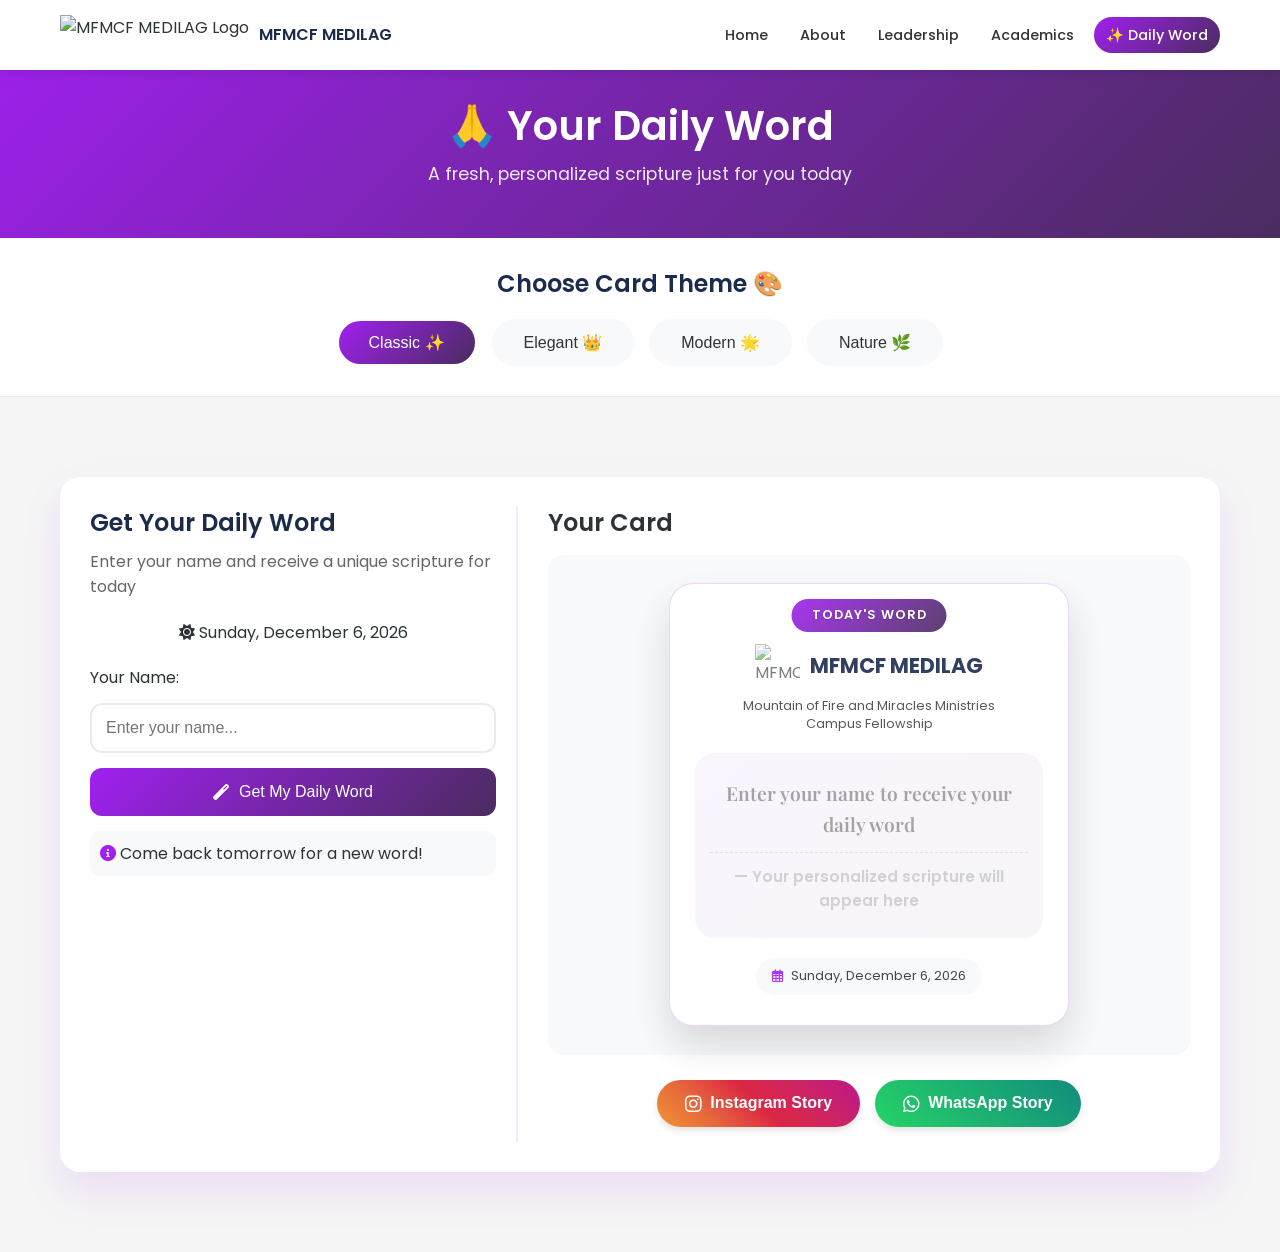
==== scriptural-cards.html @ 8e1d49b2 "Update scriptural-cards.html" ====
<!DOCTYPE html>
<html lang="en">
<head>
    <meta charset="UTF-8">
    <meta name="viewport" content="width=device-width, initial-scale=1.0, maximum-scale=1.0, user-scalable=yes">
    <title>Daily Personal Scripture - MFMCF MEDILAG</title>
    <link rel="stylesheet" href="css/style.css">
    <link rel="stylesheet" href="https://cdnjs.cloudflare.com/ajax/libs/font-awesome/6.0.0/css/all.min.css">
    <link href="https://fonts.googleapis.com/css2?family=Poppins:wght@300;400;500;600;700&display=swap" rel="stylesheet">
    <link href="https://fonts.googleapis.com/css2?family=Playfair+Display:wght@400;700;900&display=swap" rel="stylesheet">
    <link href="https://fonts.googleapis.com/css2?family=Montserrat:wght@300;400;600;700&display=swap" rel="stylesheet">
    <link href="https://fonts.googleapis.com/css2?family=Cormorant+Garamond:wght@400;600;700&display=swap" rel="stylesheet">
    <script src="https://cdnjs.cloudflare.com/ajax/libs/html2canvas/1.4.1/html2canvas.min.js"></script>
    <style>
        * { margin: 0; padding: 0; box-sizing: border-box; }

        body { font-family: 'Poppins', sans-serif; background: #f5f5f5; }

        .container { max-width: 1200px; margin: 0 auto; padding: 0 20px; }

        /* Navigation */
        .navbar {
            background: white;
            box-shadow: 0 2px 10px rgba(0,0,0,0.1);
            position: fixed;
            width: 100%;
            top: 0;
            z-index: 1000;
        }
        .navbar .container {
            display: flex;
            justify-content: space-between;
            align-items: center;
            height: 70px;
        }
        .logo { display: flex; align-items: center; gap: 10px; }
        .logo img { height: 40px; width: auto; display: block; }
        .logo span { font-size: 1rem; font-weight: 600; color: #1a2b4c; }
        .nav-menu { display: flex; list-style: none; gap: 0.5rem; }
        .nav-menu li a {
            color: #333;
            text-decoration: none;
            font-weight: 500;
            padding: 8px 12px;
            border-radius: 20px;
            transition: all 0.3s ease;
            font-size: 0.9rem;
        }
        .nav-menu li a:hover, .nav-menu li a.active {
            background: linear-gradient(135deg, #A020F0, #4a2c5f);
            color: white;
        }
        .hamburger { display: none; flex-direction: column; cursor: pointer; }
        .hamburger span { width: 25px; height: 3px; background: #1a2b4c; margin: 2px 0; transition: 0.3s; }

        @media (max-width: 768px) {
            .hamburger { display: flex; }
            .nav-menu {
                position: fixed;
                left: -100%;
                top: 70px;
                flex-direction: column;
                background: white;
                width: 100%;
                height: calc(100vh - 70px);
                text-align: center;
                padding: 30px 20px;
                transition: 0.3s;
                gap: 15px;
                overflow-y: auto;
            }
            .nav-menu.active { left: 0; }
            .nav-menu li a { display: block; padding: 15px; }
        }

        /* Hero */
        .cards-hero {
            background: linear-gradient(135deg, #A020F0, #4a2c5f);
            padding: 100px 0 50px;
            text-align: center;
            color: white;
        }
        .cards-hero h1 { font-size: 2.5rem; margin-bottom: 0.5rem; }
        .cards-hero p { font-size: 1.1rem; opacity: 0.9; }

        /* Theme Selector */
        .theme-selector {
            background: white;
            padding: 30px 0;
            border-bottom: 1px solid rgba(160, 32, 240, 0.1);
        }
        .theme-selector h3 { color: #1a2b4c; margin-bottom: 20px; text-align: center; font-size: 1.5rem; }
        .theme-buttons { display: flex; justify-content: center; gap: 15px; flex-wrap: wrap; }
        .theme-btn {
            padding: 12px 30px;
            border: 2px solid transparent;
            border-radius: 50px;
            cursor: pointer;
            font-size: 1rem;
            font-weight: 500;
            transition: all 0.3s ease;
            background: #f8f9fa;
            color: #333;
        }
        .theme-btn:hover { transform: translateY(-2px); box-shadow: 0 5px 15px rgba(160, 32, 240, 0.2); }
        .theme-btn.active { color: white; border-color: #fff; }
        .theme-btn.classic.active { background: linear-gradient(135deg, #A020F0, #4a2c5f); }
        .theme-btn.elegant.active { background: linear-gradient(135deg, #daa520, #b8860b); }
        .theme-btn.modern.active { background: linear-gradient(135deg, #2c3e50, #3498db); }
        .theme-btn.nature.active { background: linear-gradient(135deg, #2e7d32, #81c784); }

        /* Generator */
        .generator-container {
            display: grid;
            grid-template-columns: 1fr 1.5fr;
            gap: 30px;
            background: white;
            border-radius: 20px;
            padding: 30px;
            box-shadow: 0 20px 40px rgba(160, 32, 240, 0.1);
            margin: 40px 0;
        }
        .input-section {
            padding-right: 20px;
            border-right: 2px solid rgba(160, 32, 240, 0.1);
        }
        .input-section h2 { color: #1a2b4c; margin-bottom: 10px; }
        .input-section p { color: #666; margin-bottom: 20px; }
        .input-group input {
            width: 100%;
            padding: 14px;
            border: 2px solid #e9ecef;
            border-radius: 12px;
            margin: 12px 0 15px;
            font-size: 1rem;
        }
        .btn-generate {
            width: 100%;
            padding: 15px;
            background: linear-gradient(135deg, #A020F0, #4a2c5f);
            color: white;
            border: none;
            border-radius: 12px;
            cursor: pointer;
            display: flex;
            align-items: center;
            justify-content: center;
            gap: 10px;
            font-size: 1rem;
            transition: all 0.3s ease;
        }
        .btn-generate:hover { transform: translateY(-2px); box-shadow: 0 10px 20px rgba(160, 32, 240, 0.3); }

        /* Card Preview */
        .card-preview-container {
            background: #f8f9fa;
            padding: 20px;
            border-radius: 15px;
            min-height: 500px;
            display: flex;
            align-items: center;
            justify-content: center;
        }

        /* ===== CARD THEMES ===== */
        .scripture-card-personal {
            background: white;
            border-radius: 24px;
            padding: 40px 25px 30px;
            box-shadow: 0 20px 40px rgba(0,0,0,0.15);
            font-family: 'Poppins', sans-serif;
            position: relative;
            width: 100%;
            max-width: 400px;
            margin: 0 auto;
            transition: all 0.3s ease;
        }

        /* THEME 1: CLASSIC */
        .theme-classic { background: white; border: 1px solid rgba(160, 32, 240, 0.2); }
        .theme-classic .daily-badge { background: linear-gradient(135deg, #A020F0, #4a2c5f); color: white; text-shadow: 0 1px 2px rgba(0,0,0,0.2); }
        .theme-classic .fellowship-name { color: #1a2b4c; }
        .theme-classic .message-box { background: linear-gradient(135deg, rgba(160, 32, 240, 0.05), rgba(74, 44, 95, 0.05)); }

        /* THEME 2: ELEGANT */
        .theme-elegant { background: linear-gradient(135deg, #fff9e6, #fff); border: 2px solid #daa520; position: relative; }
        .theme-elegant::before {
            content: '';
            position: absolute;
            top: 10px; left: 10px; right: 10px; bottom: 10px;
            border: 1px solid #daa520;
            border-radius: 16px;
            pointer-events: none;
        }
        .theme-elegant .daily-badge { background: linear-gradient(135deg, #daa520, #b8860b); color: white; font-family: 'Cormorant Garamond', serif; font-size: 1rem; letter-spacing: 2px; }
        .theme-elegant .fellowship-name { font-family: 'Cormorant Garamond', serif; font-size: 1.6rem; color: #b8860b; }
        .theme-elegant .message-box { background: rgba(218, 165, 32, 0.05); border: 1px solid rgba(218, 165, 32, 0.2); }
        .theme-elegant .scripture-text { font-family: 'Cormorant Garamond', serif; font-style: italic; }

        /* THEME 3: MODERN */
        .theme-modern { background: linear-gradient(135deg, #2c3e50, #3498db); border: none; color: white; }
        .theme-modern .daily-badge { background: rgba(255,255,255,0.2); backdrop-filter: blur(5px); color: white; border: 1px solid rgba(255,255,255,0.3); }
        .theme-modern .fellowship-name { color: white; font-weight: 300; letter-spacing: 2px; }
        .theme-modern .subtitle { color: rgba(255,255,255,0.9); }
        .theme-modern .message-box { background: rgba(255,255,255,0.1); backdrop-filter: blur(5px); border: 1px solid rgba(255,255,255,0.2); }
        .theme-modern .scripture-text { color: white; font-weight: 300; }
        .theme-modern .scripture-verse { color: rgba(255,255,255,0.8); border-top-color: rgba(255,255,255,0.3); }
        .theme-modern .date-stamp { background: rgba(255,255,255,0.2); color: white; }
        .theme-modern .date-stamp i { color: white; }

        /* THEME 4: NATURE */
        .theme-nature { background: linear-gradient(135deg, #2e7d32, #81c784); border: none; position: relative; overflow: hidden; color: white; }
        .theme-nature::before {
            content: '🌿🌱🍃';
            position: absolute;
            top: 0; left: 0; right: 0; bottom: 0;
            font-size: 40px;
            opacity: 0.1;
            display: flex;
            align-items: center;
            justify-content: center;
            transform: rotate(-10deg);
            pointer-events: none;
        }
        .theme-nature .daily-badge { background: rgba(255,255,255,0.2); backdrop-filter: blur(5px); color: white; border: 1px solid rgba(255,255,255,0.3); }
        .theme-nature .fellowship-name { color: white; }
        .theme-nature .subtitle { color: rgba(255,255,255,0.9); }
        .theme-nature .message-box { background: rgba(255,255,255,0.15); backdrop-filter: blur(5px); }
        .theme-nature .scripture-text { color: white; }
        .theme-nature .scripture-verse { color: rgba(255,255,255,0.9); border-top-color: rgba(255,255,255,0.3); }
        .theme-nature .date-stamp { background: rgba(255,255,255,0.2); color: white; }
        .theme-nature .date-stamp i { color: white; }

        /* Common Card Elements */
        .daily-badge {
            position: absolute;
            top: 15px;
            left: 50%;
            transform: translateX(-50%);
            padding: 6px 20px;
            border-radius: 30px;
            font-size: 0.8rem;
            font-weight: 600;
            letter-spacing: 1px;
            white-space: nowrap;
            z-index: 10;
            color: white;
        }
        .card-header { text-align: center; margin-top: 20px; margin-bottom: 20px; }
        .logo-title { display: flex; align-items: center; justify-content: center; gap: 10px; margin-bottom: 8px; flex-wrap: wrap; }
        .card-logo { width: 45px; height: 45px; object-fit: contain; display: block; }
        .fellowship-name { font-size: 1.3rem; font-weight: 700; margin: 0; line-height: 1.2; }
        .subtitle { font-size: 0.8rem; line-height: 1.4; opacity: 0.9; padding: 0 10px; }
        .message-box { border-radius: 20px; padding: 25px 15px; margin: 20px 0; text-align: center; }
        .scripture-text {
            font-size: 1.2rem;
            line-height: 1.6;
            font-weight: 600;
            margin-bottom: 12px;
            font-family: 'Playfair Display', serif;
            word-break: break-word;
        }
        .scripture-verse { font-size: 0.95rem; font-weight: 600; border-top: 1px dashed rgba(0,0,0,0.1); padding-top: 12px; margin-top: 5px; }
        .date-stamp {
            display: flex;
            align-items: center;
            justify-content: center;
            gap: 8px;
            font-size: 0.8rem;
            background: #f8f9fa;
            padding: 8px 16px;
            border-radius: 40px;
            width: fit-content;
            margin: 0 auto;
        }
        .date-stamp i { color: #A020F0; }

        /* Buttons */
        .download-options { display: flex; gap: 15px; margin-top: 25px; justify-content: center; flex-wrap: wrap; }
        .btn-download, .btn-share {
            padding: 14px 28px;
            border: none;
            border-radius: 50px;
            cursor: pointer;
            display: inline-flex;
            align-items: center;
            justify-content: center;
            gap: 10px;
            font-size: 1rem;
            font-weight: 600;
            transition: all 0.3s ease;
            flex: 0 1 auto;
            min-width: 160px;
            box-shadow: 0 4px 6px rgba(0,0,0,0.1);
        }
        .btn-download { background: linear-gradient(135deg, #A020F0, #4a2c5f); color: white; }
        .btn-download:hover { transform: translateY(-3px); box-shadow: 0 8px 15px rgba(160, 32, 240, 0.3); }
        .btn-share { background: white; color: #4a2c5f; border: 2px solid #4a2c5f; }
        .btn-share:hover { background: #4a2c5f; color: white; transform: translateY(-3px); box-shadow: 0 8px 15px rgba(74, 44, 95, 0.2); }

        .story-options { display: flex; gap: 15px; margin: 25px 0 15px; justify-content: center; flex-wrap: wrap; }
        .btn-story {
            padding: 14px 28px;
            border: none;
            border-radius: 50px;
            cursor: pointer;
            display: inline-flex;
            align-items: center;
            justify-content: center;
            gap: 8px;
            font-size: 1rem;
            font-weight: 600;
            transition: all 0.3s ease;
            min-width: 180px;
            color: white;
            box-shadow: 0 4px 6px rgba(0,0,0,0.1);
        }
        .btn-story i { font-size: 1.2rem; }
        .btn-story.instagram { background: linear-gradient(45deg, #f09433, #e6683c, #dc2743, #cc2366, #bc1888); }
        .btn-story.instagram:hover { transform: translateY(-3px); box-shadow: 0 8px 15px rgba(225, 48, 108, 0.4); }
        .btn-story.whatsapp { background: linear-gradient(45deg, #25D366, #128C7E); }
        .btn-story.whatsapp:hover { transform: translateY(-3px); box-shadow: 0 8px 15px rgba(37, 211, 102, 0.4); }

        /* Popup */
        .popup-overlay {
            position: fixed;
            top: 0; left: 0; right: 0; bottom: 0;
            background: rgba(0,0,0,0.5);
            display: none;
            align-items: center;
            justify-content: center;
            z-index: 2000;
            backdrop-filter: blur(5px);
        }
        .popup-container {
            background: white;
            border-radius: 24px;
            padding: 30px;
            max-width: 350px;
            width: 90%;
            text-align: center;
            animation: popIn 0.3s ease;
        }
        @keyframes popIn {
            0% { transform: scale(0.9); opacity: 0; }
            100% { transform: scale(1); opacity: 1; }
        }
        .popup-icon {
            width: 70px; height: 70px;
            background: linear-gradient(135deg, #A020F0, #4a2c5f);
            border-radius: 50%;
            display: flex;
            align-items: center;
            justify-content: center;
            margin: 0 auto 20px;
        }
        .popup-icon i { font-size: 2rem; color: white; }
        .popup-close {
            background: linear-gradient(135deg, #A020F0, #4a2c5f);
            color: white;
            border: none;
            padding: 12px 35px;
            border-radius: 50px;
            font-size: 1rem;
            cursor: pointer;
            margin-top: 15px;
        }

        /* Responsive */
        @media (max-width: 992px) {
            .generator-container { grid-template-columns: 1fr; }
            .input-section { border-right: none; border-bottom: 2px solid rgba(160, 32, 240, 0.1); padding-right: 0; padding-bottom: 20px; }
        }
        @media (max-width: 768px) {
            .cards-hero h1 { font-size: 2rem; }
            .theme-btn { padding: 8px 20px; font-size: 0.9rem; }
        }
        @media (max-width: 480px) {
            .scripture-card-personal { max-width: 320px; padding: 35px 20px 25px; }
            .card-logo { width: 40px; height: 40px; }
            .fellowship-name { font-size: 1.1rem; }
            .scripture-text { font-size: 1.1rem; }
            .story-options, .download-options { flex-direction: column; gap: 10px; }
            .btn-story, .btn-download, .btn-share { width: 100%; min-width: auto; }
        }
        @media (max-width: 360px) {
            .scripture-card-personal { max-width: 280px; padding: 30px 15px 20px; }
            .scripture-text { font-size: 1rem; }
        }
    </style>
</head>
<body>

    <!-- Popup -->
    <div class="popup-overlay" id="comingSoonPopup">
        <div class="popup-container">
            <div class="popup-icon"><i class="fas fa-hourglass-half"></i></div>
            <h3>Coming Soon!</h3>
            <p>We're working hard to bring you this feature. Stay tuned!</p>
            <button class="popup-close" onclick="closePopup()">Got It</button>
        </div>
    </div>

    <!-- Navigation -->
    <nav class="navbar">
        <div class="container">
            <div class="logo">
                <img src="./20241125_233804.png" alt="MFMCF MEDILAG Logo">
                <span>MFMCF MEDILAG</span>
            </div>
            <ul class="nav-menu">
                <li><a href="#" onclick="showComingSoon(event)">Home</a></li>
                <li><a href="#" onclick="showComingSoon(event)">About</a></li>
                <li><a href="#" onclick="showComingSoon(event)">Leadership</a></li>
                <li><a href="#" onclick="showComingSoon(event)">Academics</a></li>
                <li><a href="scriptural-cards.html" class="active">✨ Daily Word</a></li>
            </ul>
            <div class="hamburger"><span></span><span></span><span></span></div>
        </div>
    </nav>

    <!-- Hero -->
    <section class="cards-hero">
        <div class="container">
            <h1>🙏 Your Daily Word</h1>
            <p>A fresh, personalized scripture just for you today</p>
        </div>
    </section>

    <!-- Theme Selector -->
    <section class="theme-selector">
        <div class="container">
            <h3>Choose Card Theme 🎨</h3>
            <div class="theme-buttons">
                <button class="theme-btn classic active" onclick="setTheme('classic')">Classic ✨</button>
                <button class="theme-btn elegant" onclick="setTheme('elegant')">Elegant 👑</button>
                <button class="theme-btn modern" onclick="setTheme('modern')">Modern 🌟</button>
                <button class="theme-btn nature" onclick="setTheme('nature')">Nature 🌿</button>
            </div>
        </div>
    </section>

    <!-- Generator -->
    <section style="padding: 40px 0;">
        <div class="container">
            <div class="generator-container">
                <!-- Input -->
                <div class="input-section">
                    <h2>Get Your Daily Word</h2>
                    <p>Enter your name and receive a unique scripture for today</p>
                    <div class="daily-message" style="text-align:center; margin-bottom:20px;">
                        <i class="fas fa-sun"></i> <span id="todayDate"></span>
                    </div>
                    <div class="input-group">
                        <label>Your Name:</label>
                        <input type="text" id="userName" placeholder="Enter your name...">
                        <button id="generateCardBtn" class="btn-generate">
                            <i class="fas fa-wand-magic"></i> Get My Daily Word
                        </button>
                    </div>
                    <div class="info-box" style="background:#f8f9fa; padding:10px; border-radius:10px; margin-top:15px;">
                        <i class="fas fa-info-circle" style="color:#A020F0;"></i>
                        Come back tomorrow for a new word!
                    </div>
                </div>

                <!-- Card Preview -->
                <div>
                    <h2>Your Card</h2>
                    <div class="card-preview-container">
                        <div id="generatedCard" class="generated-card"></div>
                    </div>

                    <!-- Story Buttons -->
                    <div class="story-options">
                        <button id="storyInstagramBtn" class="btn-story instagram">
                            <i class="fab fa-instagram"></i> Instagram Story
                        </button>
                        <button id="storyWhatsAppBtn" class="btn-story whatsapp">
                            <i class="fab fa-whatsapp"></i> WhatsApp Story
                        </button>
                    </div>

                    <!-- Download Options -->
                    <div class="download-options" id="downloadOptions" style="display: none;">
                        <button id="downloadCardBtn" class="btn-download"><i class="fas fa-download"></i> Save Image</button>
                        <button id="shareCardBtn" class="btn-share"><i class="fas fa-share-alt"></i> Share</button>
                    </div>
                </div>
            </div>
        </div>
    </section>

    <script>
        // =============================================
        // SCRIPTURE BANK
        // =============================================
        const scriptureBank = [
            // Help & Strength
            { text: "you are helped by God", verse: "Psalm 121:2" },
            { text: "the Lord is your helper", verse: "Hebrews 13:6" },
            { text: "God is your refuge and strength", verse: "Psalm 46:1" },
            { text: "you can do all things through Christ", verse: "Philippians 4:13" },
            { text: "the Lord gives you wisdom", verse: "Proverbs 2:6" },
            { text: "you are fearfully and wonderfully made", verse: "Psalm 139:14" },
            { text: "the Lord is with you wherever you go", verse: "Joshua 1:9" },
            { text: "My grace is sufficient for you", verse: "2 Corinthians 12:9" },
            { text: "you will mount up with wings like eagles", verse: "Isaiah 40:31" },
            { text: "the Lord will fight for you", verse: "Exodus 14:14" },

            // God Goes Before You
            { text: "God goes before you into every exam and every challenge", verse: "Deuteronomy 31:8" },
            { text: "the Lord prepares a table for you even before your examiners", verse: "Psalm 23:5" },
            { text: "God makes every crooked academic path straight for you", verse: "Isaiah 45:2" },
            { text: "the Lord clears the way and nothing shall block your success", verse: "Isaiah 40:4" },
            { text: "God has already gone ahead and secured your result", verse: "John 14:2" },
            { text: "before you sat this exam, God had already ordained your victory", verse: "Jeremiah 1:5" },
            { text: "the Lord's presence goes with you and gives you rest", verse: "Exodus 33:14" },
            { text: "God fights for you in every paper you sit", verse: "Exodus 14:14" },
            { text: "the Lord has cleared every obstacle on your academic path", verse: "Isaiah 57:14" },
            { text: "God's angels encamp around you even in the exam hall", verse: "Psalm 34:7" },

            // Supernatural Intelligence
            { text: "God deposits supernatural understanding in your spirit", verse: "Daniel 2:23" },
            { text: "you receive wisdom directly from the throne of God", verse: "James 1:5" },
            { text: "God makes you ten times wiser than those around you", verse: "Daniel 1:20" },
            { text: "the Spirit of God gives you insight no textbook can teach", verse: "1 Corinthians 2:10" },
            { text: "God causes knowledge to flow through your mind like a river", verse: "John 7:38" },
            { text: "your understanding is supernaturally sharpened by God", verse: "Proverbs 2:6" },
            { text: "God gives you answers that surprise even yourself", verse: "Ephesians 3:20" },
            { text: "the Spirit of revelation rests upon your mind as you write", verse: "Ephesians 1:17" },
            { text: "God opens hidden chambers of knowledge within your mind", verse: "Proverbs 24:4" },
            { text: "you carry an anointing for academic excellence", verse: "1 John 2:27" },

            // The Night Before the Exam
            { text: "God grants His beloved sweet sleep before the battle", verse: "Psalm 127:2" },
            { text: "you lay down tonight without fear, for God keeps you", verse: "Psalm 4:8" },
            { text: "as you sleep, God ministers peace to your weary mind", verse: "Psalm 94:19" },
            { text: "God speaks to you in the night and prepares you for tomorrow", verse: "Job 33:15" },
            { text: "your sleep tonight is part of God's strategy for your success", verse: "Proverbs 3:24" },
            { text: "God restores your strength through rest for the day ahead", verse: "Isaiah 40:31" },
            { text: "cast tomorrow's paper on God tonight and sleep in His peace", verse: "1 Peter 5:7" },
            { text: "the Lord watches over you through the night before your exam", verse: "Psalm 121:4" },
            { text: "God's peace replaces every nervous thought tonight", verse: "Philippians 4:7" },
            { text: "you wake tomorrow refreshed, sharp, and ready, by God's grace", verse: "Lamentations 3:23" },

            // The Morning of the Exam
            { text: "this is the day the Lord has made for your breakthrough", verse: "Psalm 118:24" },
            { text: "God's mercies are new this morning and cover this exam", verse: "Lamentations 3:23" },
            { text: "rise with confidence, for the Lord has already gone before you", verse: "Deuteronomy 31:8" },
            { text: "joy comes this morning as God turns your anxiety to praise", verse: "Psalm 30:5" },
            { text: "your steps today are ordered by the Lord from morning to evening", verse: "Psalm 37:23" },
            { text: "the Lord anoints your mind afresh on the morning of your exam", verse: "Psalm 23:5" },
            { text: "God's strength is made perfect in you right now, this morning", verse: "2 Corinthians 12:9" },
            { text: "you eat at God's table of peace before you face this paper", verse: "Psalm 23:5" },
            { text: "the same God who woke you up will carry you through this day", verse: "Psalm 3:5" },
            { text: "God crowns this morning with His goodness and favour", verse: "Psalm 65:11" },

            // When You Feel Unprepared
            { text: "God's strength is made perfect in your weakness and gaps", verse: "2 Corinthians 12:9" },
            { text: "where your preparation ends, God's sufficiency begins", verse: "2 Corinthians 3:5" },
            { text: "God fills every gap in your knowledge with His grace", verse: "Psalm 23:1" },
            { text: "you are not disqualified, for God redeems what you lack", verse: "Joel 2:25" },
            { text: "God makes even your little preparation more than enough", verse: "John 6:11" },
            { text: "the same God who multiplied loaves multiplies your knowledge", verse: "Matthew 14:19" },
            { text: "do not despise your small preparation, God will enlarge it", verse: "Zechariah 4:10" },
            { text: "God covers your vulnerabilities with His unlimited wisdom", verse: "Proverbs 2:7" },
            { text: "you are not defined by how much you studied but by who God is", verse: "Philippians 4:13" },
            { text: "God steps in where you could not and makes up the difference", verse: "Psalm 18:32" },

            // Focus & Concentration
            { text: "God anchors your thoughts and keeps your mind from wandering", verse: "Isaiah 26:3" },
            { text: "you fix your eyes on the paper and the Spirit guides your pen", verse: "Hebrews 12:2" },
            { text: "every distraction is silenced by the peace of God in your mind", verse: "Philippians 4:7" },
            { text: "God sharpens your concentration like iron sharpening iron", verse: "Proverbs 27:17" },
            { text: "your mind is stayed on God and therefore kept in perfect peace", verse: "Isaiah 26:3" },
            { text: "God gives you single-minded focus for every question before you", verse: "James 1:8" },
            { text: "no noise, no fear, no distraction can steal your focus today", verse: "2 Timothy 1:7" },
            { text: "the Lord quiets every anxious voice so you can think clearly", verse: "Zephaniah 3:17" },
            { text: "God keeps your eyes on what matters and your mind sharp", verse: "Proverbs 4:25" },
            { text: "you set your mind on things above and God sets your mind at ease", verse: "Colossians 3:2" },

            // Waiting for Results
            { text: "wait on the Lord concerning your result and be of good courage", verse: "Psalm 27:14" },
            { text: "God is working behind the scenes on your behalf right now", verse: "Romans 8:28" },
            { text: "your result is in the hands of the One who makes no mistakes", verse: "Psalm 31:15" },
            { text: "God causes your result to be a testimony of His faithfulness", verse: "Psalm 40:3" },
            { text: "no marker, no examiner, no system can override God's plan for you", verse: "Proverbs 21:1" },
            { text: "God turns the hearts of examiners in your favour", verse: "Proverbs 21:1" },
            { text: "you trust God in the waiting, for He is never late", verse: "Habakkuk 2:3" },
            { text: "your expected end is good, and God ensures it", verse: "Jeremiah 29:11" },
            { text: "God surprises you with a result better than you imagined", verse: "Ephesians 3:20" },
            { text: "this result will declare the goodness of God in your life", verse: "Psalm 27:13" },

            // Gratitude & Worship
            { text: "give God thanks before the result, during the wait, and after", verse: "1 Thessalonians 5:18" },
            { text: "your praise in the middle of exam season is your greatest weapon", verse: "2 Chronicles 20:22" },
            { text: "as you worship, God inhabits your praises and your papers", verse: "Psalm 22:3" },
            { text: "thanksgiving unlocks the favour of God over your academics", verse: "Psalm 100:4" },
            { text: "praise God before you see the result, for faith honours Him", verse: "Hebrews 11:6" },
            { text: "your gratitude today makes room for God's miracle tomorrow", verse: "Psalm 50:23" },
            { text: "sing to the Lord even in exam season, for He is still good", verse: "Psalm 9:2" },
            { text: "a grateful student is a student whose heart God opens wider", verse: "Colossians 3:15" },
            { text: "thank God for the knowledge He has already placed inside you", verse: "1 Corinthians 1:4" },
            { text: "your worship is the atmosphere in which your breakthrough is born", verse: "Acts 16:25" },

            // Trusting God's Plan for Your Career
            { text: "God's plan for your career is greater than any grade", verse: "Jeremiah 29:11" },
            { text: "your qualification and your calling are both in God's hands", verse: "Romans 11:29" },
            { text: "God planted you in this course for a purpose beyond marks", verse: "Esther 4:14" },
            { text: "the skills God builds in you outlast every exam result", verse: "Proverbs 22:29" },
            { text: "God is not just building your certificate but your character", verse: "Romans 5:4" },
            { text: "your future employer has already been prepared by God for you", verse: "Psalm 23:5" },
            { text: "God makes you stand out in your field for His glory", verse: "Daniel 6:3" },
            { text: "the Lord of hosts is the author of your professional destiny", verse: "Isaiah 46:10" },
            { text: "what God has purposed for your career no exam can cancel", verse: "Isaiah 46:11" },
            { text: "God will make your name great in your field, for His glory", verse: "Genesis 12:2" },

            // Fellowship & Study Groups
            { text: "where two or three study in God's name, He is among them", verse: "Matthew 18:20" },
            { text: "iron sharpens iron, so let godly friends sharpen your mind", verse: "Proverbs 27:17" },
            { text: "bear one another's academic burdens and fulfil God's law", verse: "Galatians 6:2" },
            { text: "do not forsake the gathering of believers in exam season", verse: "Hebrews 10:25" },
            { text: "God places the right study partners in your path on purpose", verse: "Ecclesiastes 4:9" },
            { text: "two are better than one, for they have a good reward", verse: "Ecclesiastes 4:9" },
            { text: "pray for one another in your fellowship and see God move", verse: "James 5:16" },
            { text: "your campus fellowship is a furnace of favour for your academics", verse: "Malachi 3:10" },

            // Prayers Over Your Pen & Paper
            { text: "God anoints your pen to write with precision and clarity", verse: "Psalm 45:1" },
            { text: "your hands are guided by the Spirit as you write your answers", verse: "Exodus 31:3" },
            { text: "the words you write are backed by the wisdom of heaven", verse: "Luke 21:15" },
            { text: "God gives you words and wisdom no examiner can fault", verse: "Luke 21:15" },
            { text: "your answer script carries the mark of divine excellence", verse: "Daniel 5:12" },
            { text: "God orders every word you write for maximum impact", verse: "Proverbs 25:11" },
            { text: "the same Spirit that raised Christ from the dead quickens your answers", verse: "Romans 8:11" },
            { text: "God causes your paper to find favour before the one who marks it", verse: "Esther 2:17" },
            { text: "your writing flows with clarity because God directs your thoughts", verse: "Psalm 45:1" },
            { text: "every answer you give is seasoned with God's grace", verse: "Colossians 4:6" },

            // Finishing Strong
            { text: "you finish strong because God who began this will complete it", verse: "Philippians 1:6" },
            { text: "the end of your academic journey shall be greater than its beginning", verse: "Job 8:7" },
            { text: "God gives you the grace to finish what you started", verse: "2 Corinthians 8:11" },
            { text: "you shall not crash at the final lap, for God renews your strength", verse: "Isaiah 40:31" },
            { text: "press toward the mark, for God pulls you past every finish line", verse: "Philippians 3:14" },
            { text: "you endure to the end and the reward of God awaits you", verse: "Matthew 24:13" },
            { text: "God crowns the end of your exams with His glory", verse: "Proverbs 4:18" },
            { text: "your last paper shall be your greatest testimony", verse: "Psalm 126:3" },
            { text: "God takes you from glory to glory in your academics", verse: "2 Corinthians 3:18" },
            { text: "when this season is over, you shall say God did it all", verse: "Psalm 126:3" },

            // Calm Before & During Exams
            { text: "you are not confused, for God is not the author of confusion", verse: "1 Corinthians 14:33" },
            { text: "the Spirit of God gives you a sound mind", verse: "2 Timothy 1:7" },
            { text: "do not be afraid, for God is with you in that exam hall", verse: "Isaiah 41:10" },
            { text: "God has not given you a spirit of fear before this paper", verse: "2 Timothy 1:7" },
            { text: "you shall not be put to shame, for God is your confidence", verse: "Psalm 25:3" },
            { text: "the peace of God quiets every anxious thought in your mind", verse: "Philippians 4:7" },
            { text: "you are still and you know that He is God", verse: "Psalm 46:10" },
            { text: "God stills the storm in your mind to a whisper", verse: "Psalm 107:29" },
            { text: "your heart is fixed and trusting in the Lord", verse: "Psalm 112:7" },
            { text: "this exam cannot shake you, for you stand on solid ground", verse: "Matthew 7:25" },

            // Recall & Retention
            { text: "the Holy Spirit brings all things to your remembrance", verse: "John 14:26" },
            { text: "God restores what you have learned and need to recall", verse: "Joel 2:25" },
            { text: "your memory is sharp, for God renews your mind", verse: "Romans 12:2" },
            { text: "what you have studied is sealed in your heart by the Spirit", verse: "John 6:27" },
            { text: "God causes your mind to retain knowledge at the right time", verse: "Proverbs 2:1" },
            { text: "nothing you have laboured to learn will be lost", verse: "1 Corinthians 15:58" },
            { text: "God gives you recall as you sit before your paper", verse: "Psalm 32:8" },
            { text: "your diligence in study is rewarded with clarity in the exam", verse: "Proverbs 21:5" },

            // Wisdom in the Exam Hall
            { text: "God gives you wisdom to answer wisely when it matters most", verse: "James 1:5" },
            { text: "the Spirit of wisdom and understanding rests upon you", verse: "Isaiah 11:2" },
            { text: "God teaches your hands to write and your mind to think", verse: "Psalm 144:1" },
            { text: "as you open your paper, God opens the eyes of your understanding", verse: "Ephesians 1:18" },
            { text: "you have insight beyond your years, as Daniel had", verse: "Daniel 1:20" },
            { text: "God makes even difficult questions plain before you", verse: "Isaiah 45:2" },
            { text: "the Spirit of God guides you into all truth during this exam", verse: "John 16:13" },
            { text: "God gives you thoughts and ideas that exceed your preparation", verse: "Ephesians 3:20" },

            // Hard Work & Preparation
            { text: "your labour in study is not in vain in the Lord", verse: "1 Corinthians 15:58" },
            { text: "commit your revision to the Lord and your plans will stand", verse: "Proverbs 16:3" },
            { text: "the diligent student shall stand before greatness", verse: "Proverbs 22:29" },
            { text: "God honours the work of your hands in the late-night hours", verse: "Deuteronomy 28:12" },
            { text: "what you sow in study, you shall reap in results", verse: "Galatians 6:7" },
            { text: "study as unto the Lord and He will crown your effort", verse: "Colossians 3:23" },
            { text: "God rewards every sacrifice you made to prepare for this", verse: "Hebrews 6:10" },
            { text: "the seed of diligence you planted will bear fruit", verse: "John 12:24" },

            // Overcoming Fear & Doubt
            { text: "fear of failure has no hold on you, for God is your confidence", verse: "Proverbs 3:26" },
            { text: "you are not overwhelmed, for God upholds you with His hand", verse: "Isaiah 41:10" },
            { text: "the enemy cannot steal your focus or your peace", verse: "John 10:10" },
            { text: "you cast down every thought of failure and inadequacy", verse: "2 Corinthians 10:5" },
            { text: "God has not brought you this far to abandon you", verse: "Philippians 1:6" },
            { text: "you silence every voice of doubt with the word of God", verse: "Romans 10:17" },
            { text: "you are not behind, for God redeems your time", verse: "Ephesians 5:16" },
            { text: "this exam is not too hard, for nothing is too hard for your God", verse: "Jeremiah 32:27" },

            // Identity & Confidence
            { text: "you are equipped for every good academic work", verse: "2 Timothy 3:17" },
            { text: "God created your mind with precision and purpose", verse: "Psalm 139:14" },
            { text: "you carry the wisdom of God into that examination hall", verse: "1 Corinthians 1:30" },
            { text: "you are a student crowned with God's favour", verse: "Psalm 5:12" },
            { text: "your future is not determined by one paper but by God's plan", verse: "Jeremiah 29:11" },
            { text: "God makes you excel and not merely pass", verse: "Daniel 6:3" },
            { text: "you shine like a star among your peers, for God's light is in you", verse: "Philippians 2:15" },

            // After the Exam
            { text: "after you have done all you can, trust God with the rest", verse: "Ephesians 6:13" },
            { text: "cast the result of this exam upon God and He will sustain you", verse: "Psalm 55:22" },
            { text: "God turns your efforts into distinction", verse: "Psalm 75:6-7" },
            { text: "your result is in God's hands, and His hands are good", verse: "Psalm 31:15" },
            { text: "God causes all things, even this exam, to work for your good", verse: "Romans 8:28" },
            { text: "you leave that hall with peace, for the matter is settled with God", verse: "Isaiah 26:3" },

            // Daily Devotion as a Student
            { text: "seek God early and find Him as your strength for the day", verse: "Psalm 63:1" },
            { text: "begin every study session with God and end it in His peace", verse: "Psalm 16:8" },
            { text: "God is your portion and your prize above every certificate", verse: "Psalm 73:26" },
            { text: "no degree satisfies like knowing Christ your Lord", verse: "Philippians 3:8" },
            { text: "let God's word be the foundation beneath all your knowledge", verse: "Matthew 7:24" },
            { text: "you succeed in school and in spirit, for God blesses both", verse: "3 John 1:2" },
            { text: "you are a living testimony of what God can do with a willing student", verse: "1 Timothy 4:15" },

            // Wisdom & Understanding
            { text: "if you lack wisdom, ask God who gives generously", verse: "James 1:5" },
            { text: "the fear of the Lord is the beginning of wisdom", verse: "Proverbs 9:10" },
            { text: "God gives you an understanding heart", verse: "1 Kings 3:12" },
            { text: "your mind is renewed by the Spirit of God", verse: "Romans 12:2" },
            { text: "God will instruct you and teach you the way to go", verse: "Psalm 32:8" },
            { text: "the Lord makes your paths straight", verse: "Proverbs 3:6" },
            { text: "you have the mind of Christ", verse: "1 Corinthians 2:16" },
            { text: "God opens your understanding of the Scriptures", verse: "Luke 24:45" },
            { text: "great is your peace because you are taught of the Lord", verse: "Isaiah 54:13" },
            { text: "the Holy Spirit teaches you all things", verse: "John 14:26" },
            { text: "God reveals deep and hidden things to you", verse: "Daniel 2:22" },
            { text: "lean not on your own understanding", verse: "Proverbs 3:5" },

            // Faith & Trust
            { text: "faith is the substance of things hoped for", verse: "Hebrews 11:1" },
            { text: "without faith it is impossible to please God", verse: "Hebrews 11:6" },
            { text: "trust in the Lord with all your heart", verse: "Proverbs 3:5" },
            { text: "your faith has made you whole", verse: "Mark 5:34" },
            { text: "the just shall live by faith", verse: "Romans 1:17" },
            { text: "you walk by faith and not by sight", verse: "2 Corinthians 5:7" },
            { text: "God is faithful who has called you", verse: "1 Corinthians 1:9" },
            { text: "nothing shall be impossible to those who believe", verse: "Mark 9:23" },
            { text: "your faith moves mountains", verse: "Matthew 17:20" },
            { text: "hold fast to the confession of your hope", verse: "Hebrews 10:23" },

            // Love for God
            { text: "love the Lord your God with all your heart", verse: "Matthew 22:37" },
            { text: "God so loved the world that He gave His only Son", verse: "John 3:16" },
            { text: "we love Him because He first loved us", verse: "1 John 4:19" },
            { text: "nothing can separate you from the love of God", verse: "Romans 8:38-39" },
            { text: "God's love is poured into your heart by the Holy Spirit", verse: "Romans 5:5" },
            { text: "abide in the love of Christ", verse: "John 15:9" },
            { text: "the love of God surpasses all knowledge", verse: "Ephesians 3:19" },
            { text: "delight yourself in the Lord", verse: "Psalm 37:4" },
            { text: "taste and see that the Lord is good", verse: "Psalm 34:8" },
            { text: "draw near to God and He will draw near to you", verse: "James 4:8" },

            // Academic Success & Diligence
            { text: "whatever you do, do it heartily as unto the Lord", verse: "Colossians 3:23" },
            { text: "the diligent hand makes rich", verse: "Proverbs 10:4" },
            { text: "commit your works to the Lord and your plans will succeed", verse: "Proverbs 16:3" },
            { text: "study to show yourself approved unto God", verse: "2 Timothy 2:15" },
            { text: "Daniel had wisdom and understanding ten times better", verse: "Daniel 1:20" },
            { text: "God gives knowledge and skill to those who seek Him", verse: "Daniel 1:17" },
            { text: "in all your getting, get understanding", verse: "Proverbs 4:7" },
            { text: "apply your heart to instruction", verse: "Proverbs 23:12" },
            { text: "the plans of the diligent lead to abundance", verse: "Proverbs 21:5" },
            { text: "God blesses the work of your hands", verse: "Deuteronomy 28:12" },

            // Peace & Freedom from Anxiety
            { text: "God has not given you a spirit of fear, but of power", verse: "2 Timothy 1:7" },
            { text: "the peace of God guards your heart and mind", verse: "Philippians 4:7" },
            { text: "cast all your anxiety on Him for He cares for you", verse: "1 Peter 5:7" },
            { text: "be anxious for nothing but pray about everything", verse: "Philippians 4:6" },
            { text: "God keeps you in perfect peace when your mind is stayed on Him", verse: "Isaiah 26:3" },
            { text: "do not be troubled, trust in God", verse: "John 14:1" },
            { text: "the Lord will fight for you, you need only be still", verse: "Exodus 14:14" },
            { text: "you have peace that the world cannot give", verse: "John 14:27" },
            { text: "come to Jesus and He will give you rest", verse: "Matthew 11:28" },
            { text: "God is bigger than every exam and every challenge", verse: "1 John 4:4" },

            // Purpose & Identity
            { text: "you are God's workmanship created for good works", verse: "Ephesians 2:10" },
            { text: "God has plans to give you a future and a hope", verse: "Jeremiah 29:11" },
            { text: "you are chosen, royal, and holy", verse: "1 Peter 2:9" },
            { text: "God knew you before you were formed in the womb", verse: "Jeremiah 1:5" },
            { text: "you are the light of the world", verse: "Matthew 5:14" },
            { text: "you are more than a conqueror through Christ", verse: "Romans 8:37" },
            { text: "God's gifts and calling on your life are irrevocable", verse: "Romans 11:29" },
            { text: "you are a new creation in Christ Jesus", verse: "2 Corinthians 5:17" },
            { text: "God completes the good work He began in you", verse: "Philippians 1:6" },
            { text: "you are the head and not the tail", verse: "Deuteronomy 28:13" },

            // Endurance & Perseverance
            { text: "those who wait on the Lord renew their strength", verse: "Isaiah 40:31" },
            { text: "run with endurance the race set before you", verse: "Hebrews 12:1" },
            { text: "do not grow weary in doing good", verse: "Galatians 6:9" },
            { text: "you will reap a harvest if you do not give up", verse: "Galatians 6:9" },
            { text: "God strengthens you with power through His Spirit", verse: "Ephesians 3:16" },
            { text: "be strong and courageous, do not be afraid", verse: "Joshua 1:9" },
            { text: "God gives power to the faint", verse: "Isaiah 40:29" },
            { text: "the testing of your faith produces endurance", verse: "James 1:3" },
            { text: "I press on toward the goal for the prize of God", verse: "Philippians 3:14" },
            { text: "you have overcome because greater is He in you", verse: "1 John 4:4" },

            // Prayer & Seeking God
            { text: "seek first the kingdom of God and all things will be added", verse: "Matthew 6:33" },
            { text: "call to God and He will answer you", verse: "Jeremiah 33:3" },
            { text: "ask and it will be given to you", verse: "Matthew 7:7" },
            { text: "the Lord is near to all who call on Him", verse: "Psalm 145:18" },
            { text: "pray without ceasing", verse: "1 Thessalonians 5:17" },
            { text: "the effective prayer of a righteous person avails much", verse: "James 5:16" },
            { text: "God hears your prayer and your cry", verse: "Psalm 34:17" },
            { text: "before you call, God will answer", verse: "Isaiah 65:24" },
            { text: "in the morning lay your requests before God", verse: "Psalm 5:3" },
            { text: "delight in the Lord and He will give you the desires of your heart", verse: "Psalm 37:4" },

            // God's Word & Guidance
            { text: "God's word is a lamp to your feet and a light to your path", verse: "Psalm 119:105" },
            { text: "God's word does not return to Him void", verse: "Isaiah 55:11" },
            { text: "meditate on God's word day and night", verse: "Joshua 1:8" },
            { text: "the word of God is living and active", verse: "Hebrews 4:12" },
            { text: "hide God's word in your heart", verse: "Psalm 119:11" },
            { text: "your steps are ordered by the Lord", verse: "Psalm 37:23" },
            { text: "God guards the paths of the just", verse: "Proverbs 2:8" },
            { text: "acknowledge God in all your ways and He directs your path", verse: "Proverbs 3:6" },
            { text: "the entrance of God's word gives light", verse: "Psalm 119:130" },
            { text: "God's Word keeps you from stumbling", verse: "Psalm 119:165" },
        ];

        // =============================================
        // STATE
        // =============================================
        let currentTheme = 'classic';

        // =============================================
        // MOBILE MENU
        // =============================================
        const hamburger = document.querySelector('.hamburger');
        const navMenu = document.querySelector('.nav-menu');
        if (hamburger) {
            hamburger.addEventListener('click', () => {
                hamburger.classList.toggle('active');
                navMenu.classList.toggle('active');
            });
        }

        // =============================================
        // POPUP
        // =============================================
        function showComingSoon(event) {
            event.preventDefault();
            document.getElementById('comingSoonPopup').style.display = 'flex';
            navMenu?.classList.remove('active');
            hamburger?.classList.remove('active');
        }
        function closePopup() {
            document.getElementById('comingSoonPopup').style.display = 'none';
        }
        window.onclick = function(event) {
            const popup = document.getElementById('comingSoonPopup');
            if (event.target === popup) popup.style.display = 'none';
        }

        // =============================================
        // DATE & SCRIPTURE LOGIC
        // =============================================
        function getTodayDate() {
            const options = { weekday: 'long', year: 'numeric', month: 'long', day: 'numeric' };
            return new Date().toLocaleDateString('en-US', options);
        }

        function getDailyScripture(name) {
            const today = new Date().toDateString();
            const uniqueKey = name + today;
            let hash = 0;
            for (let i = 0; i < uniqueKey.length; i++) {
                hash = ((hash << 5) - hash) + uniqueKey.charCodeAt(i);
                hash |= 0;
            }
            return scriptureBank[Math.abs(hash) % scriptureBank.length];
        }

        // =============================================
        // THEME
        // =============================================
        function setTheme(theme) {
            currentTheme = theme;
            document.querySelectorAll('.theme-btn').forEach(btn => btn.classList.remove('active'));
            document.querySelector(`.theme-btn.${theme}`).classList.add('active');
            const name = document.getElementById('userName').value.trim();
            if (name) { generateCard(name); } else { showBlankCard(); }
        }

        // =============================================
        // CARD GENERATION
        // =============================================
        function generateCard(name) {
            const scripture = getDailyScripture(name);
            const today = getTodayDate();
            document.getElementById('generatedCard').innerHTML = `
                <div class="scripture-card-personal theme-${currentTheme}" id="cardToDownload">
                    <div class="daily-badge">TODAY'S WORD</div>
                    <div class="card-header">
                        <div class="logo-title">
                            <img src="./20241125_233804.png" alt="MFMCF MEDILAG Logo" class="card-logo">
                            <h2 class="fellowship-name">MFMCF MEDILAG</h2>
                        </div>
                        <p class="subtitle">Mountain of Fire and Miracles Ministries<br>Campus Fellowship</p>
                    </div>
                    <div class="message-box">
                        <p class="scripture-text">${name}, ${scripture.text}</p>
                        <p class="scripture-verse">— ${scripture.verse}</p>
                    </div>
                    <div class="date-stamp">
                        <i class="far fa-calendar-alt"></i>
                        <span>${today}</span>
                    </div>
                </div>
            `;
            document.getElementById('downloadOptions').style.display = 'flex';
        }

        function showBlankCard() {
            const today = getTodayDate();
            document.getElementById('generatedCard').innerHTML = `
                <div class="scripture-card-personal theme-${currentTheme}" style="opacity:0.9;">
                    <div class="daily-badge">TODAY'S WORD</div>
                    <div class="card-header">
                        <div class="logo-title">
                            <img src="./20241125_233804.png" alt="MFMCF MEDILAG Logo" class="card-logo" style="opacity:0.7;">
                            <h2 class="fellowship-name">MFMCF MEDILAG</h2>
                        </div>
                        <p class="subtitle">Mountain of Fire and Miracles Ministries<br>Campus Fellowship</p>
                    </div>
                    <div class="message-box">
                        <p class="scripture-text" style="color:#999;">Enter your name to receive your daily word</p>
                        <p class="scripture-verse" style="color:#ccc;">— Your personalized scripture will appear here</p>
                    </div>
                    <div class="date-stamp">
                        <i class="far fa-calendar-alt"></i>
                        <span>${today}</span>
                    </div>
                </div>
            `;
            document.getElementById('downloadOptions').style.display = 'none';
        }

        // Initialize
        document.addEventListener('DOMContentLoaded', function() {
            document.getElementById('todayDate').textContent = getTodayDate();
            showBlankCard();
        });

        // Generate button
        document.getElementById('generateCardBtn').addEventListener('click', function() {
            const name = document.getElementById('userName').value.trim();
            if (!name) { alert('Please enter your name!'); return; }
            generateCard(name);
        });

        // Enter key
        document.getElementById('userName').addEventListener('keypress', function(e) {
            if (e.key === 'Enter') document.getElementById('generateCardBtn').click();
        });

        // =============================================
        // FIXED-SIZE CAPTURE HELPER
        // This is the core fix: always renders the card
        // at a consistent 1080px wide, regardless of screen.
        // =============================================
        function captureFixedCard(callback) {
            const card = document.getElementById('cardToDownload');
            if (!card) { alert('Please generate a card first!'); return; }

            const FIXED_WIDTH = 1080;

            // Build hidden offscreen wrapper at fixed width
            const wrapper = document.createElement('div');
            wrapper.style.cssText = `
                position: fixed;
                top: -99999px;
                left: -99999px;
                width: ${FIXED_WIDTH}px;
                background: white;
                display: flex;
                align-items: center;
                justify-content: center;
                padding: 50px;
                box-sizing: border-box;
                z-index: -9999;
            `;

            // Clone the card
            const clone = card.cloneNode(true);
            clone.style.cssText = `
                width: 100%;
                max-width: ${FIXED_WIDTH - 100}px;
                margin: 0 auto;
                box-shadow: 0 20px 60px rgba(0,0,0,0.18);
                border-radius: 28px;
                position: relative;
            `;

            // Scale up text elements proportionally for 1080px output
            clone.querySelectorAll('.scripture-text').forEach(el => {
                el.style.fontSize = '30px';
                el.style.lineHeight = '1.6';
            });
            clone.querySelectorAll('.scripture-verse').forEach(el => {
                el.style.fontSize = '22px';
                el.style.paddingTop = '18px';
            });
            clone.querySelectorAll('.fellowship-name').forEach(el => {
                el.style.fontSize = '28px';
            });
            clone.querySelectorAll('.daily-badge').forEach(el => {
                el.style.fontSize = '17px';
                el.style.padding = '10px 32px';
                el.style.top = '20px';
            });
            clone.querySelectorAll('.subtitle').forEach(el => {
                el.style.fontSize = '17px';
            });
            clone.querySelectorAll('.card-logo').forEach(el => {
                el.style.width = '72px';
                el.style.height = '72px';
            });
            clone.querySelectorAll('.date-stamp').forEach(el => {
                el.style.fontSize = '16px';
                el.style.padding = '12px 24px';
            });
            clone.querySelectorAll('.message-box').forEach(el => {
                el.style.padding = '45px 35px';
                el.style.margin = '35px 0';
                el.style.borderRadius = '22px';
            });
            clone.querySelectorAll('.card-header').forEach(el => {
                el.style.marginTop = '30px';
                el.style.marginBottom = '10px';
            });

            wrapper.appendChild(clone);
            document.body.appendChild(wrapper);

            // Small delay to allow fonts/images to paint
            setTimeout(() => {
                html2canvas(wrapper, {
                    scale: 2,
                    backgroundColor: '#ffffff',
                    logging: false,
                    allowTaint: true,
                    useCORS: true,
                    width: FIXED_WIDTH,
                    height: wrapper.scrollHeight,
                    windowWidth: FIXED_WIDTH
                }).then(canvas => {
                    document.body.removeChild(wrapper);
                    callback(canvas);
                }).catch(err => {
                    document.body.removeChild(wrapper);
                    console.error('Capture error:', err);
                    alert('Failed to capture image. Please try again.');
                });
            }, 300);
        }

        // =============================================
        // DOWNLOAD BUTTON
        // =============================================
        document.getElementById('downloadCardBtn').addEventListener('click', function() {
            const btn = this;
            const originalText = btn.innerHTML;
            btn.innerHTML = '<i class="fas fa-spinner fa-spin"></i> Generating...';
            btn.disabled = true;

            captureFixedCard(canvas => {
                const name = document.getElementById('userName').value.trim() || 'Your';
                const link = document.createElement('a');
                link.download = `MFMCF-${name}-Daily-Word.png`;
                link.href = canvas.toDataURL('image/png');
                link.click();
                btn.innerHTML = originalText;
                btn.disabled = false;
            });
        });

        // =============================================
        // SHARE BUTTON
        // =============================================
        document.getElementById('shareCardBtn').addEventListener('click', function() {
            const name = document.getElementById('userName').value.trim();
            if (!name) { alert('Please enter your name first!'); return; }

            const btn = this;
            const originalText = btn.innerHTML;
            btn.innerHTML = '<i class="fas fa-spinner fa-spin"></i> Preparing...';
            btn.disabled = true;

            captureFixedCard(canvas => {
                canvas.toBlob(blob => {
                    const file = new File([blob], `MFMCF-${name}-Daily-Word.png`, { type: 'image/png' });
                    if (navigator.share && navigator.canShare && navigator.canShare({ files: [file] })) {
                        navigator.share({
                            files: [file],
                            title: `Daily Word for ${name}`,
                            text: `My daily word from MFMCF MEDILAG`
                        }).catch(() => {
                            const link = document.createElement('a');
                            link.download = `MFMCF-${name}-Daily-Word.png`;
                            link.href = canvas.toDataURL('image/png');
                            link.click();
                        }).finally(() => {
                            btn.innerHTML = originalText;
                            btn.disabled = false;
                        });
                    } else {
                        const link = document.createElement('a');
                        link.download = `MFMCF-${name}-Daily-Word.png`;
                        link.href = canvas.toDataURL('image/png');
                        link.click();
                        btn.innerHTML = originalText;
                        btn.disabled = false;
                    }
                }, 'image/png');
            });
        });

        // =============================================
        // INSTAGRAM STORY BUTTON
        // =============================================
        document.getElementById('storyInstagramBtn').addEventListener('click', function() {
            const name = document.getElementById('userName').value.trim();
            if (!name) { alert('Please enter your name first!'); return; }

            const btn = this;
            const originalText = btn.innerHTML;
            btn.innerHTML = '<i class="fas fa-spinner fa-spin"></i> Preparing...';
            btn.disabled = true;

            captureFixedCard(canvas => {
                const link = document.createElement('a');
                link.download = `MFMCF-${name}-Instagram-Story.png`;
                link.href = canvas.toDataURL('image/png');
                link.click();
                setTimeout(() => {
                    alert('📸 Image saved! Open Instagram → Your Story → Add from gallery');
                }, 500);
                btn.innerHTML = originalText;
                btn.disabled = false;
            });
        });

        // =============================================
        // WHATSAPP STORY BUTTON
        // =============================================
        document.getElementById('storyWhatsAppBtn').addEventListener('click', function() {
            const name = document.getElementById('userName').value.trim();
            if (!name) { alert('Please enter your name first!'); return; }

            const btn = this;
            const originalText = btn.innerHTML;
            btn.innerHTML = '<i class="fas fa-spinner fa-spin"></i> Preparing...';
            btn.disabled = true;

            captureFixedCard(canvas => {
                const link = document.createElement('a');
                link.download = `MFMCF-${name}-WhatsApp-Story.png`;
                link.href = canvas.toDataURL('image/png');
                link.click();
                setTimeout(() => {
                    alert('📱 Image saved! Open WhatsApp → Status → Add from gallery');
                }, 500);
                btn.innerHTML = originalText;
                btn.disabled = false;
            });
        });

        // =============================================
        // FALLBACK TEXT SHARE
        // =============================================
        function fallbackToTextShare(name) {
            const scriptureText = document.querySelector('.scripture-text')?.textContent || '';
            const verseText = document.querySelector('.scripture-verse')?.textContent || '';
            const today = getTodayDate();
            const message = `✨ DAILY WORD FOR ${name.toUpperCase()} ✨\n📅 ${today}\n\n"${scriptureText}"\n${verseText}\n\nFrom MFMCF MEDILAG`;
            if (navigator.share) {
                navigator.share({ title: `Daily Word for ${name}`, text: message }).catch(() => copyToClipboard(message));
            } else {
                copyToClipboard(message);
            }
        }

        function copyToClipboard(text) {
            navigator.clipboard.writeText(text).then(() => {
                alert('✨ Daily word copied to clipboard!');
            }).catch(() => {
                prompt('Copy this message:', text);
            });
        }
    </script>
</body>
</html>
---- css/style.css ----
/* ===== VARIABLES ===== */
:root {
    /* Logo-inspired colors */
    --deep-blue: #1a2b4c;
    --royal-purple: #4a2c5f;
    --soft-purple: #8a6d9c;
    --accent-gold: #c9a959;
    --pure-white: #ffffff;
    --off-white: #f8f9fa;
    --light-gray: #e9ecef;
    --dark-text: #2d3436;
    
    /* Functional colors */
    --primary: var(--deep-blue);
    --secondary: var(--royal-purple);
    --accent: var(--accent-gold);
    --bg-light: var(--off-white);
    --text-dark: var(--dark-text);
    --text-light: #636e72;
}

/* ===== RESET & BASE ===== */
* {
    margin: 0;
    padding: 0;
    box-sizing: border-box;
}

html {
    scroll-behavior: smooth;
}

body {
    font-family: 'Poppins', sans-serif;
    color: var(--text-dark);
    line-height: 1.6;
    overflow-x: hidden;
}

.container {
    max-width: 1200px;
    margin: 0 auto;
    padding: 0 20px;
}

/* ===== TYPOGRAPHY ===== */
h1, h2, h3, h4, h5, h6 {
    font-weight: 600;
    line-height: 1.3;
    margin-bottom: 1rem;
}

.section-title {
    font-size: 2.5rem;
    text-align: center;
    margin-bottom: 3rem;
    position: relative;
    padding-bottom: 1rem;
}

.section-title::after {
    content: '';
    position: absolute;
    bottom: 0;
    left: 50%;
    transform: translateX(-50%);
    width: 80px;
    height: 4px;
    background: linear-gradient(90deg, var(--deep-blue), var(--royal-purple));
    border-radius: 2px;
}

/* ===== BUTTONS ===== */
.btn {
    display: inline-block;
    padding: 12px 30px;
    border-radius: 50px;
    text-decoration: none;
    font-weight: 500;
    transition: all 0.3s ease;
    cursor: pointer;
    border: none;
    font-size: 1rem;
}

.btn-primary {
    background: var(--deep-blue);
    color: var(--pure-white);
}

.btn-primary:hover {
    background: var(--royal-purple);
    transform: translateY(-2px);
    box-shadow: 0 5px 15px rgba(74, 44, 95, 0.3);
}

.btn-outline {
    background: transparent;
    color: var(--pure-white);
    border: 2px solid var(--pure-white);
}

.btn-outline:hover {
    background: var(--pure-white);
    color: var(--deep-blue);
    transform: translateY(-2px);
}

/* ===== NAVIGATION ===== */
.navbar {
    background: var(--pure-white);
    box-shadow: 0 2px 20px rgba(0,0,0,0.1);
    position: fixed;
    width: 100%;
    top: 0;
    z-index: 1000;
    transition: all 0.3s ease;
}

.navbar .container {
    display: flex;
    justify-content: space-between;
    align-items: center;
    height: 80px;
}

.logo {
    display: flex;
    align-items: center;
    gap: 10px;
}

.logo img {
    height: 50px;
    width: auto;
}

.logo span {
    font-size: 1.2rem;
    font-weight: 600;
    color: var(--deep-blue);
}

.nav-menu {
    display: flex;
    list-style: none;
    gap: 1rem;
}

.nav-menu li a {
    color: var(--text-dark);
    text-decoration: none;
    font-weight: 500;
    padding: 8px 16px;
    border-radius: 20px;
    transition: all 0.3s ease;
    font-size: 0.95rem;
}

.nav-menu li a:hover,
.nav-menu li a.active {
    background: linear-gradient(135deg, var(--deep-blue), var(--royal-purple));
    color: var(--pure-white);
}

.cards-nav-link {
    background: var(--accent-gold);
    color: var(--deep-blue) !important;
    font-weight: 600 !important;
}

.hamburger {
    display: none;
    flex-direction: column;
    cursor: pointer;
}

.hamburger span {
    width: 25px;
    height: 3px;
    background: var(--deep-blue);
    margin: 2px 0;
    transition: 0.3s;
}

/* Leadership Section Updates */
.leadership {
    padding: 80px 0;
    background: var(--bg-light);
}

.featured-leaders {
    margin-bottom: 30px;
}

.leadership-grid {
    display: grid;
    grid-template-columns: repeat(auto-fit, minmax(280px, 1fr));
    gap: 30px;
}

.leader-card {
    background: var(--pure-white);
    border-radius: 15px;
    padding: 20px;
    text-align: center;
    box-shadow: 0 5px 15px rgba(0,0,0,0.1);
    transition: all 0.3s ease;
    border: 1px solid rgba(74, 44, 95, 0.1);
}

.leader-card:hover {
    transform: translateY(-5px);
    box-shadow: 0 15px 30px rgba(74, 44, 95, 0.2);
    border-color: var(--royal-purple);
}

.leader-img {
    width: 200px;
    height: 200px;
    margin: 0 auto 20px;
    border-radius: 50%;
    overflow: hidden;
    border: 4px solid linear-gradient(135deg, var(--bright-purple, #A020F0), var(--royal-purple));
    padding: 5px;
    background: linear-gradient(135deg, #A020F0, var(--royal-purple));
}

.leader-img img {
    width: 100%;
    height: 100%;
    object-fit: cover;
    border-radius: 50%;
    border: 3px solid var(--pure-white);
}

.leader-card h3 {
    color: var(--deep-blue);
    font-size: 1.2rem;
    margin-bottom: 8px;
    font-weight: 600;
}

.leader-role {
    color: var(--royal-purple);
    font-weight: 500;
    font-size: 0.9rem;
    line-height: 1.4;
    padding: 0 10px;
}

/* View All Button */
.view-all-container {
    text-align: center;
    margin: 40px 0 20px;
}

.btn-outline-purple {
    background: transparent;
    color: var(--royal-purple);
    border: 2px solid var(--royal-purple);
    padding: 12px 35px;
    font-size: 1.1rem;
    border-radius: 50px;
    cursor: pointer;
    display: inline-flex;
    align-items: center;
    gap: 10px;
    transition: all 0.3s ease;
}

.btn-outline-purple:hover {
    background: linear-gradient(135deg, #A020F0, var(--royal-purple));
    color: var(--pure-white);
    border-color: transparent;
    transform: translateY(-2px);
    box-shadow: 0 10px 20px rgba(160, 32, 240, 0.3);
}

.btn-outline-purple i {
    transition: transform 0.3s ease;
}

.btn-outline-purple.active i {
    transform: rotate(180deg);
}

/* Hidden Leaders */
.hidden-leaders {
    margin-top: 30px;
    animation: fadeIn 0.5s ease;
}

@keyframes fadeIn {
    from {
        opacity: 0;
        transform: translateY(-20px);
    }
    to {
        opacity: 1;
        transform: translateY(0);
    }
}

/* Responsive adjustments */
@media (max-width: 768px) {
    .leader-img {
        width: 150px;
        height: 150px;
    }
    
    .leader-card h3 {
        font-size: 1rem;
    }
    
    .leader-role {
        font-size: 0.8rem;
    }
    
    .btn-outline-purple {
        padding: 10px 25px;
        font-size: 1rem;
    }
}

/* ===== HERO SECTION ===== */
.hero {
    background: linear-gradient(135deg, #af3396, #000);
    min-height: 100vh;
    display: flex;
    align-items: center;
    text-align: center;
    color: var(--pure-white);
    padding: 100px 0 50px;
    position: relative;
    overflow: hidden;
}

.hero::before {
    content: '';
    position: absolute;
    top: 0;
    left: 0;
    right: 0;
    bottom: 0;
    background: url('data:image/svg+xml,<svg xmlns="http://www.w3.org/2000/svg" viewBox="0 0 100 100" opacity="0.1"><path d="M20 20 L80 20 L80 80 L20 80 Z" fill="none" stroke="white" stroke-width="2"/><circle cx="50" cy="50" r="10" fill="white"/></svg>');
    background-size: 100px 100px;
    opacity: 0.1;
}

.hero-content {
    max-width: 800px;
    margin: 0 auto;
    position: relative;
    z-index: 1;
}

.hero-content h1 {
    font-size: 3.5rem;
    margin-bottom: 1rem;
    animation: fadeInUp 1s ease;
}

.tagline {
    font-size: 1.5rem;
    color: var(--accent-gold);
    margin-bottom: 1rem;
    animation: fadeInUp 1s ease 0.2s;
    opacity: 0;
    animation-fill-mode: forwards;
}

.hero-text {
    font-size: 1.2rem;
    margin-bottom: 2rem;
    animation: fadeInUp 1s ease 0.4s;
    opacity: 0;
    animation-fill-mode: forwards;
}

.hero-buttons {
    display: flex;
    gap: 20px;
    justify-content: center;
    animation: fadeInUp 1s ease 0.6s;
    opacity: 0;
    animation-fill-mode: forwards;
}

/* ===== QUICK ACTIONS ===== */
.quick-actions {
    padding: 50px 0;
    background: var(--bg-light);
    margin-top: -50px;
    position: relative;
    z-index: 10;
}

.action-cards {
    display: grid;
    grid-template-columns: repeat(auto-fit, minmax(300px, 1fr));
    gap: 30px;
}

.action-card {
    background: var(--pure-white);
    padding: 30px;
    border-radius: 10px;
    box-shadow: 0 5px 20px rgba(0,0,0,0.1);
    text-align: center;
    transition: transform 0.3s ease;
}

.action-card:hover {
    transform: translateY(-5px);
}

.action-card i {
    font-size: 2.5rem;
    color: var(--royal-purple);
    margin-bottom: 1rem;
}

.action-card h3 {
    color: var(--deep-blue);
    margin-bottom: 1rem;
}

.action-link {
    display: inline-block;
    margin-top: 1rem;
    color: var(--royal-purple);
    text-decoration: none;
    font-weight: 500;
    transition: color 0.3s ease;
}

.action-link:hover {
    color: var(--deep-blue);
}

/* ===== ABOUT SECTION ===== */
.about {
    padding: 80px 0;
    background: var(--pure-white);
}

.about-content {
    display: grid;
    grid-template-columns: 2fr 1fr;
    gap: 50px;
    align-items: center;
}

.about-text h3 {
    color: var(--deep-blue);
    margin-top: 1.5rem;
}

.about-stats {
    display: grid;
    grid-template-columns: repeat(3, 1fr);
    gap: 20px;
    text-align: center;
}

.stat-item {
    padding: 20px;
    background: linear-gradient(135deg, var(--deep-blue), var(--royal-purple));
    color: var(--pure-white);
    border-radius: 10px;
}

.stat-number {
    display: block;
    font-size: 2rem;
    font-weight: 700;
}

.stat-label {
    font-size: 0.9rem;
    opacity: 0.9;
}

/* ===== LEADERSHIP SECTION ===== */
.leadership {
    padding: 80px 0;
    background: var(--bg-light);
}

.leadership-grid {
    display: grid;
    grid-template-columns: repeat(auto-fill, minmax(250px, 1fr));
    gap: 30px;
}

.leader-card {
    background: var(--pure-white);
    border-radius: 10px;
    padding: 20px;
    text-align: center;
    box-shadow: 0 5px 15px rgba(0,0,0,0.1);
    transition: transform 0.3s ease;
}

.leader-card:hover {
    transform: translateY(-5px);
}

.leader-img {
    width: 120px;
    height: 120px;
    margin: 0 auto 15px;
    background: linear-gradient(135deg, var(--deep-blue), var(--royal-purple));
    border-radius: 50%;
    display: flex;
    align-items: center;
    justify-content: center;
}

.leader-img i {
    font-size: 4rem;
    color: var(--pure-white);
}

.leader-card h3 {
    font-size: 1.1rem;
    color: var(--deep-blue);
    margin-bottom: 5px;
}

.leader-role {
    color: var(--royal-purple);
    font-weight: 500;
    font-size: 0.9rem;
    margin-bottom: 10px;
}

.leader-bio {
    font-size: 0.85rem;
    color: var(--text-light);
}

/* ===== UNITS SECTION ===== */
.units {
    padding: 80px 0;
    background: var(--pure-white);
}

.units-grid {
    display: grid;
    grid-template-columns: repeat(auto-fit, minmax(300px, 1fr));
    gap: 30px;
}

.unit-card {
    padding: 30px;
    background: var(--bg-light);
    border-radius: 10px;
    text-align: center;
    transition: all 0.3s ease;
    border: 1px solid transparent;
}

.unit-card:hover {
    border-color: var(--royal-purple);
    transform: translateY(-5px);
    box-shadow: 0 10px 30px rgba(74, 44, 95, 0.1);
}

.unit-card i {
    font-size: 2.5rem;
    color: var(--royal-purple);
    margin-bottom: 1rem;
}

.unit-card h3 {
    color: var(--deep-blue);
    margin-bottom: 1rem;
}

.unit-card p {
    margin-bottom: 1.5rem;
    color: var(--text-light);
}

.unit-join {
    color: var(--royal-purple);
    text-decoration: none;
    font-weight: 500;
    transition: color 0.3s ease;
}

.unit-join:hover {
    color: var(--deep-blue);
}

/* ===== ACADEMICS SECTION ===== */
.academics {
    padding: 80px 0;
    background: linear-gradient(135deg, #f8f9fa 0%, #ffffff 100%);
}

.academic-section {
    margin-bottom: 4rem;
}

.academic-section h3 {
    color: var(--deep-blue);
    margin-bottom: 2rem;
    display: flex;
    align-items: center;
    gap: 10px;
}

.academic-section h3 i {
    color: var(--royal-purple);
}

.tips-grid {
    display: grid;
    grid-template-columns: repeat(auto-fit, minmax(250px, 1fr));
    gap: 30px;
}

.tip-card {
    padding: 25px;
    background: var(--pure-white);
    border-radius: 10px;
    box-shadow: 0 5px 15px rgba(0,0,0,0.05);
    transition: transform 0.3s ease;
}

.tip-card:hover {
    transform: translateY(-5px);
}

.tip-card i {
    font-size: 2rem;
    color: var(--royal-purple);
    margin-bottom: 1rem;
}

.tip-card h4 {
    color: var(--deep-blue);
    margin-bottom: 0.5rem;
}

.devotionals-grid {
    display: grid;
    grid-template-columns: repeat(auto-fit, minmax(300px, 1fr));
    gap: 30px;
}

.devotional-card {
    padding: 25px;
    background: var(--pure-white);
    border-radius: 10px;
    border-left: 4px solid var(--royal-purple);
}

.verse {
    font-style: italic;
    color: var(--royal-purple);
    margin-bottom: 1rem;
    font-weight: 500;
}

.scriptural-cta {
    text-align: center;
    padding: 50px;
    background: linear-gradient(135deg, var(--deep-blue), var(--royal-purple));
    border-radius: 10px;
    color: var(--pure-white);
}

.scriptural-cta h3 {
    font-size: 2rem;
    margin-bottom: 1rem;
}

.scriptural-cta .btn-primary {
    background: var(--pure-white);
    color: var(--deep-blue);
    margin-top: 1rem;
}

.scriptural-cta .btn-primary:hover {
    background: var(--accent-gold);
}

/* ===== EVENTS SECTION ===== */
.events {
    padding: 80px 0;
    background: var(--bg-light);
}

.events-grid {
    display: grid;
    grid-template-columns: repeat(auto-fit, minmax(350px, 1fr));
    gap: 30px;
}

.event-card {
    display: flex;
    background: var(--pure-white);
    border-radius: 10px;
    overflow: hidden;
    box-shadow: 0 5px 15px rgba(0,0,0,0.1);
    transition: transform 0.3s ease;
}

.event-card:hover {
    transform: translateX(5px);
}

.event-date {
    background: linear-gradient(135deg, var(--deep-blue), var(--royal-purple));
    color: var(--pure-white);
    padding: 20px;
    text-align: center;
    min-width: 100px;
    display: flex;
    flex-direction: column;
    justify-content: center;
}

.event-date .date {
    font-size: 2rem;
    font-weight: 700;
    line-height: 1;
}

.event-date .month {
    font-size: 1rem;
    text-transform: uppercase;
}

.event-details {
    padding: 20px;
    flex: 1;
}

.event-details h3 {
    color: var(--deep-blue);
    margin-bottom: 10px;
}

.event-details p {
    margin-bottom: 5px;
    color: var(--text-light);
    font-size: 0.95rem;
}

.event-details i {
    color: var(--royal-purple);
    width: 20px;
    margin-right: 5px;
}

.event-desc {
    margin-top: 10px;
    font-style: italic;
}

/* ===== SERMONS SECTION ===== */
.sermons {
    padding: 80px 0;
    background: var(--pure-white);
}

.sermons-grid {
    display: grid;
    grid-template-columns: repeat(auto-fit, minmax(300px, 1fr));
    gap: 30px;
}

.sermon-card {
    padding: 30px;
    background: var(--bg-light);
    border-radius: 10px;
    text-align: center;
    transition: all 0.3s ease;
}

.sermon-card:hover {
    transform: translateY(-5px);
    box-shadow: 0 10px 30px rgba(0,0,0,0.1);
}

.sermon-icon {
    width: 70px;
    height: 70px;
    background: linear-gradient(135deg, var(--deep-blue), var(--royal-purple));
    border-radius: 50%;
    display: flex;
    align-items: center;
    justify-content: center;
    margin: 0 auto 20px;
}

.sermon-icon i {
    font-size: 2rem;
    color: var(--pure-white);
}

.sermon-card h3 {
    font-size: 1.2rem;
    color: var(--deep-blue);
    margin-bottom: 10px;
}

.sermon-speaker {
    color: var(--royal-purple);
    font-weight: 500;
    margin-bottom: 5px;
}

.sermon-date {
    color: var(--text-light);
    font-size: 0.9rem;
    margin-bottom: 20px;
}

.sermon-card audio {
    width: 100%;
    margin-top: 15px;
}

.sermon-link {
    display: inline-block;
    padding: 8px 20px;
    background: var(--deep-blue);
    color: var(--pure-white);
    text-decoration: none;
    border-radius: 5px;
    transition: background 0.3s ease;
}

.sermon-link:hover {
    background: var(--royal-purple);
}

/* ===== GALLERY SECTION ===== */
.gallery {
    padding: 80px 0;
    background: var(--bg-light);
}

.gallery-grid {
    display: grid;
    grid-template-columns: repeat(auto-fit, minmax(300px, 1fr));
    gap: 20px;
}

.gallery-item {
    position: relative;
    overflow: hidden;
    border-radius: 10px;
    height: 250px;
}

.gallery-item img {
    width: 100%;
    height: 100%;
    object-fit: cover;
    transition: transform 0.3s ease;
}

.gallery-item:hover img {
    transform: scale(1.1);
}

.gallery-overlay {
    position: absolute;
    bottom: 0;
    left: 0;
    right: 0;
    background: linear-gradient(to top, rgba(26, 43, 76, 0.9), transparent);
    color: var(--pure-white);
    padding: 20px;
    transform: translateY(100%);
    transition: transform 0.3s ease;
}

.gallery-item:hover .gallery-overlay {
    transform: translateY(0);
}

/* ===== PRAYER SECTION ===== */
.prayer {
    padding: 80px 0;
    background: var(--pure-white);
}

.prayer-container {
    display: grid;
    grid-template-columns: 2fr 1fr;
    gap: 50px;
}

.prayer-form {
    background: var(--bg-light);
    padding: 40px;
    border-radius: 10px;
}

.prayer-form h3 {
    color: var(--deep-blue);
    margin-bottom: 20px;
}

.form-group {
    margin-bottom: 20px;
}

.form-group label {
    display: block;
    margin-bottom: 5px;
    color: var(--text-dark);
    font-weight: 500;
}

.form-group input,
.form-group textarea {
    width: 100%;
    padding: 12px;
    border: 1px solid var(--light-gray);
    border-radius: 5px;
    font-family: inherit;
    transition: border-color 0.3s ease;
}

.form-group input:focus,
.form-group textarea:focus {
    outline: none;
    border-color: var(--royal-purple);
}

.required {
    color: #dc3545;
}

.form-checkbox {
    margin-bottom: 20px;
}

.form-checkbox input {
    margin-right: 10px;
}

.prayer-promise {
    background: linear-gradient(135deg, var(--deep-blue), var(--royal-purple));
    color: var(--pure-white);
    padding: 40px;
    border-radius: 10px;
    text-align: center;
    display: flex;
    flex-direction: column;
    justify-content: center;
}

.prayer-promise i {
    font-size: 3rem;
    margin-bottom: 20px;
}

.prayer-promise p {
    font-size: 1.1rem;
    margin-bottom: 10px;
    font-style: italic;
}

.verse-ref {
    font-weight: 600;
    color: var(--accent-gold);
}

/* ===== TESTIMONIES SECTION ===== */
.testimonies {
    padding: 80px 0;
    background: var(--bg-light);
}

.testimonies-slider {
    display: grid;
    grid-template-columns: repeat(auto-fit, minmax(300px, 1fr));
    gap: 30px;
    margin-bottom: 50px;
}

.testimony-item {
    background: var(--pure-white);
    padding: 30px;
    border-radius: 10px;
    box-shadow: 0 5px 15px rgba(0,0,0,0.1);
    position: relative;
}

.testimony-content i {
    font-size: 2rem;
    color: var(--soft-purple);
    opacity: 0.3;
    margin-bottom: 15px;
}

.testimony-content p {
    margin-bottom: 20px;
    font-style: italic;
}

.testimony-content h4 {
    color: var(--deep-blue);
    margin-bottom: 5px;
}

.testimony-title {
    color: var(--text-light);
    font-size: 0.9rem;
}

.testimony-form {
    max-width: 600px;
    margin: 0 auto;
    background: var(--pure-white);
    padding: 40px;
    border-radius: 10px;
}

.testimony-form h3 {
    color: var(--deep-blue);
    margin-bottom: 20px;
    text-align: center;
}

/* ===== DONATIONS SECTION ===== */
.donations {
    padding: 80px 0;
    background: linear-gradient(135deg, var(--deep-blue), var(--royal-purple));
    color: var(--pure-white);
}

.donations .section-title {
    color: var(--pure-white);
}

.donation-content {
    text-align: center;
    max-width: 600px;
    margin: 0 auto;
}

.donation-content p {
    margin-bottom: 30px;
    font-size: 1.1rem;
}

.bank-details {
    background: rgba(255, 255, 255, 0.1);
    padding: 30px;
    border-radius: 10px;
    margin-bottom: 30px;
    backdrop-filter: blur(10px);
}

.bank-details h3 {
    color: var(--accent-gold);
    margin-bottom: 15px;
}

.bank-details p {
    margin-bottom: 10px;
}

.donation-note {
    display: flex;
    align-items: center;
    gap: 20px;
    text-align: left;
    background: rgba(0, 0, 0, 0.2);
    padding: 20px;
    border-radius: 10px;
}

.donation-note i {
    font-size: 2.5rem;
    color: var(--accent-gold);
}

/* ===== NEWSLETTER SECTION ===== */
.newsletter {
    padding: 60px 0;
    background: var(--bg-light);
}

.newsletter-content {
    text-align: center;
    max-width: 500px;
    margin: 0 auto;
}

.newsletter-content h3 {
    color: var(--deep-blue);
    font-size: 2rem;
    margin-bottom: 10px;
}

.newsletter-content p {
    margin-bottom: 30px;
    color: var(--text-light);
}

.newsletter-form {
    display: flex;
    gap: 10px;
}

.newsletter-form input {
    flex: 1;
    padding: 12px;
    border: 1px solid var(--light-gray);
    border-radius: 5px;
    font-size: 1rem;
}

.newsletter-form input:focus {
    outline: none;
    border-color: var(--royal-purple);
}

/* ===== CONTACT SECTION ===== */
.contact {
    padding: 80px 0;
    background: var(--pure-white);
}

.contact-container {
    display: grid;
    grid-template-columns: 1fr 1fr;
    gap: 50px;
}

.contact-info {
    padding: 40px;
    background: var(--bg-light);
    border-radius: 10px;
}

.info-item {
    display: flex;
    gap: 20px;
    margin-bottom: 30px;
}

.info-item i {
    font-size: 1.5rem;
    color: var(--royal-purple);
    width: 40px;
    height: 40px;
    background: rgba(74, 44, 95, 0.1);
    border-radius: 50%;
    display: flex;
    align-items: center;
    justify-content: center;
}

.info-item h4 {
    color: var(--deep-blue);
    margin-bottom: 5px;
}

.social-links {
    display: flex;
    gap: 15px;
    margin-top: 30px;
}

.social-links a {
    width: 40px;
    height: 40px;
    background: var(--deep-blue);
    color: var(--pure-white);
    border-radius: 50%;
    display: flex;
    align-items: center;
    justify-content: center;
    transition: all 0.3s ease;
}

.social-links a:hover {
    background: var(--royal-purple);
    transform: translateY(-3px);
}

.contact-form {
    padding: 40px;
    background: var(--bg-light);
    border-radius: 10px;
}

/* ===== FOOTER ===== */
footer {
    background: var(--deep-blue);
    color: var(--pure-white);
    padding: 60px 0 20px;
}

.footer-content {
    display: grid;
    grid-template-columns: repeat(auto-fit, minmax(250px, 1fr));
    gap: 40px;
    margin-bottom: 40px;
}

.footer-logo {
    height: 60px;
    width: auto;
    margin-bottom: 15px;
}

.footer-section h4 {
    color: var(--accent-gold);
    margin-bottom: 20px;
}

.footer-section ul {
    list-style: none;
}

.footer-section ul li {
    margin-bottom: 10px;
}

.footer-section ul li a {
    color: var(--pure-white);
    text-decoration: none;
    transition: color 0.3s ease;
    opacity: 0.8;
}

.footer-section ul li a:hover {
    color: var(--accent-gold);
    opacity: 1;
}

.footer-bottom {
    text-align: center;
    padding-top: 20px;
    border-top: 1px solid rgba(255, 255, 255, 0.1);
    font-size: 0.9rem;
    opacity: 0.8;
}

/* ===== WHATSAPP FLOAT BUTTON ===== */
.whatsapp-float {
    position: fixed;
    bottom: 30px;
    right: 30px;
    background: #25d366;
    color: var(--pure-white);
    width: 60px;
    height: 60px;
    border-radius: 50%;
    display: flex;
    align-items: center;
    justify-content: center;
    font-size: 2rem;
    box-shadow: 0 5px 20px rgba(37, 211, 102, 0.3);
    transition: all 0.3s ease;
    z-index: 999;
}

.whatsapp-float:hover {
    transform: scale(1.1);
    box-shadow: 0 8px 25px rgba(37, 211, 102, 0.4);
}

/* ===== ANIMATIONS ===== */
@keyframes fadeInUp {
    from {
        opacity: 0;
        transform: translateY(30px);
    }
    to {
        opacity: 1;
        transform: translateY(0);
    }
}

/* ===== RESPONSIVE DESIGN ===== */
@media (max-width: 992px) {
    .hero-content h1 {
        font-size: 2.5rem;
    }
    
    .about-content {
        grid-template-columns: 1fr;
    }
    
    .prayer-container {
        grid-template-columns: 1fr;
    }
    
    .contact-container {
        grid-template-columns: 1fr;
    }
}

@media (max-width: 768px) {
    .hamburger {
        display: flex;
    }

    .nav-menu {
        position: fixed;
        left: -100%;
        top: 80px;
        flex-direction: column;
        background: var(--pure-white);
        width: 100%;
        text-align: center;
        padding: 20px 0;
        box-shadow: 0 10px 20px rgba(0,0,0,0.1);
        transition: 0.3s;
        gap: 0;
    }

    .nav-menu.active {
        left: 0;
    }

    .nav-menu li {
        margin: 10px 0;
    }

    .hero-buttons {
        flex-direction: column;
        align-items: center;
    }
    
    .section-title {
        font-size: 2rem;
    }
    
    .form-row {
        grid-template-columns: 1fr;
    }
    
    .event-card {
        flex-direction: column;
    }
    
    .event-date {
        flex-direction: row;
        justify-content: center;
        gap: 10px;
    }
    
    .newsletter-form {
        flex-direction: column;
    }
}

@media (max-width: 480px) {
    .hero-content h1 {
        font-size: 2rem;
    }
    
    .tagline {
        font-size: 1.2rem;
    }
    
    .stat-number {
        font-size: 1.5rem;
    }
    
    .donation-note {
        flex-direction: column;
        text-align: center;
    }
}

/* Fallback avatar for missing images */
.fallback-avatar {
    width: 100%;
    height: 100%;
    background: linear-gradient(135deg, #A020F0, var(--royal-purple));
    border-radius: 50%;
    display: flex;
    align-items: center;
    justify-content: center;
    color: var(--pure-white);
    font-size: 2rem;
    font-weight: bold;
    text-transform: uppercase;
}
/* Coming Soon Popup */
.popup-overlay {
    position: fixed;
    top: 0;
    left: 0;
    right: 0;
    bottom: 0;
    background: rgba(0, 0, 0, 0.5);
    display: none;
    align-items: center;
    justify-content: center;
    z-index: 2000;
    backdrop-filter: blur(5px);
    -webkit-backdrop-filter: blur(5px);
}

.popup-container {
    background: white;
    border-radius: 24px;
    padding: 30px 25px;
    max-width: 350px;
    width: 90%;
    text-align: center;
    animation: popIn 0.3s ease;
    box-shadow: 0 20px 40px rgba(0, 0, 0, 0.2);
}

@keyframes popIn {
    0% {
        transform: scale(0.8);
        opacity: 0;
    }
    100% {
        transform: scale(1);
        opacity: 1;
    }
}

.popup-icon {
    width: 80px;
    height: 80px;
    background: linear-gradient(135deg, #A020F0, #4a2c5f);
    border-radius: 50%;
    display: flex;
    align-items: center;
    justify-content: center;
    margin: 0 auto 20px;
}

.popup-icon i {
    font-size: 2.5rem;
    color: white;
}

.popup-container h3 {
    color: #1a2b4c;
    font-size: 1.8rem;
    margin-bottom: 10px;
}

.popup-container p {
    color: #666;
    margin-bottom: 25px;
    line-height: 1.6;
}

.popup-close {
    background: linear-gradient(135deg, #A020F0, #4a2c5f);
    color: white;
    border: none;
    padding: 12px 35px;
    border-radius: 50px;
    font-size: 1rem;
    font-weight: 600;
    cursor: pointer;
    transition: all 0.3s ease;
    width: 100%;
    max-width: 200px;
    margin: 0 auto;
}

.popup-close:hover {
    transform: translateY(-2px);
    box-shadow: 0 10px 20px rgba(160, 32, 240, 0.3);
}

/* Mobile responsive for popup */
@media (max-width: 480px) {
    .popup-container {
        padding: 25px 20px;
        width: 85%;
    }
    
    .popup-icon {
        width: 70px;
        height: 70px;
    }
    
    .popup-icon i {
        font-size: 2rem;
    }
    
    .popup-container h3 {
        font-size: 1.5rem;
    }
    
    .popup-container p {
        font-size: 0.95rem;
    }
}

/* Ensure the card renders crisply */
.scripture-card-personal {
    background: white;
    border-radius: 24px;
    padding: 40px 25px 30px;
    box-shadow: 0 20px 40px rgba(0,0,0,0.15);
    border: 1px solid rgba(160, 32, 240, 0.2);
    font-family: 'Poppins', sans-serif;
    position: relative;
    width: 100%;
    max-width: 450px;  /* Slightly larger max-width */
    margin: 0 auto;
    image-rendering: -webkit-optimize-contrast;  /* Sharper rendering */
    image-rendering: crisp-edges;
}

/* Ensure text is sharp */
.scripture-text {
    font-size: 1.3rem;
    line-height: 1.6;
    color: #1a2b4c;
    font-weight: 600;
    margin-bottom: 15px;
    font-family: 'Playfair Display', serif;
    -webkit-font-smoothing: antialiased;
    -moz-osx-font-smoothing: grayscale;
}

/* Logo should be crisp */
.card-logo {
    width: 50px;  /* Slightly larger */
    height: 50px;
    object-fit: contain;
    display: block;
    image-rendering: -webkit-optimize-contrast;
    image-rendering: pixelated;
}
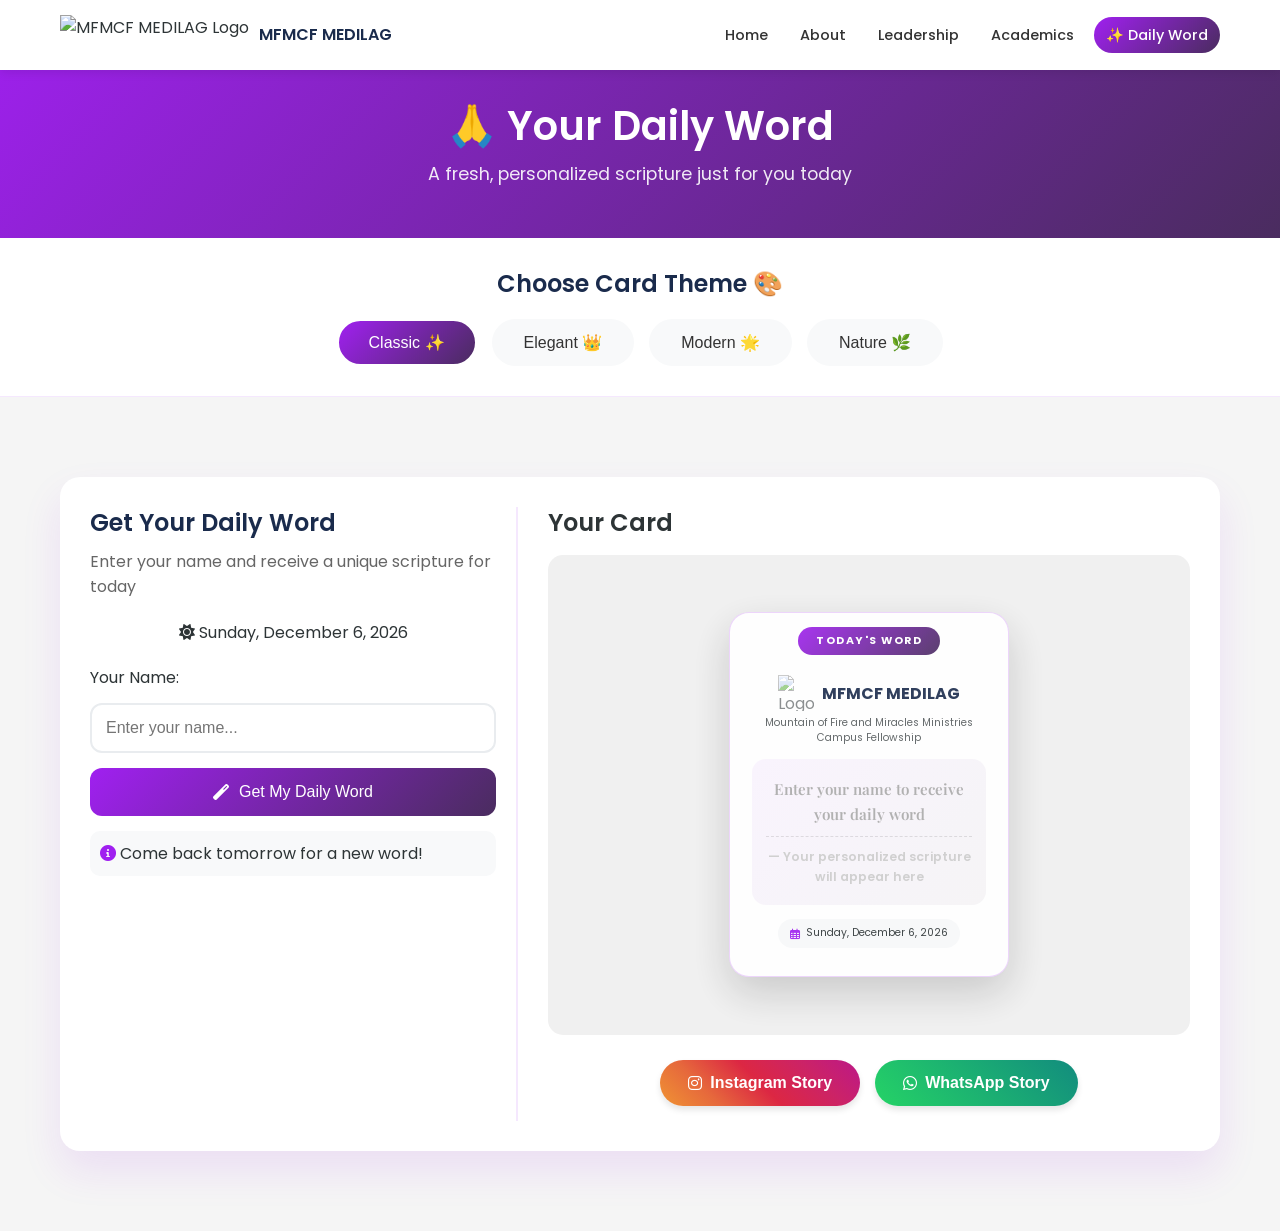
==== commit ba40582d: "Update scriptural-cards.html" ====
--- a/scriptural-cards.html
+++ b/scriptural-cards.html
@@ -13,42 +13,25 @@
     <script src="https://cdnjs.cloudflare.com/ajax/libs/html2canvas/1.4.1/html2canvas.min.js"></script>
     <style>
         * { margin: 0; padding: 0; box-sizing: border-box; }
-
         body { font-family: 'Poppins', sans-serif; background: #f5f5f5; }
-
         .container { max-width: 1200px; margin: 0 auto; padding: 0 20px; }
 
         /* Navigation */
         .navbar {
-            background: white;
-            box-shadow: 0 2px 10px rgba(0,0,0,0.1);
-            position: fixed;
-            width: 100%;
-            top: 0;
-            z-index: 1000;
-        }
-        .navbar .container {
-            display: flex;
-            justify-content: space-between;
-            align-items: center;
-            height: 70px;
-        }
+            background: white; box-shadow: 0 2px 10px rgba(0,0,0,0.1);
+            position: fixed; width: 100%; top: 0; z-index: 1000;
+        }
+        .navbar .container { display: flex; justify-content: space-between; align-items: center; height: 70px; }
         .logo { display: flex; align-items: center; gap: 10px; }
         .logo img { height: 40px; width: auto; display: block; }
         .logo span { font-size: 1rem; font-weight: 600; color: #1a2b4c; }
         .nav-menu { display: flex; list-style: none; gap: 0.5rem; }
         .nav-menu li a {
-            color: #333;
-            text-decoration: none;
-            font-weight: 500;
-            padding: 8px 12px;
-            border-radius: 20px;
-            transition: all 0.3s ease;
-            font-size: 0.9rem;
+            color: #333; text-decoration: none; font-weight: 500;
+            padding: 8px 12px; border-radius: 20px; transition: all 0.3s ease; font-size: 0.9rem;
         }
         .nav-menu li a:hover, .nav-menu li a.active {
-            background: linear-gradient(135deg, #A020F0, #4a2c5f);
-            color: white;
+            background: linear-gradient(135deg, #A020F0, #4a2c5f); color: white;
         }
         .hamburger { display: none; flex-direction: column; cursor: pointer; }
         .hamburger span { width: 25px; height: 3px; background: #1a2b4c; margin: 2px 0; transition: 0.3s; }
@@ -56,18 +39,9 @@
         @media (max-width: 768px) {
             .hamburger { display: flex; }
             .nav-menu {
-                position: fixed;
-                left: -100%;
-                top: 70px;
-                flex-direction: column;
-                background: white;
-                width: 100%;
-                height: calc(100vh - 70px);
-                text-align: center;
-                padding: 30px 20px;
-                transition: 0.3s;
-                gap: 15px;
-                overflow-y: auto;
+                position: fixed; left: -100%; top: 70px; flex-direction: column;
+                background: white; width: 100%; height: calc(100vh - 70px);
+                text-align: center; padding: 30px 20px; transition: 0.3s; gap: 15px; overflow-y: auto;
             }
             .nav-menu.active { left: 0; }
             .nav-menu li a { display: block; padding: 15px; }
@@ -76,322 +50,208 @@
         /* Hero */
         .cards-hero {
             background: linear-gradient(135deg, #A020F0, #4a2c5f);
-            padding: 100px 0 50px;
-            text-align: center;
-            color: white;
+            padding: 100px 0 50px; text-align: center; color: white;
         }
         .cards-hero h1 { font-size: 2.5rem; margin-bottom: 0.5rem; }
         .cards-hero p { font-size: 1.1rem; opacity: 0.9; }
 
         /* Theme Selector */
-        .theme-selector {
-            background: white;
-            padding: 30px 0;
-            border-bottom: 1px solid rgba(160, 32, 240, 0.1);
-        }
+        .theme-selector { background: white; padding: 30px 0; border-bottom: 1px solid rgba(160,32,240,0.1); }
         .theme-selector h3 { color: #1a2b4c; margin-bottom: 20px; text-align: center; font-size: 1.5rem; }
         .theme-buttons { display: flex; justify-content: center; gap: 15px; flex-wrap: wrap; }
         .theme-btn {
-            padding: 12px 30px;
-            border: 2px solid transparent;
-            border-radius: 50px;
-            cursor: pointer;
-            font-size: 1rem;
-            font-weight: 500;
-            transition: all 0.3s ease;
-            background: #f8f9fa;
-            color: #333;
-        }
-        .theme-btn:hover { transform: translateY(-2px); box-shadow: 0 5px 15px rgba(160, 32, 240, 0.2); }
+            padding: 12px 30px; border: 2px solid transparent; border-radius: 50px;
+            cursor: pointer; font-size: 1rem; font-weight: 500; transition: all 0.3s ease;
+            background: #f8f9fa; color: #333;
+        }
+        .theme-btn:hover { transform: translateY(-2px); box-shadow: 0 5px 15px rgba(160,32,240,0.2); }
         .theme-btn.active { color: white; border-color: #fff; }
         .theme-btn.classic.active { background: linear-gradient(135deg, #A020F0, #4a2c5f); }
         .theme-btn.elegant.active { background: linear-gradient(135deg, #daa520, #b8860b); }
-        .theme-btn.modern.active { background: linear-gradient(135deg, #2c3e50, #3498db); }
-        .theme-btn.nature.active { background: linear-gradient(135deg, #2e7d32, #81c784); }
-
-        /* Generator */
+        .theme-btn.modern.active  { background: linear-gradient(135deg, #2c3e50, #3498db); }
+        .theme-btn.nature.active  { background: linear-gradient(135deg, #2e7d32, #81c784); }
+
+        /* Generator layout */
         .generator-container {
-            display: grid;
-            grid-template-columns: 1fr 1.5fr;
-            gap: 30px;
-            background: white;
-            border-radius: 20px;
-            padding: 30px;
-            box-shadow: 0 20px 40px rgba(160, 32, 240, 0.1);
-            margin: 40px 0;
-        }
-        .input-section {
-            padding-right: 20px;
-            border-right: 2px solid rgba(160, 32, 240, 0.1);
-        }
+            display: grid; grid-template-columns: 1fr 1.5fr; gap: 30px;
+            background: white; border-radius: 20px; padding: 30px;
+            box-shadow: 0 20px 40px rgba(160,32,240,0.1); margin: 40px 0;
+        }
+        .input-section { padding-right: 20px; border-right: 2px solid rgba(160,32,240,0.1); }
         .input-section h2 { color: #1a2b4c; margin-bottom: 10px; }
-        .input-section p { color: #666; margin-bottom: 20px; }
+        .input-section p  { color: #666; margin-bottom: 20px; }
         .input-group input {
-            width: 100%;
-            padding: 14px;
-            border: 2px solid #e9ecef;
-            border-radius: 12px;
-            margin: 12px 0 15px;
-            font-size: 1rem;
+            width: 100%; padding: 14px; border: 2px solid #e9ecef;
+            border-radius: 12px; margin: 12px 0 15px; font-size: 1rem;
         }
         .btn-generate {
-            width: 100%;
-            padding: 15px;
+            width: 100%; padding: 15px;
             background: linear-gradient(135deg, #A020F0, #4a2c5f);
-            color: white;
-            border: none;
-            border-radius: 12px;
-            cursor: pointer;
+            color: white; border: none; border-radius: 12px; cursor: pointer;
+            display: flex; align-items: center; justify-content: center;
+            gap: 10px; font-size: 1rem; transition: all 0.3s ease;
+        }
+        .btn-generate:hover { transform: translateY(-2px); box-shadow: 0 10px 20px rgba(160,32,240,0.3); }
+
+        /* Card preview area */
+        .card-preview-container {
+            background: #f0f0f0;
+            padding: 24px;
+            border-radius: 15px;
+            min-height: 480px;
             display: flex;
             align-items: center;
             justify-content: center;
-            gap: 10px;
-            font-size: 1rem;
-            transition: all 0.3s ease;
-        }
-        .btn-generate:hover { transform: translateY(-2px); box-shadow: 0 10px 20px rgba(160, 32, 240, 0.3); }
-
-        /* Card Preview */
-        .card-preview-container {
-            background: #f8f9fa;
-            padding: 20px;
-            border-radius: 15px;
-            min-height: 500px;
-            display: flex;
-            align-items: center;
-            justify-content: center;
-        }
-
-        /* ===== CARD THEMES ===== */
+        }
+
+        /* ── ON-SCREEN CARD (stays narrow, like the saved image) ── */
         .scripture-card-personal {
-            background: white;
-            border-radius: 24px;
-            padding: 40px 25px 30px;
-            box-shadow: 0 20px 40px rgba(0,0,0,0.15);
+            width: 280px;           /* narrow portrait width */
+            border-radius: 20px;
+            padding: 44px 22px 28px;
+            box-shadow: 0 16px 40px rgba(0,0,0,0.18);
             font-family: 'Poppins', sans-serif;
             position: relative;
-            width: 100%;
-            max-width: 400px;
-            margin: 0 auto;
+            flex-shrink: 0;
             transition: all 0.3s ease;
         }
 
-        /* THEME 1: CLASSIC */
-        .theme-classic { background: white; border: 1px solid rgba(160, 32, 240, 0.2); }
-        .theme-classic .daily-badge { background: linear-gradient(135deg, #A020F0, #4a2c5f); color: white; text-shadow: 0 1px 2px rgba(0,0,0,0.2); }
+        /* CLASSIC */
+        .theme-classic { background: white; border: 1px solid rgba(160,32,240,0.2); }
+        .theme-classic .daily-badge { background: linear-gradient(135deg, #A020F0, #4a2c5f); color: white; }
         .theme-classic .fellowship-name { color: #1a2b4c; }
-        .theme-classic .message-box { background: linear-gradient(135deg, rgba(160, 32, 240, 0.05), rgba(74, 44, 95, 0.05)); }
-
-        /* THEME 2: ELEGANT */
-        .theme-elegant { background: linear-gradient(135deg, #fff9e6, #fff); border: 2px solid #daa520; position: relative; }
+        .theme-classic .message-box { background: linear-gradient(135deg, rgba(160,32,240,0.05), rgba(74,44,95,0.05)); }
+
+        /* ELEGANT */
+        .theme-elegant { background: linear-gradient(135deg, #fff9e6, #fff); border: 2px solid #daa520; }
         .theme-elegant::before {
-            content: '';
-            position: absolute;
-            top: 10px; left: 10px; right: 10px; bottom: 10px;
-            border: 1px solid #daa520;
-            border-radius: 16px;
-            pointer-events: none;
-        }
-        .theme-elegant .daily-badge { background: linear-gradient(135deg, #daa520, #b8860b); color: white; font-family: 'Cormorant Garamond', serif; font-size: 1rem; letter-spacing: 2px; }
-        .theme-elegant .fellowship-name { font-family: 'Cormorant Garamond', serif; font-size: 1.6rem; color: #b8860b; }
-        .theme-elegant .message-box { background: rgba(218, 165, 32, 0.05); border: 1px solid rgba(218, 165, 32, 0.2); }
+            content: ''; position: absolute; top: 8px; left: 8px; right: 8px; bottom: 8px;
+            border: 1px solid #daa520; border-radius: 14px; pointer-events: none;
+        }
+        .theme-elegant .daily-badge { background: linear-gradient(135deg, #daa520, #b8860b); color: white; font-family: 'Cormorant Garamond', serif; letter-spacing: 2px; }
+        .theme-elegant .fellowship-name { font-family: 'Cormorant Garamond', serif; color: #b8860b; }
+        .theme-elegant .message-box { background: rgba(218,165,32,0.05); border: 1px solid rgba(218,165,32,0.2); }
         .theme-elegant .scripture-text { font-family: 'Cormorant Garamond', serif; font-style: italic; }
 
-        /* THEME 3: MODERN */
-        .theme-modern { background: linear-gradient(135deg, #2c3e50, #3498db); border: none; color: white; }
-        .theme-modern .daily-badge { background: rgba(255,255,255,0.2); backdrop-filter: blur(5px); color: white; border: 1px solid rgba(255,255,255,0.3); }
-        .theme-modern .fellowship-name { color: white; font-weight: 300; letter-spacing: 2px; }
+        /* MODERN */
+        .theme-modern { background: linear-gradient(135deg, #2c3e50, #3498db); color: white; }
+        .theme-modern .daily-badge { background: rgba(255,255,255,0.2); color: white; border: 1px solid rgba(255,255,255,0.3); }
+        .theme-modern .fellowship-name { color: white; font-weight: 300; letter-spacing: 1px; }
         .theme-modern .subtitle { color: rgba(255,255,255,0.9); }
-        .theme-modern .message-box { background: rgba(255,255,255,0.1); backdrop-filter: blur(5px); border: 1px solid rgba(255,255,255,0.2); }
+        .theme-modern .message-box { background: rgba(255,255,255,0.1); border: 1px solid rgba(255,255,255,0.2); }
         .theme-modern .scripture-text { color: white; font-weight: 300; }
         .theme-modern .scripture-verse { color: rgba(255,255,255,0.8); border-top-color: rgba(255,255,255,0.3); }
         .theme-modern .date-stamp { background: rgba(255,255,255,0.2); color: white; }
         .theme-modern .date-stamp i { color: white; }
 
-        /* THEME 4: NATURE */
-        .theme-nature { background: linear-gradient(135deg, #2e7d32, #81c784); border: none; position: relative; overflow: hidden; color: white; }
+        /* NATURE */
+        .theme-nature { background: linear-gradient(135deg, #2e7d32, #81c784); color: white; overflow: hidden; }
         .theme-nature::before {
-            content: '🌿🌱🍃';
-            position: absolute;
-            top: 0; left: 0; right: 0; bottom: 0;
-            font-size: 40px;
-            opacity: 0.1;
-            display: flex;
-            align-items: center;
-            justify-content: center;
-            transform: rotate(-10deg);
-            pointer-events: none;
-        }
-        .theme-nature .daily-badge { background: rgba(255,255,255,0.2); backdrop-filter: blur(5px); color: white; border: 1px solid rgba(255,255,255,0.3); }
+            content: '🌿🌱🍃'; position: absolute; top: 0; left: 0; right: 0; bottom: 0;
+            font-size: 36px; opacity: 0.08; display: flex; align-items: center;
+            justify-content: center; transform: rotate(-10deg); pointer-events: none;
+        }
+        .theme-nature .daily-badge { background: rgba(255,255,255,0.2); color: white; border: 1px solid rgba(255,255,255,0.3); }
         .theme-nature .fellowship-name { color: white; }
         .theme-nature .subtitle { color: rgba(255,255,255,0.9); }
-        .theme-nature .message-box { background: rgba(255,255,255,0.15); backdrop-filter: blur(5px); }
+        .theme-nature .message-box { background: rgba(255,255,255,0.15); }
         .theme-nature .scripture-text { color: white; }
         .theme-nature .scripture-verse { color: rgba(255,255,255,0.9); border-top-color: rgba(255,255,255,0.3); }
         .theme-nature .date-stamp { background: rgba(255,255,255,0.2); color: white; }
         .theme-nature .date-stamp i { color: white; }
 
-        /* Common Card Elements */
+        /* ── Shared card inner elements ── */
         .daily-badge {
-            position: absolute;
-            top: 15px;
-            left: 50%;
-            transform: translateX(-50%);
-            padding: 6px 20px;
-            border-radius: 30px;
-            font-size: 0.8rem;
-            font-weight: 600;
-            letter-spacing: 1px;
-            white-space: nowrap;
-            z-index: 10;
-            color: white;
-        }
-        .card-header { text-align: center; margin-top: 20px; margin-bottom: 20px; }
-        .logo-title { display: flex; align-items: center; justify-content: center; gap: 10px; margin-bottom: 8px; flex-wrap: wrap; }
-        .card-logo { width: 45px; height: 45px; object-fit: contain; display: block; }
-        .fellowship-name { font-size: 1.3rem; font-weight: 700; margin: 0; line-height: 1.2; }
-        .subtitle { font-size: 0.8rem; line-height: 1.4; opacity: 0.9; padding: 0 10px; }
-        .message-box { border-radius: 20px; padding: 25px 15px; margin: 20px 0; text-align: center; }
+            position: absolute; top: 14px; left: 50%; transform: translateX(-50%);
+            padding: 5px 18px; border-radius: 30px;
+            font-size: 0.68rem; font-weight: 700; letter-spacing: 1.5px;
+            white-space: nowrap; z-index: 10;
+        }
+        .card-header { text-align: center; margin-top: 18px; margin-bottom: 14px; }
+        .logo-title { display: flex; align-items: center; justify-content: center; gap: 8px; margin-bottom: 5px; }
+        .card-logo { width: 36px; height: 36px; object-fit: contain; }
+        .fellowship-name { font-size: 1rem; font-weight: 700; margin: 0; line-height: 1.2; }
+        .subtitle { font-size: 0.65rem; line-height: 1.4; opacity: 0.8; margin-top: 3px; }
+        .message-box { border-radius: 14px; padding: 18px 14px; margin: 14px 0; text-align: center; }
         .scripture-text {
-            font-size: 1.2rem;
-            line-height: 1.6;
-            font-weight: 600;
-            margin-bottom: 12px;
-            font-family: 'Playfair Display', serif;
-            word-break: break-word;
-        }
-        .scripture-verse { font-size: 0.95rem; font-weight: 600; border-top: 1px dashed rgba(0,0,0,0.1); padding-top: 12px; margin-top: 5px; }
+            font-size: 0.95rem; line-height: 1.6; font-weight: 600;
+            margin-bottom: 10px; font-family: 'Playfair Display', serif; word-break: break-word;
+        }
+        .scripture-verse {
+            font-size: 0.78rem; font-weight: 600;
+            border-top: 1px dashed rgba(0,0,0,0.12); padding-top: 10px; margin-top: 4px;
+        }
         .date-stamp {
-            display: flex;
-            align-items: center;
-            justify-content: center;
-            gap: 8px;
-            font-size: 0.8rem;
-            background: #f8f9fa;
-            padding: 8px 16px;
-            border-radius: 40px;
-            width: fit-content;
-            margin: 0 auto;
-        }
-        .date-stamp i { color: #A020F0; }
+            display: flex; align-items: center; justify-content: center; gap: 6px;
+            font-size: 0.65rem; background: #f8f9fa; padding: 6px 12px;
+            border-radius: 40px; width: fit-content; margin: 0 auto;
+        }
+        .date-stamp i { color: #A020F0; font-size: 0.7rem; }
 
         /* Buttons */
         .download-options { display: flex; gap: 15px; margin-top: 25px; justify-content: center; flex-wrap: wrap; }
         .btn-download, .btn-share {
-            padding: 14px 28px;
-            border: none;
-            border-radius: 50px;
-            cursor: pointer;
-            display: inline-flex;
-            align-items: center;
-            justify-content: center;
-            gap: 10px;
-            font-size: 1rem;
-            font-weight: 600;
-            transition: all 0.3s ease;
-            flex: 0 1 auto;
-            min-width: 160px;
-            box-shadow: 0 4px 6px rgba(0,0,0,0.1);
+            padding: 14px 28px; border: none; border-radius: 50px; cursor: pointer;
+            display: inline-flex; align-items: center; justify-content: center; gap: 10px;
+            font-size: 1rem; font-weight: 600; transition: all 0.3s ease;
+            min-width: 160px; box-shadow: 0 4px 6px rgba(0,0,0,0.1);
         }
         .btn-download { background: linear-gradient(135deg, #A020F0, #4a2c5f); color: white; }
-        .btn-download:hover { transform: translateY(-3px); box-shadow: 0 8px 15px rgba(160, 32, 240, 0.3); }
+        .btn-download:hover { transform: translateY(-3px); box-shadow: 0 8px 15px rgba(160,32,240,0.3); }
         .btn-share { background: white; color: #4a2c5f; border: 2px solid #4a2c5f; }
-        .btn-share:hover { background: #4a2c5f; color: white; transform: translateY(-3px); box-shadow: 0 8px 15px rgba(74, 44, 95, 0.2); }
+        .btn-share:hover { background: #4a2c5f; color: white; transform: translateY(-3px); }
 
         .story-options { display: flex; gap: 15px; margin: 25px 0 15px; justify-content: center; flex-wrap: wrap; }
         .btn-story {
-            padding: 14px 28px;
-            border: none;
-            border-radius: 50px;
-            cursor: pointer;
-            display: inline-flex;
-            align-items: center;
-            justify-content: center;
-            gap: 8px;
-            font-size: 1rem;
-            font-weight: 600;
-            transition: all 0.3s ease;
-            min-width: 180px;
-            color: white;
-            box-shadow: 0 4px 6px rgba(0,0,0,0.1);
-        }
-        .btn-story i { font-size: 1.2rem; }
-        .btn-story.instagram { background: linear-gradient(45deg, #f09433, #e6683c, #dc2743, #cc2366, #bc1888); }
-        .btn-story.instagram:hover { transform: translateY(-3px); box-shadow: 0 8px 15px rgba(225, 48, 108, 0.4); }
-        .btn-story.whatsapp { background: linear-gradient(45deg, #25D366, #128C7E); }
-        .btn-story.whatsapp:hover { transform: translateY(-3px); box-shadow: 0 8px 15px rgba(37, 211, 102, 0.4); }
+            padding: 14px 28px; border: none; border-radius: 50px; cursor: pointer;
+            display: inline-flex; align-items: center; justify-content: center; gap: 8px;
+            font-size: 1rem; font-weight: 600; transition: all 0.3s ease;
+            min-width: 180px; color: white; box-shadow: 0 4px 6px rgba(0,0,0,0.1);
+        }
+        .btn-story.instagram { background: linear-gradient(45deg,#f09433,#e6683c,#dc2743,#cc2366,#bc1888); }
+        .btn-story.instagram:hover { transform: translateY(-3px); box-shadow: 0 8px 15px rgba(225,48,108,0.4); }
+        .btn-story.whatsapp { background: linear-gradient(45deg,#25D366,#128C7E); }
+        .btn-story.whatsapp:hover { transform: translateY(-3px); box-shadow: 0 8px 15px rgba(37,211,102,0.4); }
 
         /* Popup */
         .popup-overlay {
-            position: fixed;
-            top: 0; left: 0; right: 0; bottom: 0;
-            background: rgba(0,0,0,0.5);
-            display: none;
-            align-items: center;
-            justify-content: center;
-            z-index: 2000;
-            backdrop-filter: blur(5px);
+            position: fixed; top: 0; left: 0; right: 0; bottom: 0;
+            background: rgba(0,0,0,0.5); display: none; align-items: center;
+            justify-content: center; z-index: 2000; backdrop-filter: blur(5px);
         }
         .popup-container {
-            background: white;
-            border-radius: 24px;
-            padding: 30px;
-            max-width: 350px;
-            width: 90%;
-            text-align: center;
-            animation: popIn 0.3s ease;
-        }
-        @keyframes popIn {
-            0% { transform: scale(0.9); opacity: 0; }
-            100% { transform: scale(1); opacity: 1; }
-        }
+            background: white; border-radius: 24px; padding: 30px;
+            max-width: 350px; width: 90%; text-align: center; animation: popIn 0.3s ease;
+        }
+        @keyframes popIn { 0%{transform:scale(0.9);opacity:0} 100%{transform:scale(1);opacity:1} }
         .popup-icon {
-            width: 70px; height: 70px;
-            background: linear-gradient(135deg, #A020F0, #4a2c5f);
-            border-radius: 50%;
-            display: flex;
-            align-items: center;
-            justify-content: center;
-            margin: 0 auto 20px;
+            width: 70px; height: 70px; background: linear-gradient(135deg,#A020F0,#4a2c5f);
+            border-radius: 50%; display: flex; align-items: center; justify-content: center; margin: 0 auto 20px;
         }
         .popup-icon i { font-size: 2rem; color: white; }
         .popup-close {
-            background: linear-gradient(135deg, #A020F0, #4a2c5f);
-            color: white;
-            border: none;
-            padding: 12px 35px;
-            border-radius: 50px;
-            font-size: 1rem;
-            cursor: pointer;
-            margin-top: 15px;
+            background: linear-gradient(135deg,#A020F0,#4a2c5f); color: white;
+            border: none; padding: 12px 35px; border-radius: 50px; font-size: 1rem;
+            cursor: pointer; margin-top: 15px;
         }
 
         /* Responsive */
         @media (max-width: 992px) {
             .generator-container { grid-template-columns: 1fr; }
-            .input-section { border-right: none; border-bottom: 2px solid rgba(160, 32, 240, 0.1); padding-right: 0; padding-bottom: 20px; }
+            .input-section { border-right: none; border-bottom: 2px solid rgba(160,32,240,0.1); padding-right: 0; padding-bottom: 20px; }
         }
         @media (max-width: 768px) {
             .cards-hero h1 { font-size: 2rem; }
             .theme-btn { padding: 8px 20px; font-size: 0.9rem; }
         }
         @media (max-width: 480px) {
-            .scripture-card-personal { max-width: 320px; padding: 35px 20px 25px; }
-            .card-logo { width: 40px; height: 40px; }
-            .fellowship-name { font-size: 1.1rem; }
-            .scripture-text { font-size: 1.1rem; }
             .story-options, .download-options { flex-direction: column; gap: 10px; }
             .btn-story, .btn-download, .btn-share { width: 100%; min-width: auto; }
-        }
-        @media (max-width: 360px) {
-            .scripture-card-personal { max-width: 280px; padding: 30px 15px 20px; }
-            .scripture-text { font-size: 1rem; }
         }
     </style>
 </head>
 <body>
 
-    <!-- Popup -->
     <div class="popup-overlay" id="comingSoonPopup">
         <div class="popup-container">
             <div class="popup-icon"><i class="fas fa-hourglass-half"></i></div>
@@ -401,7 +261,6 @@
         </div>
     </div>
 
-    <!-- Navigation -->
     <nav class="navbar">
         <div class="container">
             <div class="logo">
@@ -419,7 +278,6 @@
         </div>
     </nav>
 
-    <!-- Hero -->
     <section class="cards-hero">
         <div class="container">
             <h1>🙏 Your Daily Word</h1>
@@ -427,28 +285,26 @@
         </div>
     </section>
 
-    <!-- Theme Selector -->
     <section class="theme-selector">
         <div class="container">
             <h3>Choose Card Theme 🎨</h3>
             <div class="theme-buttons">
                 <button class="theme-btn classic active" onclick="setTheme('classic')">Classic ✨</button>
                 <button class="theme-btn elegant" onclick="setTheme('elegant')">Elegant 👑</button>
-                <button class="theme-btn modern" onclick="setTheme('modern')">Modern 🌟</button>
-                <button class="theme-btn nature" onclick="setTheme('nature')">Nature 🌿</button>
+                <button class="theme-btn modern"  onclick="setTheme('modern')">Modern 🌟</button>
+                <button class="theme-btn nature"  onclick="setTheme('nature')">Nature 🌿</button>
             </div>
         </div>
     </section>
 
-    <!-- Generator -->
-    <section style="padding: 40px 0;">
+    <section style="padding:40px 0;">
         <div class="container">
             <div class="generator-container">
-                <!-- Input -->
+
                 <div class="input-section">
                     <h2>Get Your Daily Word</h2>
                     <p>Enter your name and receive a unique scripture for today</p>
-                    <div class="daily-message" style="text-align:center; margin-bottom:20px;">
+                    <div style="text-align:center;margin-bottom:20px;">
                         <i class="fas fa-sun"></i> <span id="todayDate"></span>
                     </div>
                     <div class="input-group">
@@ -458,20 +314,17 @@
                             <i class="fas fa-wand-magic"></i> Get My Daily Word
                         </button>
                     </div>
-                    <div class="info-box" style="background:#f8f9fa; padding:10px; border-radius:10px; margin-top:15px;">
+                    <div style="background:#f8f9fa;padding:10px;border-radius:10px;margin-top:15px;">
                         <i class="fas fa-info-circle" style="color:#A020F0;"></i>
                         Come back tomorrow for a new word!
                     </div>
                 </div>
 
-                <!-- Card Preview -->
                 <div>
                     <h2>Your Card</h2>
                     <div class="card-preview-container">
-                        <div id="generatedCard" class="generated-card"></div>
+                        <div id="generatedCard"></div>
                     </div>
-
-                    <!-- Story Buttons -->
                     <div class="story-options">
                         <button id="storyInstagramBtn" class="btn-story instagram">
                             <i class="fab fa-instagram"></i> Instagram Story
@@ -480,735 +333,564 @@
                             <i class="fab fa-whatsapp"></i> WhatsApp Story
                         </button>
                     </div>
-
-                    <!-- Download Options -->
-                    <div class="download-options" id="downloadOptions" style="display: none;">
+                    <div class="download-options" id="downloadOptions" style="display:none;">
                         <button id="downloadCardBtn" class="btn-download"><i class="fas fa-download"></i> Save Image</button>
-                        <button id="shareCardBtn" class="btn-share"><i class="fas fa-share-alt"></i> Share</button>
+                        <button id="shareCardBtn"   class="btn-share"><i class="fas fa-share-alt"></i> Share</button>
                     </div>
                 </div>
+
             </div>
         </div>
     </section>
 
-    <script>
-        // =============================================
-        // SCRIPTURE BANK
-        // =============================================
-        const scriptureBank = [
-            // Help & Strength
-            { text: "you are helped by God", verse: "Psalm 121:2" },
-            { text: "the Lord is your helper", verse: "Hebrews 13:6" },
-            { text: "God is your refuge and strength", verse: "Psalm 46:1" },
-            { text: "you can do all things through Christ", verse: "Philippians 4:13" },
-            { text: "the Lord gives you wisdom", verse: "Proverbs 2:6" },
-            { text: "you are fearfully and wonderfully made", verse: "Psalm 139:14" },
-            { text: "the Lord is with you wherever you go", verse: "Joshua 1:9" },
-            { text: "My grace is sufficient for you", verse: "2 Corinthians 12:9" },
-            { text: "you will mount up with wings like eagles", verse: "Isaiah 40:31" },
-            { text: "the Lord will fight for you", verse: "Exodus 14:14" },
-
-            // God Goes Before You
-            { text: "God goes before you into every exam and every challenge", verse: "Deuteronomy 31:8" },
-            { text: "the Lord prepares a table for you even before your examiners", verse: "Psalm 23:5" },
-            { text: "God makes every crooked academic path straight for you", verse: "Isaiah 45:2" },
-            { text: "the Lord clears the way and nothing shall block your success", verse: "Isaiah 40:4" },
-            { text: "God has already gone ahead and secured your result", verse: "John 14:2" },
-            { text: "before you sat this exam, God had already ordained your victory", verse: "Jeremiah 1:5" },
-            { text: "the Lord's presence goes with you and gives you rest", verse: "Exodus 33:14" },
-            { text: "God fights for you in every paper you sit", verse: "Exodus 14:14" },
-            { text: "the Lord has cleared every obstacle on your academic path", verse: "Isaiah 57:14" },
-            { text: "God's angels encamp around you even in the exam hall", verse: "Psalm 34:7" },
-
-            // Supernatural Intelligence
-            { text: "God deposits supernatural understanding in your spirit", verse: "Daniel 2:23" },
-            { text: "you receive wisdom directly from the throne of God", verse: "James 1:5" },
-            { text: "God makes you ten times wiser than those around you", verse: "Daniel 1:20" },
-            { text: "the Spirit of God gives you insight no textbook can teach", verse: "1 Corinthians 2:10" },
-            { text: "God causes knowledge to flow through your mind like a river", verse: "John 7:38" },
-            { text: "your understanding is supernaturally sharpened by God", verse: "Proverbs 2:6" },
-            { text: "God gives you answers that surprise even yourself", verse: "Ephesians 3:20" },
-            { text: "the Spirit of revelation rests upon your mind as you write", verse: "Ephesians 1:17" },
-            { text: "God opens hidden chambers of knowledge within your mind", verse: "Proverbs 24:4" },
-            { text: "you carry an anointing for academic excellence", verse: "1 John 2:27" },
-
-            // The Night Before the Exam
-            { text: "God grants His beloved sweet sleep before the battle", verse: "Psalm 127:2" },
-            { text: "you lay down tonight without fear, for God keeps you", verse: "Psalm 4:8" },
-            { text: "as you sleep, God ministers peace to your weary mind", verse: "Psalm 94:19" },
-            { text: "God speaks to you in the night and prepares you for tomorrow", verse: "Job 33:15" },
-            { text: "your sleep tonight is part of God's strategy for your success", verse: "Proverbs 3:24" },
-            { text: "God restores your strength through rest for the day ahead", verse: "Isaiah 40:31" },
-            { text: "cast tomorrow's paper on God tonight and sleep in His peace", verse: "1 Peter 5:7" },
-            { text: "the Lord watches over you through the night before your exam", verse: "Psalm 121:4" },
-            { text: "God's peace replaces every nervous thought tonight", verse: "Philippians 4:7" },
-            { text: "you wake tomorrow refreshed, sharp, and ready, by God's grace", verse: "Lamentations 3:23" },
-
-            // The Morning of the Exam
-            { text: "this is the day the Lord has made for your breakthrough", verse: "Psalm 118:24" },
-            { text: "God's mercies are new this morning and cover this exam", verse: "Lamentations 3:23" },
-            { text: "rise with confidence, for the Lord has already gone before you", verse: "Deuteronomy 31:8" },
-            { text: "joy comes this morning as God turns your anxiety to praise", verse: "Psalm 30:5" },
-            { text: "your steps today are ordered by the Lord from morning to evening", verse: "Psalm 37:23" },
-            { text: "the Lord anoints your mind afresh on the morning of your exam", verse: "Psalm 23:5" },
-            { text: "God's strength is made perfect in you right now, this morning", verse: "2 Corinthians 12:9" },
-            { text: "you eat at God's table of peace before you face this paper", verse: "Psalm 23:5" },
-            { text: "the same God who woke you up will carry you through this day", verse: "Psalm 3:5" },
-            { text: "God crowns this morning with His goodness and favour", verse: "Psalm 65:11" },
-
-            // When You Feel Unprepared
-            { text: "God's strength is made perfect in your weakness and gaps", verse: "2 Corinthians 12:9" },
-            { text: "where your preparation ends, God's sufficiency begins", verse: "2 Corinthians 3:5" },
-            { text: "God fills every gap in your knowledge with His grace", verse: "Psalm 23:1" },
-            { text: "you are not disqualified, for God redeems what you lack", verse: "Joel 2:25" },
-            { text: "God makes even your little preparation more than enough", verse: "John 6:11" },
-            { text: "the same God who multiplied loaves multiplies your knowledge", verse: "Matthew 14:19" },
-            { text: "do not despise your small preparation, God will enlarge it", verse: "Zechariah 4:10" },
-            { text: "God covers your vulnerabilities with His unlimited wisdom", verse: "Proverbs 2:7" },
-            { text: "you are not defined by how much you studied but by who God is", verse: "Philippians 4:13" },
-            { text: "God steps in where you could not and makes up the difference", verse: "Psalm 18:32" },
-
-            // Focus & Concentration
-            { text: "God anchors your thoughts and keeps your mind from wandering", verse: "Isaiah 26:3" },
-            { text: "you fix your eyes on the paper and the Spirit guides your pen", verse: "Hebrews 12:2" },
-            { text: "every distraction is silenced by the peace of God in your mind", verse: "Philippians 4:7" },
-            { text: "God sharpens your concentration like iron sharpening iron", verse: "Proverbs 27:17" },
-            { text: "your mind is stayed on God and therefore kept in perfect peace", verse: "Isaiah 26:3" },
-            { text: "God gives you single-minded focus for every question before you", verse: "James 1:8" },
-            { text: "no noise, no fear, no distraction can steal your focus today", verse: "2 Timothy 1:7" },
-            { text: "the Lord quiets every anxious voice so you can think clearly", verse: "Zephaniah 3:17" },
-            { text: "God keeps your eyes on what matters and your mind sharp", verse: "Proverbs 4:25" },
-            { text: "you set your mind on things above and God sets your mind at ease", verse: "Colossians 3:2" },
-
-            // Waiting for Results
-            { text: "wait on the Lord concerning your result and be of good courage", verse: "Psalm 27:14" },
-            { text: "God is working behind the scenes on your behalf right now", verse: "Romans 8:28" },
-            { text: "your result is in the hands of the One who makes no mistakes", verse: "Psalm 31:15" },
-            { text: "God causes your result to be a testimony of His faithfulness", verse: "Psalm 40:3" },
-            { text: "no marker, no examiner, no system can override God's plan for you", verse: "Proverbs 21:1" },
-            { text: "God turns the hearts of examiners in your favour", verse: "Proverbs 21:1" },
-            { text: "you trust God in the waiting, for He is never late", verse: "Habakkuk 2:3" },
-            { text: "your expected end is good, and God ensures it", verse: "Jeremiah 29:11" },
-            { text: "God surprises you with a result better than you imagined", verse: "Ephesians 3:20" },
-            { text: "this result will declare the goodness of God in your life", verse: "Psalm 27:13" },
-
-            // Gratitude & Worship
-            { text: "give God thanks before the result, during the wait, and after", verse: "1 Thessalonians 5:18" },
-            { text: "your praise in the middle of exam season is your greatest weapon", verse: "2 Chronicles 20:22" },
-            { text: "as you worship, God inhabits your praises and your papers", verse: "Psalm 22:3" },
-            { text: "thanksgiving unlocks the favour of God over your academics", verse: "Psalm 100:4" },
-            { text: "praise God before you see the result, for faith honours Him", verse: "Hebrews 11:6" },
-            { text: "your gratitude today makes room for God's miracle tomorrow", verse: "Psalm 50:23" },
-            { text: "sing to the Lord even in exam season, for He is still good", verse: "Psalm 9:2" },
-            { text: "a grateful student is a student whose heart God opens wider", verse: "Colossians 3:15" },
-            { text: "thank God for the knowledge He has already placed inside you", verse: "1 Corinthians 1:4" },
-            { text: "your worship is the atmosphere in which your breakthrough is born", verse: "Acts 16:25" },
-
-            // Trusting God's Plan for Your Career
-            { text: "God's plan for your career is greater than any grade", verse: "Jeremiah 29:11" },
-            { text: "your qualification and your calling are both in God's hands", verse: "Romans 11:29" },
-            { text: "God planted you in this course for a purpose beyond marks", verse: "Esther 4:14" },
-            { text: "the skills God builds in you outlast every exam result", verse: "Proverbs 22:29" },
-            { text: "God is not just building your certificate but your character", verse: "Romans 5:4" },
-            { text: "your future employer has already been prepared by God for you", verse: "Psalm 23:5" },
-            { text: "God makes you stand out in your field for His glory", verse: "Daniel 6:3" },
-            { text: "the Lord of hosts is the author of your professional destiny", verse: "Isaiah 46:10" },
-            { text: "what God has purposed for your career no exam can cancel", verse: "Isaiah 46:11" },
-            { text: "God will make your name great in your field, for His glory", verse: "Genesis 12:2" },
-
-            // Fellowship & Study Groups
-            { text: "where two or three study in God's name, He is among them", verse: "Matthew 18:20" },
-            { text: "iron sharpens iron, so let godly friends sharpen your mind", verse: "Proverbs 27:17" },
-            { text: "bear one another's academic burdens and fulfil God's law", verse: "Galatians 6:2" },
-            { text: "do not forsake the gathering of believers in exam season", verse: "Hebrews 10:25" },
-            { text: "God places the right study partners in your path on purpose", verse: "Ecclesiastes 4:9" },
-            { text: "two are better than one, for they have a good reward", verse: "Ecclesiastes 4:9" },
-            { text: "pray for one another in your fellowship and see God move", verse: "James 5:16" },
-            { text: "your campus fellowship is a furnace of favour for your academics", verse: "Malachi 3:10" },
-
-            // Prayers Over Your Pen & Paper
-            { text: "God anoints your pen to write with precision and clarity", verse: "Psalm 45:1" },
-            { text: "your hands are guided by the Spirit as you write your answers", verse: "Exodus 31:3" },
-            { text: "the words you write are backed by the wisdom of heaven", verse: "Luke 21:15" },
-            { text: "God gives you words and wisdom no examiner can fault", verse: "Luke 21:15" },
-            { text: "your answer script carries the mark of divine excellence", verse: "Daniel 5:12" },
-            { text: "God orders every word you write for maximum impact", verse: "Proverbs 25:11" },
-            { text: "the same Spirit that raised Christ from the dead quickens your answers", verse: "Romans 8:11" },
-            { text: "God causes your paper to find favour before the one who marks it", verse: "Esther 2:17" },
-            { text: "your writing flows with clarity because God directs your thoughts", verse: "Psalm 45:1" },
-            { text: "every answer you give is seasoned with God's grace", verse: "Colossians 4:6" },
-
-            // Finishing Strong
-            { text: "you finish strong because God who began this will complete it", verse: "Philippians 1:6" },
-            { text: "the end of your academic journey shall be greater than its beginning", verse: "Job 8:7" },
-            { text: "God gives you the grace to finish what you started", verse: "2 Corinthians 8:11" },
-            { text: "you shall not crash at the final lap, for God renews your strength", verse: "Isaiah 40:31" },
-            { text: "press toward the mark, for God pulls you past every finish line", verse: "Philippians 3:14" },
-            { text: "you endure to the end and the reward of God awaits you", verse: "Matthew 24:13" },
-            { text: "God crowns the end of your exams with His glory", verse: "Proverbs 4:18" },
-            { text: "your last paper shall be your greatest testimony", verse: "Psalm 126:3" },
-            { text: "God takes you from glory to glory in your academics", verse: "2 Corinthians 3:18" },
-            { text: "when this season is over, you shall say God did it all", verse: "Psalm 126:3" },
-
-            // Calm Before & During Exams
-            { text: "you are not confused, for God is not the author of confusion", verse: "1 Corinthians 14:33" },
-            { text: "the Spirit of God gives you a sound mind", verse: "2 Timothy 1:7" },
-            { text: "do not be afraid, for God is with you in that exam hall", verse: "Isaiah 41:10" },
-            { text: "God has not given you a spirit of fear before this paper", verse: "2 Timothy 1:7" },
-            { text: "you shall not be put to shame, for God is your confidence", verse: "Psalm 25:3" },
-            { text: "the peace of God quiets every anxious thought in your mind", verse: "Philippians 4:7" },
-            { text: "you are still and you know that He is God", verse: "Psalm 46:10" },
-            { text: "God stills the storm in your mind to a whisper", verse: "Psalm 107:29" },
-            { text: "your heart is fixed and trusting in the Lord", verse: "Psalm 112:7" },
-            { text: "this exam cannot shake you, for you stand on solid ground", verse: "Matthew 7:25" },
-
-            // Recall & Retention
-            { text: "the Holy Spirit brings all things to your remembrance", verse: "John 14:26" },
-            { text: "God restores what you have learned and need to recall", verse: "Joel 2:25" },
-            { text: "your memory is sharp, for God renews your mind", verse: "Romans 12:2" },
-            { text: "what you have studied is sealed in your heart by the Spirit", verse: "John 6:27" },
-            { text: "God causes your mind to retain knowledge at the right time", verse: "Proverbs 2:1" },
-            { text: "nothing you have laboured to learn will be lost", verse: "1 Corinthians 15:58" },
-            { text: "God gives you recall as you sit before your paper", verse: "Psalm 32:8" },
-            { text: "your diligence in study is rewarded with clarity in the exam", verse: "Proverbs 21:5" },
-
-            // Wisdom in the Exam Hall
-            { text: "God gives you wisdom to answer wisely when it matters most", verse: "James 1:5" },
-            { text: "the Spirit of wisdom and understanding rests upon you", verse: "Isaiah 11:2" },
-            { text: "God teaches your hands to write and your mind to think", verse: "Psalm 144:1" },
-            { text: "as you open your paper, God opens the eyes of your understanding", verse: "Ephesians 1:18" },
-            { text: "you have insight beyond your years, as Daniel had", verse: "Daniel 1:20" },
-            { text: "God makes even difficult questions plain before you", verse: "Isaiah 45:2" },
-            { text: "the Spirit of God guides you into all truth during this exam", verse: "John 16:13" },
-            { text: "God gives you thoughts and ideas that exceed your preparation", verse: "Ephesians 3:20" },
-
-            // Hard Work & Preparation
-            { text: "your labour in study is not in vain in the Lord", verse: "1 Corinthians 15:58" },
-            { text: "commit your revision to the Lord and your plans will stand", verse: "Proverbs 16:3" },
-            { text: "the diligent student shall stand before greatness", verse: "Proverbs 22:29" },
-            { text: "God honours the work of your hands in the late-night hours", verse: "Deuteronomy 28:12" },
-            { text: "what you sow in study, you shall reap in results", verse: "Galatians 6:7" },
-            { text: "study as unto the Lord and He will crown your effort", verse: "Colossians 3:23" },
-            { text: "God rewards every sacrifice you made to prepare for this", verse: "Hebrews 6:10" },
-            { text: "the seed of diligence you planted will bear fruit", verse: "John 12:24" },
-
-            // Overcoming Fear & Doubt
-            { text: "fear of failure has no hold on you, for God is your confidence", verse: "Proverbs 3:26" },
-            { text: "you are not overwhelmed, for God upholds you with His hand", verse: "Isaiah 41:10" },
-            { text: "the enemy cannot steal your focus or your peace", verse: "John 10:10" },
-            { text: "you cast down every thought of failure and inadequacy", verse: "2 Corinthians 10:5" },
-            { text: "God has not brought you this far to abandon you", verse: "Philippians 1:6" },
-            { text: "you silence every voice of doubt with the word of God", verse: "Romans 10:17" },
-            { text: "you are not behind, for God redeems your time", verse: "Ephesians 5:16" },
-            { text: "this exam is not too hard, for nothing is too hard for your God", verse: "Jeremiah 32:27" },
-
-            // Identity & Confidence
-            { text: "you are equipped for every good academic work", verse: "2 Timothy 3:17" },
-            { text: "God created your mind with precision and purpose", verse: "Psalm 139:14" },
-            { text: "you carry the wisdom of God into that examination hall", verse: "1 Corinthians 1:30" },
-            { text: "you are a student crowned with God's favour", verse: "Psalm 5:12" },
-            { text: "your future is not determined by one paper but by God's plan", verse: "Jeremiah 29:11" },
-            { text: "God makes you excel and not merely pass", verse: "Daniel 6:3" },
-            { text: "you shine like a star among your peers, for God's light is in you", verse: "Philippians 2:15" },
-
-            // After the Exam
-            { text: "after you have done all you can, trust God with the rest", verse: "Ephesians 6:13" },
-            { text: "cast the result of this exam upon God and He will sustain you", verse: "Psalm 55:22" },
-            { text: "God turns your efforts into distinction", verse: "Psalm 75:6-7" },
-            { text: "your result is in God's hands, and His hands are good", verse: "Psalm 31:15" },
-            { text: "God causes all things, even this exam, to work for your good", verse: "Romans 8:28" },
-            { text: "you leave that hall with peace, for the matter is settled with God", verse: "Isaiah 26:3" },
-
-            // Daily Devotion as a Student
-            { text: "seek God early and find Him as your strength for the day", verse: "Psalm 63:1" },
-            { text: "begin every study session with God and end it in His peace", verse: "Psalm 16:8" },
-            { text: "God is your portion and your prize above every certificate", verse: "Psalm 73:26" },
-            { text: "no degree satisfies like knowing Christ your Lord", verse: "Philippians 3:8" },
-            { text: "let God's word be the foundation beneath all your knowledge", verse: "Matthew 7:24" },
-            { text: "you succeed in school and in spirit, for God blesses both", verse: "3 John 1:2" },
-            { text: "you are a living testimony of what God can do with a willing student", verse: "1 Timothy 4:15" },
-
-            // Wisdom & Understanding
-            { text: "if you lack wisdom, ask God who gives generously", verse: "James 1:5" },
-            { text: "the fear of the Lord is the beginning of wisdom", verse: "Proverbs 9:10" },
-            { text: "God gives you an understanding heart", verse: "1 Kings 3:12" },
-            { text: "your mind is renewed by the Spirit of God", verse: "Romans 12:2" },
-            { text: "God will instruct you and teach you the way to go", verse: "Psalm 32:8" },
-            { text: "the Lord makes your paths straight", verse: "Proverbs 3:6" },
-            { text: "you have the mind of Christ", verse: "1 Corinthians 2:16" },
-            { text: "God opens your understanding of the Scriptures", verse: "Luke 24:45" },
-            { text: "great is your peace because you are taught of the Lord", verse: "Isaiah 54:13" },
-            { text: "the Holy Spirit teaches you all things", verse: "John 14:26" },
-            { text: "God reveals deep and hidden things to you", verse: "Daniel 2:22" },
-            { text: "lean not on your own understanding", verse: "Proverbs 3:5" },
-
-            // Faith & Trust
-            { text: "faith is the substance of things hoped for", verse: "Hebrews 11:1" },
-            { text: "without faith it is impossible to please God", verse: "Hebrews 11:6" },
-            { text: "trust in the Lord with all your heart", verse: "Proverbs 3:5" },
-            { text: "your faith has made you whole", verse: "Mark 5:34" },
-            { text: "the just shall live by faith", verse: "Romans 1:17" },
-            { text: "you walk by faith and not by sight", verse: "2 Corinthians 5:7" },
-            { text: "God is faithful who has called you", verse: "1 Corinthians 1:9" },
-            { text: "nothing shall be impossible to those who believe", verse: "Mark 9:23" },
-            { text: "your faith moves mountains", verse: "Matthew 17:20" },
-            { text: "hold fast to the confession of your hope", verse: "Hebrews 10:23" },
-
-            // Love for God
-            { text: "love the Lord your God with all your heart", verse: "Matthew 22:37" },
-            { text: "God so loved the world that He gave His only Son", verse: "John 3:16" },
-            { text: "we love Him because He first loved us", verse: "1 John 4:19" },
-            { text: "nothing can separate you from the love of God", verse: "Romans 8:38-39" },
-            { text: "God's love is poured into your heart by the Holy Spirit", verse: "Romans 5:5" },
-            { text: "abide in the love of Christ", verse: "John 15:9" },
-            { text: "the love of God surpasses all knowledge", verse: "Ephesians 3:19" },
-            { text: "delight yourself in the Lord", verse: "Psalm 37:4" },
-            { text: "taste and see that the Lord is good", verse: "Psalm 34:8" },
-            { text: "draw near to God and He will draw near to you", verse: "James 4:8" },
-
-            // Academic Success & Diligence
-            { text: "whatever you do, do it heartily as unto the Lord", verse: "Colossians 3:23" },
-            { text: "the diligent hand makes rich", verse: "Proverbs 10:4" },
-            { text: "commit your works to the Lord and your plans will succeed", verse: "Proverbs 16:3" },
-            { text: "study to show yourself approved unto God", verse: "2 Timothy 2:15" },
-            { text: "Daniel had wisdom and understanding ten times better", verse: "Daniel 1:20" },
-            { text: "God gives knowledge and skill to those who seek Him", verse: "Daniel 1:17" },
-            { text: "in all your getting, get understanding", verse: "Proverbs 4:7" },
-            { text: "apply your heart to instruction", verse: "Proverbs 23:12" },
-            { text: "the plans of the diligent lead to abundance", verse: "Proverbs 21:5" },
-            { text: "God blesses the work of your hands", verse: "Deuteronomy 28:12" },
-
-            // Peace & Freedom from Anxiety
-            { text: "God has not given you a spirit of fear, but of power", verse: "2 Timothy 1:7" },
-            { text: "the peace of God guards your heart and mind", verse: "Philippians 4:7" },
-            { text: "cast all your anxiety on Him for He cares for you", verse: "1 Peter 5:7" },
-            { text: "be anxious for nothing but pray about everything", verse: "Philippians 4:6" },
-            { text: "God keeps you in perfect peace when your mind is stayed on Him", verse: "Isaiah 26:3" },
-            { text: "do not be troubled, trust in God", verse: "John 14:1" },
-            { text: "the Lord will fight for you, you need only be still", verse: "Exodus 14:14" },
-            { text: "you have peace that the world cannot give", verse: "John 14:27" },
-            { text: "come to Jesus and He will give you rest", verse: "Matthew 11:28" },
-            { text: "God is bigger than every exam and every challenge", verse: "1 John 4:4" },
-
-            // Purpose & Identity
-            { text: "you are God's workmanship created for good works", verse: "Ephesians 2:10" },
-            { text: "God has plans to give you a future and a hope", verse: "Jeremiah 29:11" },
-            { text: "you are chosen, royal, and holy", verse: "1 Peter 2:9" },
-            { text: "God knew you before you were formed in the womb", verse: "Jeremiah 1:5" },
-            { text: "you are the light of the world", verse: "Matthew 5:14" },
-            { text: "you are more than a conqueror through Christ", verse: "Romans 8:37" },
-            { text: "God's gifts and calling on your life are irrevocable", verse: "Romans 11:29" },
-            { text: "you are a new creation in Christ Jesus", verse: "2 Corinthians 5:17" },
-            { text: "God completes the good work He began in you", verse: "Philippians 1:6" },
-            { text: "you are the head and not the tail", verse: "Deuteronomy 28:13" },
-
-            // Endurance & Perseverance
-            { text: "those who wait on the Lord renew their strength", verse: "Isaiah 40:31" },
-            { text: "run with endurance the race set before you", verse: "Hebrews 12:1" },
-            { text: "do not grow weary in doing good", verse: "Galatians 6:9" },
-            { text: "you will reap a harvest if you do not give up", verse: "Galatians 6:9" },
-            { text: "God strengthens you with power through His Spirit", verse: "Ephesians 3:16" },
-            { text: "be strong and courageous, do not be afraid", verse: "Joshua 1:9" },
-            { text: "God gives power to the faint", verse: "Isaiah 40:29" },
-            { text: "the testing of your faith produces endurance", verse: "James 1:3" },
-            { text: "I press on toward the goal for the prize of God", verse: "Philippians 3:14" },
-            { text: "you have overcome because greater is He in you", verse: "1 John 4:4" },
-
-            // Prayer & Seeking God
-            { text: "seek first the kingdom of God and all things will be added", verse: "Matthew 6:33" },
-            { text: "call to God and He will answer you", verse: "Jeremiah 33:3" },
-            { text: "ask and it will be given to you", verse: "Matthew 7:7" },
-            { text: "the Lord is near to all who call on Him", verse: "Psalm 145:18" },
-            { text: "pray without ceasing", verse: "1 Thessalonians 5:17" },
-            { text: "the effective prayer of a righteous person avails much", verse: "James 5:16" },
-            { text: "God hears your prayer and your cry", verse: "Psalm 34:17" },
-            { text: "before you call, God will answer", verse: "Isaiah 65:24" },
-            { text: "in the morning lay your requests before God", verse: "Psalm 5:3" },
-            { text: "delight in the Lord and He will give you the desires of your heart", verse: "Psalm 37:4" },
-
-            // God's Word & Guidance
-            { text: "God's word is a lamp to your feet and a light to your path", verse: "Psalm 119:105" },
-            { text: "God's word does not return to Him void", verse: "Isaiah 55:11" },
-            { text: "meditate on God's word day and night", verse: "Joshua 1:8" },
-            { text: "the word of God is living and active", verse: "Hebrews 4:12" },
-            { text: "hide God's word in your heart", verse: "Psalm 119:11" },
-            { text: "your steps are ordered by the Lord", verse: "Psalm 37:23" },
-            { text: "God guards the paths of the just", verse: "Proverbs 2:8" },
-            { text: "acknowledge God in all your ways and He directs your path", verse: "Proverbs 3:6" },
-            { text: "the entrance of God's word gives light", verse: "Psalm 119:130" },
-            { text: "God's Word keeps you from stumbling", verse: "Psalm 119:165" },
-        ];
-
-        // =============================================
-        // STATE
-        // =============================================
-        let currentTheme = 'classic';
-
-        // =============================================
-        // MOBILE MENU
-        // =============================================
-        const hamburger = document.querySelector('.hamburger');
-        const navMenu = document.querySelector('.nav-menu');
-        if (hamburger) {
-            hamburger.addEventListener('click', () => {
-                hamburger.classList.toggle('active');
-                navMenu.classList.toggle('active');
-            });
-        }
-
-        // =============================================
-        // POPUP
-        // =============================================
-        function showComingSoon(event) {
-            event.preventDefault();
-            document.getElementById('comingSoonPopup').style.display = 'flex';
-            navMenu?.classList.remove('active');
-            hamburger?.classList.remove('active');
-        }
-        function closePopup() {
-            document.getElementById('comingSoonPopup').style.display = 'none';
-        }
-        window.onclick = function(event) {
-            const popup = document.getElementById('comingSoonPopup');
-            if (event.target === popup) popup.style.display = 'none';
-        }
-
-        // =============================================
-        // DATE & SCRIPTURE LOGIC
-        // =============================================
-        function getTodayDate() {
-            const options = { weekday: 'long', year: 'numeric', month: 'long', day: 'numeric' };
-            return new Date().toLocaleDateString('en-US', options);
-        }
-
-        function getDailyScripture(name) {
-            const today = new Date().toDateString();
-            const uniqueKey = name + today;
-            let hash = 0;
-            for (let i = 0; i < uniqueKey.length; i++) {
-                hash = ((hash << 5) - hash) + uniqueKey.charCodeAt(i);
-                hash |= 0;
-            }
-            return scriptureBank[Math.abs(hash) % scriptureBank.length];
-        }
-
-        // =============================================
-        // THEME
-        // =============================================
-        function setTheme(theme) {
-            currentTheme = theme;
-            document.querySelectorAll('.theme-btn').forEach(btn => btn.classList.remove('active'));
-            document.querySelector(`.theme-btn.${theme}`).classList.add('active');
-            const name = document.getElementById('userName').value.trim();
-            if (name) { generateCard(name); } else { showBlankCard(); }
-        }
-
-        // =============================================
-        // CARD GENERATION
-        // =============================================
-        function generateCard(name) {
-            const scripture = getDailyScripture(name);
-            const today = getTodayDate();
-            document.getElementById('generatedCard').innerHTML = `
-                <div class="scripture-card-personal theme-${currentTheme}" id="cardToDownload">
-                    <div class="daily-badge">TODAY'S WORD</div>
-                    <div class="card-header">
-                        <div class="logo-title">
-                            <img src="./20241125_233804.png" alt="MFMCF MEDILAG Logo" class="card-logo">
-                            <h2 class="fellowship-name">MFMCF MEDILAG</h2>
-                        </div>
-                        <p class="subtitle">Mountain of Fire and Miracles Ministries<br>Campus Fellowship</p>
-                    </div>
-                    <div class="message-box">
-                        <p class="scripture-text">${name}, ${scripture.text}</p>
-                        <p class="scripture-verse">— ${scripture.verse}</p>
-                    </div>
-                    <div class="date-stamp">
-                        <i class="far fa-calendar-alt"></i>
-                        <span>${today}</span>
-                    </div>
-                </div>
-            `;
-            document.getElementById('downloadOptions').style.display = 'flex';
-        }
-
-        function showBlankCard() {
-            const today = getTodayDate();
-            document.getElementById('generatedCard').innerHTML = `
-                <div class="scripture-card-personal theme-${currentTheme}" style="opacity:0.9;">
-                    <div class="daily-badge">TODAY'S WORD</div>
-                    <div class="card-header">
-                        <div class="logo-title">
-                            <img src="./20241125_233804.png" alt="MFMCF MEDILAG Logo" class="card-logo" style="opacity:0.7;">
-                            <h2 class="fellowship-name">MFMCF MEDILAG</h2>
-                        </div>
-                        <p class="subtitle">Mountain of Fire and Miracles Ministries<br>Campus Fellowship</p>
-                    </div>
-                    <div class="message-box">
-                        <p class="scripture-text" style="color:#999;">Enter your name to receive your daily word</p>
-                        <p class="scripture-verse" style="color:#ccc;">— Your personalized scripture will appear here</p>
-                    </div>
-                    <div class="date-stamp">
-                        <i class="far fa-calendar-alt"></i>
-                        <span>${today}</span>
-                    </div>
-                </div>
-            `;
-            document.getElementById('downloadOptions').style.display = 'none';
-        }
-
-        // Initialize
-        document.addEventListener('DOMContentLoaded', function() {
-            document.getElementById('todayDate').textContent = getTodayDate();
-            showBlankCard();
+<script>
+/* ─── Scripture bank ─────────────────────────────────────────────── */
+const scriptureBank = [
+    { text: "you are helped by God", verse: "Psalm 121:2" },
+    { text: "the Lord is your helper", verse: "Hebrews 13:6" },
+    { text: "God is your refuge and strength", verse: "Psalm 46:1" },
+    { text: "you can do all things through Christ", verse: "Philippians 4:13" },
+    { text: "the Lord gives you wisdom", verse: "Proverbs 2:6" },
+    { text: "you are fearfully and wonderfully made", verse: "Psalm 139:14" },
+    { text: "the Lord is with you wherever you go", verse: "Joshua 1:9" },
+    { text: "My grace is sufficient for you", verse: "2 Corinthians 12:9" },
+    { text: "you will mount up with wings like eagles", verse: "Isaiah 40:31" },
+    { text: "the Lord will fight for you", verse: "Exodus 14:14" },
+    { text: "God goes before you into every exam and every challenge", verse: "Deuteronomy 31:8" },
+    { text: "the Lord prepares a table for you even before your examiners", verse: "Psalm 23:5" },
+    { text: "God makes every crooked academic path straight for you", verse: "Isaiah 45:2" },
+    { text: "the Lord clears the way and nothing shall block your success", verse: "Isaiah 40:4" },
+    { text: "God has already gone ahead and secured your result", verse: "John 14:2" },
+    { text: "before you sat this exam, God had already ordained your victory", verse: "Jeremiah 1:5" },
+    { text: "the Lord's presence goes with you and gives you rest", verse: "Exodus 33:14" },
+    { text: "God fights for you in every paper you sit", verse: "Exodus 14:14" },
+    { text: "the Lord has cleared every obstacle on your academic path", verse: "Isaiah 57:14" },
+    { text: "God's angels encamp around you even in the exam hall", verse: "Psalm 34:7" },
+    { text: "God deposits supernatural understanding in your spirit", verse: "Daniel 2:23" },
+    { text: "you receive wisdom directly from the throne of God", verse: "James 1:5" },
+    { text: "God makes you ten times wiser than those around you", verse: "Daniel 1:20" },
+    { text: "the Spirit of God gives you insight no textbook can teach", verse: "1 Corinthians 2:10" },
+    { text: "God causes knowledge to flow through your mind like a river", verse: "John 7:38" },
+    { text: "your understanding is supernaturally sharpened by God", verse: "Proverbs 2:6" },
+    { text: "God gives you answers that surprise even yourself", verse: "Ephesians 3:20" },
+    { text: "the Spirit of revelation rests upon your mind as you write", verse: "Ephesians 1:17" },
+    { text: "God opens hidden chambers of knowledge within your mind", verse: "Proverbs 24:4" },
+    { text: "you carry an anointing for academic excellence", verse: "1 John 2:27" },
+    { text: "God grants His beloved sweet sleep before the battle", verse: "Psalm 127:2" },
+    { text: "you lay down tonight without fear, for God keeps you", verse: "Psalm 4:8" },
+    { text: "as you sleep, God ministers peace to your weary mind", verse: "Psalm 94:19" },
+    { text: "God speaks to you in the night and prepares you for tomorrow", verse: "Job 33:15" },
+    { text: "your sleep tonight is part of God's strategy for your success", verse: "Proverbs 3:24" },
+    { text: "God restores your strength through rest for the day ahead", verse: "Isaiah 40:31" },
+    { text: "cast tomorrow's paper on God tonight and sleep in His peace", verse: "1 Peter 5:7" },
+    { text: "the Lord watches over you through the night before your exam", verse: "Psalm 121:4" },
+    { text: "God's peace replaces every nervous thought tonight", verse: "Philippians 4:7" },
+    { text: "you wake tomorrow refreshed, sharp, and ready, by God's grace", verse: "Lamentations 3:23" },
+    { text: "this is the day the Lord has made for your breakthrough", verse: "Psalm 118:24" },
+    { text: "God's mercies are new this morning and cover this exam", verse: "Lamentations 3:23" },
+    { text: "rise with confidence, for the Lord has already gone before you", verse: "Deuteronomy 31:8" },
+    { text: "joy comes this morning as God turns your anxiety to praise", verse: "Psalm 30:5" },
+    { text: "your steps today are ordered by the Lord from morning to evening", verse: "Psalm 37:23" },
+    { text: "the Lord anoints your mind afresh on the morning of your exam", verse: "Psalm 23:5" },
+    { text: "God's strength is made perfect in you right now, this morning", verse: "2 Corinthians 12:9" },
+    { text: "the same God who woke you up will carry you through this day", verse: "Psalm 3:5" },
+    { text: "God crowns this morning with His goodness and favour", verse: "Psalm 65:11" },
+    { text: "God's strength is made perfect in your weakness and gaps", verse: "2 Corinthians 12:9" },
+    { text: "where your preparation ends, God's sufficiency begins", verse: "2 Corinthians 3:5" },
+    { text: "God fills every gap in your knowledge with His grace", verse: "Psalm 23:1" },
+    { text: "you are not disqualified, for God redeems what you lack", verse: "Joel 2:25" },
+    { text: "God makes even your little preparation more than enough", verse: "John 6:11" },
+    { text: "the same God who multiplied loaves multiplies your knowledge", verse: "Matthew 14:19" },
+    { text: "do not despise your small preparation, God will enlarge it", verse: "Zechariah 4:10" },
+    { text: "God covers your vulnerabilities with His unlimited wisdom", verse: "Proverbs 2:7" },
+    { text: "you are not defined by how much you studied but by who God is", verse: "Philippians 4:13" },
+    { text: "God steps in where you could not and makes up the difference", verse: "Psalm 18:32" },
+    { text: "God anchors your thoughts and keeps your mind from wandering", verse: "Isaiah 26:3" },
+    { text: "you fix your eyes on the paper and the Spirit guides your pen", verse: "Hebrews 12:2" },
+    { text: "every distraction is silenced by the peace of God in your mind", verse: "Philippians 4:7" },
+    { text: "God sharpens your concentration like iron sharpening iron", verse: "Proverbs 27:17" },
+    { text: "your mind is stayed on God and therefore kept in perfect peace", verse: "Isaiah 26:3" },
+    { text: "God gives you single-minded focus for every question before you", verse: "James 1:8" },
+    { text: "no noise, no fear, no distraction can steal your focus today", verse: "2 Timothy 1:7" },
+    { text: "the Lord quiets every anxious voice so you can think clearly", verse: "Zephaniah 3:17" },
+    { text: "God keeps your eyes on what matters and your mind sharp", verse: "Proverbs 4:25" },
+    { text: "you set your mind on things above and God sets your mind at ease", verse: "Colossians 3:2" },
+    { text: "wait on the Lord concerning your result and be of good courage", verse: "Psalm 27:14" },
+    { text: "God is working behind the scenes on your behalf right now", verse: "Romans 8:28" },
+    { text: "your result is in the hands of the One who makes no mistakes", verse: "Psalm 31:15" },
+    { text: "God causes your result to be a testimony of His faithfulness", verse: "Psalm 40:3" },
+    { text: "no marker, no examiner, no system can override God's plan for you", verse: "Proverbs 21:1" },
+    { text: "God turns the hearts of examiners in your favour", verse: "Proverbs 21:1" },
+    { text: "you trust God in the waiting, for He is never late", verse: "Habakkuk 2:3" },
+    { text: "your expected end is good, and God ensures it", verse: "Jeremiah 29:11" },
+    { text: "God surprises you with a result better than you imagined", verse: "Ephesians 3:20" },
+    { text: "this result will declare the goodness of God in your life", verse: "Psalm 27:13" },
+    { text: "give God thanks before the result, during the wait, and after", verse: "1 Thessalonians 5:18" },
+    { text: "your praise in the middle of exam season is your greatest weapon", verse: "2 Chronicles 20:22" },
+    { text: "as you worship, God inhabits your praises and your papers", verse: "Psalm 22:3" },
+    { text: "thanksgiving unlocks the favour of God over your academics", verse: "Psalm 100:4" },
+    { text: "praise God before you see the result, for faith honours Him", verse: "Hebrews 11:6" },
+    { text: "your gratitude today makes room for God's miracle tomorrow", verse: "Psalm 50:23" },
+    { text: "sing to the Lord even in exam season, for He is still good", verse: "Psalm 9:2" },
+    { text: "a grateful student is a student whose heart God opens wider", verse: "Colossians 3:15" },
+    { text: "thank God for the knowledge He has already placed inside you", verse: "1 Corinthians 1:4" },
+    { text: "your worship is the atmosphere in which your breakthrough is born", verse: "Acts 16:25" },
+    { text: "God's plan for your career is greater than any grade", verse: "Jeremiah 29:11" },
+    { text: "your qualification and your calling are both in God's hands", verse: "Romans 11:29" },
+    { text: "God planted you in this course for a purpose beyond marks", verse: "Esther 4:14" },
+    { text: "the skills God builds in you outlast every exam result", verse: "Proverbs 22:29" },
+    { text: "God is not just building your certificate but your character", verse: "Romans 5:4" },
+    { text: "God makes you stand out in your field for His glory", verse: "Daniel 6:3" },
+    { text: "the Lord of hosts is the author of your professional destiny", verse: "Isaiah 46:10" },
+    { text: "what God has purposed for your career no exam can cancel", verse: "Isaiah 46:11" },
+    { text: "God will make your name great in your field, for His glory", verse: "Genesis 12:2" },
+    { text: "where two or three study in God's name, He is among them", verse: "Matthew 18:20" },
+    { text: "iron sharpens iron, so let godly friends sharpen your mind", verse: "Proverbs 27:17" },
+    { text: "bear one another's academic burdens and fulfil God's law", verse: "Galatians 6:2" },
+    { text: "do not forsake the gathering of believers in exam season", verse: "Hebrews 10:25" },
+    { text: "God places the right study partners in your path on purpose", verse: "Ecclesiastes 4:9" },
+    { text: "two are better than one, for they have a good reward", verse: "Ecclesiastes 4:9" },
+    { text: "pray for one another in your fellowship and see God move", verse: "James 5:16" },
+    { text: "your campus fellowship is a furnace of favour for your academics", verse: "Malachi 3:10" },
+    { text: "God anoints your pen to write with precision and clarity", verse: "Psalm 45:1" },
+    { text: "your hands are guided by the Spirit as you write your answers", verse: "Exodus 31:3" },
+    { text: "the words you write are backed by the wisdom of heaven", verse: "Luke 21:15" },
+    { text: "God gives you words and wisdom no examiner can fault", verse: "Luke 21:15" },
+    { text: "your answer script carries the mark of divine excellence", verse: "Daniel 5:12" },
+    { text: "God orders every word you write for maximum impact", verse: "Proverbs 25:11" },
+    { text: "the same Spirit that raised Christ from the dead quickens your answers", verse: "Romans 8:11" },
+    { text: "God causes your paper to find favour before the one who marks it", verse: "Esther 2:17" },
+    { text: "your writing flows with clarity because God directs your thoughts", verse: "Psalm 45:1" },
+    { text: "every answer you give is seasoned with God's grace", verse: "Colossians 4:6" },
+    { text: "you finish strong because God who began this will complete it", verse: "Philippians 1:6" },
+    { text: "the end of your academic journey shall be greater than its beginning", verse: "Job 8:7" },
+    { text: "God gives you the grace to finish what you started", verse: "2 Corinthians 8:11" },
+    { text: "you shall not crash at the final lap, for God renews your strength", verse: "Isaiah 40:31" },
+    { text: "press toward the mark, for God pulls you past every finish line", verse: "Philippians 3:14" },
+    { text: "you endure to the end and the reward of God awaits you", verse: "Matthew 24:13" },
+    { text: "God crowns the end of your exams with His glory", verse: "Proverbs 4:18" },
+    { text: "your last paper shall be your greatest testimony", verse: "Psalm 126:3" },
+    { text: "God takes you from glory to glory in your academics", verse: "2 Corinthians 3:18" },
+    { text: "when this season is over, you shall say God did it all", verse: "Psalm 126:3" },
+    { text: "you are not confused, for God is not the author of confusion", verse: "1 Corinthians 14:33" },
+    { text: "the Spirit of God gives you a sound mind", verse: "2 Timothy 1:7" },
+    { text: "do not be afraid, for God is with you in that exam hall", verse: "Isaiah 41:10" },
+    { text: "God has not given you a spirit of fear before this paper", verse: "2 Timothy 1:7" },
+    { text: "you shall not be put to shame, for God is your confidence", verse: "Psalm 25:3" },
+    { text: "the peace of God quiets every anxious thought in your mind", verse: "Philippians 4:7" },
+    { text: "you are still and you know that He is God", verse: "Psalm 46:10" },
+    { text: "God stills the storm in your mind to a whisper", verse: "Psalm 107:29" },
+    { text: "your heart is fixed and trusting in the Lord", verse: "Psalm 112:7" },
+    { text: "this exam cannot shake you, for you stand on solid ground", verse: "Matthew 7:25" },
+    { text: "the Holy Spirit brings all things to your remembrance", verse: "John 14:26" },
+    { text: "God restores what you have learned and need to recall", verse: "Joel 2:25" },
+    { text: "your memory is sharp, for God renews your mind", verse: "Romans 12:2" },
+    { text: "what you have studied is sealed in your heart by the Spirit", verse: "John 6:27" },
+    { text: "God causes your mind to retain knowledge at the right time", verse: "Proverbs 2:1" },
+    { text: "nothing you have laboured to learn will be lost", verse: "1 Corinthians 15:58" },
+    { text: "God gives you recall as you sit before your paper", verse: "Psalm 32:8" },
+    { text: "your diligence in study is rewarded with clarity in the exam", verse: "Proverbs 21:5" },
+    { text: "God gives you wisdom to answer wisely when it matters most", verse: "James 1:5" },
+    { text: "the Spirit of wisdom and understanding rests upon you", verse: "Isaiah 11:2" },
+    { text: "God teaches your hands to write and your mind to think", verse: "Psalm 144:1" },
+    { text: "as you open your paper, God opens the eyes of your understanding", verse: "Ephesians 1:18" },
+    { text: "you have insight beyond your years, as Daniel had", verse: "Daniel 1:20" },
+    { text: "God makes even difficult questions plain before you", verse: "Isaiah 45:2" },
+    { text: "the Spirit of God guides you into all truth during this exam", verse: "John 16:13" },
+    { text: "God gives you thoughts and ideas that exceed your preparation", verse: "Ephesians 3:20" },
+    { text: "your labour in study is not in vain in the Lord", verse: "1 Corinthians 15:58" },
+    { text: "commit your revision to the Lord and your plans will stand", verse: "Proverbs 16:3" },
+    { text: "the diligent student shall stand before greatness", verse: "Proverbs 22:29" },
+    { text: "God honours the work of your hands in the late-night hours", verse: "Deuteronomy 28:12" },
+    { text: "what you sow in study, you shall reap in results", verse: "Galatians 6:7" },
+    { text: "study as unto the Lord and He will crown your effort", verse: "Colossians 3:23" },
+    { text: "God rewards every sacrifice you made to prepare for this", verse: "Hebrews 6:10" },
+    { text: "the seed of diligence you planted will bear fruit", verse: "John 12:24" },
+    { text: "fear of failure has no hold on you, for God is your confidence", verse: "Proverbs 3:26" },
+    { text: "you are not overwhelmed, for God upholds you with His hand", verse: "Isaiah 41:10" },
+    { text: "the enemy cannot steal your focus or your peace", verse: "John 10:10" },
+    { text: "you cast down every thought of failure and inadequacy", verse: "2 Corinthians 10:5" },
+    { text: "God has not brought you this far to abandon you", verse: "Philippians 1:6" },
+    { text: "you silence every voice of doubt with the word of God", verse: "Romans 10:17" },
+    { text: "you are not behind, for God redeems your time", verse: "Ephesians 5:16" },
+    { text: "this exam is not too hard, for nothing is too hard for your God", verse: "Jeremiah 32:27" },
+    { text: "you are equipped for every good academic work", verse: "2 Timothy 3:17" },
+    { text: "God created your mind with precision and purpose", verse: "Psalm 139:14" },
+    { text: "you carry the wisdom of God into that examination hall", verse: "1 Corinthians 1:30" },
+    { text: "you are a student crowned with God's favour", verse: "Psalm 5:12" },
+    { text: "your future is not determined by one paper but by God's plan", verse: "Jeremiah 29:11" },
+    { text: "God makes you excel and not merely pass", verse: "Daniel 6:3" },
+    { text: "you shine like a star among your peers, for God's light is in you", verse: "Philippians 2:15" },
+    { text: "after you have done all you can, trust God with the rest", verse: "Ephesians 6:13" },
+    { text: "cast the result of this exam upon God and He will sustain you", verse: "Psalm 55:22" },
+    { text: "God turns your efforts into distinction", verse: "Psalm 75:6-7" },
+    { text: "your result is in God's hands, and His hands are good", verse: "Psalm 31:15" },
+    { text: "God causes all things, even this exam, to work for your good", verse: "Romans 8:28" },
+    { text: "you leave that hall with peace, for the matter is settled with God", verse: "Isaiah 26:3" },
+    { text: "seek God early and find Him as your strength for the day", verse: "Psalm 63:1" },
+    { text: "begin every study session with God and end it in His peace", verse: "Psalm 16:8" },
+    { text: "God is your portion and your prize above every certificate", verse: "Psalm 73:26" },
+    { text: "no degree satisfies like knowing Christ your Lord", verse: "Philippians 3:8" },
+    { text: "let God's word be the foundation beneath all your knowledge", verse: "Matthew 7:24" },
+    { text: "you succeed in school and in spirit, for God blesses both", verse: "3 John 1:2" },
+    { text: "you are a living testimony of what God can do with a willing student", verse: "1 Timothy 4:15" },
+    { text: "if you lack wisdom, ask God who gives generously", verse: "James 1:5" },
+    { text: "the fear of the Lord is the beginning of wisdom", verse: "Proverbs 9:10" },
+    { text: "God gives you an understanding heart", verse: "1 Kings 3:12" },
+    { text: "your mind is renewed by the Spirit of God", verse: "Romans 12:2" },
+    { text: "God will instruct you and teach you the way to go", verse: "Psalm 32:8" },
+    { text: "the Lord makes your paths straight", verse: "Proverbs 3:6" },
+    { text: "you have the mind of Christ", verse: "1 Corinthians 2:16" },
+    { text: "God opens your understanding of the Scriptures", verse: "Luke 24:45" },
+    { text: "great is your peace because you are taught of the Lord", verse: "Isaiah 54:13" },
+    { text: "the Holy Spirit teaches you all things", verse: "John 14:26" },
+    { text: "God reveals deep and hidden things to you", verse: "Daniel 2:22" },
+    { text: "lean not on your own understanding", verse: "Proverbs 3:5" },
+    { text: "faith is the substance of things hoped for", verse: "Hebrews 11:1" },
+    { text: "without faith it is impossible to please God", verse: "Hebrews 11:6" },
+    { text: "trust in the Lord with all your heart", verse: "Proverbs 3:5" },
+    { text: "your faith has made you whole", verse: "Mark 5:34" },
+    { text: "the just shall live by faith", verse: "Romans 1:17" },
+    { text: "you walk by faith and not by sight", verse: "2 Corinthians 5:7" },
+    { text: "God is faithful who has called you", verse: "1 Corinthians 1:9" },
+    { text: "nothing shall be impossible to those who believe", verse: "Mark 9:23" },
+    { text: "your faith moves mountains", verse: "Matthew 17:20" },
+    { text: "hold fast to the confession of your hope", verse: "Hebrews 10:23" },
+    { text: "love the Lord your God with all your heart", verse: "Matthew 22:37" },
+    { text: "God so loved the world that He gave His only Son", verse: "John 3:16" },
+    { text: "we love Him because He first loved us", verse: "1 John 4:19" },
+    { text: "nothing can separate you from the love of God", verse: "Romans 8:38-39" },
+    { text: "God's love is poured into your heart by the Holy Spirit", verse: "Romans 5:5" },
+    { text: "abide in the love of Christ", verse: "John 15:9" },
+    { text: "the love of God surpasses all knowledge", verse: "Ephesians 3:19" },
+    { text: "delight yourself in the Lord", verse: "Psalm 37:4" },
+    { text: "taste and see that the Lord is good", verse: "Psalm 34:8" },
+    { text: "draw near to God and He will draw near to you", verse: "James 4:8" },
+    { text: "whatever you do, do it heartily as unto the Lord", verse: "Colossians 3:23" },
+    { text: "the diligent hand makes rich", verse: "Proverbs 10:4" },
+    { text: "commit your works to the Lord and your plans will succeed", verse: "Proverbs 16:3" },
+    { text: "study to show yourself approved unto God", verse: "2 Timothy 2:15" },
+    { text: "Daniel had wisdom and understanding ten times better", verse: "Daniel 1:20" },
+    { text: "God gives knowledge and skill to those who seek Him", verse: "Daniel 1:17" },
+    { text: "in all your getting, get understanding", verse: "Proverbs 4:7" },
+    { text: "apply your heart to instruction", verse: "Proverbs 23:12" },
+    { text: "the plans of the diligent lead to abundance", verse: "Proverbs 21:5" },
+    { text: "God blesses the work of your hands", verse: "Deuteronomy 28:12" },
+    { text: "God has not given you a spirit of fear, but of power", verse: "2 Timothy 1:7" },
+    { text: "the peace of God guards your heart and mind", verse: "Philippians 4:7" },
+    { text: "cast all your anxiety on Him for He cares for you", verse: "1 Peter 5:7" },
+    { text: "be anxious for nothing but pray about everything", verse: "Philippians 4:6" },
+    { text: "God keeps you in perfect peace when your mind is stayed on Him", verse: "Isaiah 26:3" },
+    { text: "do not be troubled, trust in God", verse: "John 14:1" },
+    { text: "you have peace that the world cannot give", verse: "John 14:27" },
+    { text: "come to Jesus and He will give you rest", verse: "Matthew 11:28" },
+    { text: "God is bigger than every exam and every challenge", verse: "1 John 4:4" },
+    { text: "you are God's workmanship created for good works", verse: "Ephesians 2:10" },
+    { text: "God has plans to give you a future and a hope", verse: "Jeremiah 29:11" },
+    { text: "you are chosen, royal, and holy", verse: "1 Peter 2:9" },
+    { text: "God knew you before you were formed in the womb", verse: "Jeremiah 1:5" },
+    { text: "you are the light of the world", verse: "Matthew 5:14" },
+    { text: "you are more than a conqueror through Christ", verse: "Romans 8:37" },
+    { text: "God's gifts and calling on your life are irrevocable", verse: "Romans 11:29" },
+    { text: "you are a new creation in Christ Jesus", verse: "2 Corinthians 5:17" },
+    { text: "God completes the good work He began in you", verse: "Philippians 1:6" },
+    { text: "you are the head and not the tail", verse: "Deuteronomy 28:13" },
+    { text: "those who wait on the Lord renew their strength", verse: "Isaiah 40:31" },
+    { text: "run with endurance the race set before you", verse: "Hebrews 12:1" },
+    { text: "do not grow weary in doing good", verse: "Galatians 6:9" },
+    { text: "you will reap a harvest if you do not give up", verse: "Galatians 6:9" },
+    { text: "God strengthens you with power through His Spirit", verse: "Ephesians 3:16" },
+    { text: "be strong and courageous, do not be afraid", verse: "Joshua 1:9" },
+    { text: "God gives power to the faint", verse: "Isaiah 40:29" },
+    { text: "the testing of your faith produces endurance", verse: "James 1:3" },
+    { text: "I press on toward the goal for the prize of God", verse: "Philippians 3:14" },
+    { text: "you have overcome because greater is He in you", verse: "1 John 4:4" },
+    { text: "seek first the kingdom of God and all things will be added", verse: "Matthew 6:33" },
+    { text: "call to God and He will answer you", verse: "Jeremiah 33:3" },
+    { text: "ask and it will be given to you", verse: "Matthew 7:7" },
+    { text: "the Lord is near to all who call on Him", verse: "Psalm 145:18" },
+    { text: "pray without ceasing", verse: "1 Thessalonians 5:17" },
+    { text: "the effective prayer of a righteous person avails much", verse: "James 5:16" },
+    { text: "God hears your prayer and your cry", verse: "Psalm 34:17" },
+    { text: "before you call, God will answer", verse: "Isaiah 65:24" },
+    { text: "in the morning lay your requests before God", verse: "Psalm 5:3" },
+    { text: "delight in the Lord and He will give you the desires of your heart", verse: "Psalm 37:4" },
+    { text: "God's word is a lamp to your feet and a light to your path", verse: "Psalm 119:105" },
+    { text: "God's word does not return to Him void", verse: "Isaiah 55:11" },
+    { text: "meditate on God's word day and night", verse: "Joshua 1:8" },
+    { text: "the word of God is living and active", verse: "Hebrews 4:12" },
+    { text: "hide God's word in your heart", verse: "Psalm 119:11" },
+    { text: "your steps are ordered by the Lord", verse: "Psalm 37:23" },
+    { text: "God guards the paths of the just", verse: "Proverbs 2:8" },
+    { text: "acknowledge God in all your ways and He directs your path", verse: "Proverbs 3:6" },
+    { text: "the entrance of God's word gives light", verse: "Psalm 119:130" },
+    { text: "God's Word keeps you from stumbling", verse: "Psalm 119:165" },
+];
+
+/* ─── State ─────────────────────────────────────────────────────── */
+let currentTheme = 'classic';
+
+/* ─── Mobile menu ───────────────────────────────────────────────── */
+const hamburger = document.querySelector('.hamburger');
+const navMenu   = document.querySelector('.nav-menu');
+if (hamburger) hamburger.addEventListener('click', () => {
+    hamburger.classList.toggle('active');
+    navMenu.classList.toggle('active');
+});
+
+function showComingSoon(e) {
+    e.preventDefault();
+    document.getElementById('comingSoonPopup').style.display = 'flex';
+    navMenu?.classList.remove('active');
+    hamburger?.classList.remove('active');
+}
+function closePopup() { document.getElementById('comingSoonPopup').style.display = 'none'; }
+window.onclick = e => { if (e.target === document.getElementById('comingSoonPopup')) closePopup(); };
+
+/* ─── Helpers ───────────────────────────────────────────────────── */
+function getTodayDate() {
+    return new Date().toLocaleDateString('en-US', { weekday:'long', year:'numeric', month:'long', day:'numeric' });
+}
+function getDailyScripture(name) {
+    const key = name + new Date().toDateString();
+    let h = 0;
+    for (let i = 0; i < key.length; i++) { h = ((h << 5) - h) + key.charCodeAt(i); h |= 0; }
+    return scriptureBank[Math.abs(h) % scriptureBank.length];
+}
+
+/* ─── Theme ─────────────────────────────────────────────────────── */
+function setTheme(theme) {
+    currentTheme = theme;
+    document.querySelectorAll('.theme-btn').forEach(b => b.classList.remove('active'));
+    document.querySelector(`.theme-btn.${theme}`).classList.add('active');
+    const name = document.getElementById('userName').value.trim();
+    name ? generateCard(name) : showBlankCard();
+}
+
+/* ─── Card HTML ─────────────────────────────────────────────────── */
+function cardHTML(nameText, scriptureText, verseText, today) {
+    return `
+      <div class="scripture-card-personal theme-${currentTheme}" id="cardToDownload">
+        <div class="daily-badge">TODAY'S WORD</div>
+        <div class="card-header">
+          <div class="logo-title">
+            <img src="./20241125_233804.png" alt="Logo" class="card-logo">
+            <h2 class="fellowship-name">MFMCF MEDILAG</h2>
+          </div>
+          <p class="subtitle">Mountain of Fire and Miracles Ministries<br>Campus Fellowship</p>
+        </div>
+        <div class="message-box">
+          <p class="scripture-text">${nameText}</p>
+          <p class="scripture-verse">— ${verseText}</p>
+        </div>
+        <div class="date-stamp">
+          <i class="far fa-calendar-alt"></i>
+          <span>${today}</span>
+        </div>
+      </div>`;
+}
+
+function generateCard(name) {
+    const s = getDailyScripture(name);
+    document.getElementById('generatedCard').innerHTML =
+        cardHTML(`${name}, ${s.text}`, s.text, s.verse, getTodayDate());
+    document.getElementById('downloadOptions').style.display = 'flex';
+}
+
+function showBlankCard() {
+    document.getElementById('generatedCard').innerHTML = `
+      <div class="scripture-card-personal theme-${currentTheme}" style="opacity:.9;">
+        <div class="daily-badge">TODAY'S WORD</div>
+        <div class="card-header">
+          <div class="logo-title">
+            <img src="./20241125_233804.png" alt="Logo" class="card-logo" style="opacity:.6;">
+            <h2 class="fellowship-name">MFMCF MEDILAG</h2>
+          </div>
+          <p class="subtitle">Mountain of Fire and Miracles Ministries<br>Campus Fellowship</p>
+        </div>
+        <div class="message-box">
+          <p class="scripture-text" style="color:#aaa;">Enter your name to receive your daily word</p>
+          <p class="scripture-verse" style="color:#ccc;">— Your personalized scripture will appear here</p>
+        </div>
+        <div class="date-stamp">
+          <i class="far fa-calendar-alt"></i>
+          <span>${getTodayDate()}</span>
+        </div>
+      </div>`;
+    document.getElementById('downloadOptions').style.display = 'none';
+}
+
+document.addEventListener('DOMContentLoaded', () => {
+    document.getElementById('todayDate').textContent = getTodayDate();
+    showBlankCard();
+});
+document.getElementById('generateCardBtn').addEventListener('click', () => {
+    const name = document.getElementById('userName').value.trim();
+    if (!name) { alert('Please enter your name!'); return; }
+    generateCard(name);
+});
+document.getElementById('userName').addEventListener('keypress', e => {
+    if (e.key === 'Enter') document.getElementById('generateCardBtn').click();
+});
+
+/* ═══════════════════════════════════════════════════════════════════
+   FIXED-SIZE CAPTURE
+   Output canvas: 630 × 1000 px  — a neat portrait greeting-card shape
+   The card occupies a centred 540 px wide column with 45 px padding
+   on each side, leaving breathing room top & bottom on white canvas.
+   ═══════════════════════════════════════════════════════════════════ */
+function captureFixedCard(callback) {
+    const card = document.getElementById('cardToDownload');
+    if (!card) { alert('Please generate a card first!'); return; }
+
+    /* ── 1. Output canvas dimensions ── */
+    const OUT_W = 630;   // portrait width  — not too wide
+    const OUT_H = 1000;  // portrait height — classic greeting-card ratio
+
+    /* ── 2. The card column sits centred with side padding ── */
+    const SIDE_PAD = 45;
+    const CARD_W   = OUT_W - SIDE_PAD * 2;   // 540 px
+
+    /* ── 3. Hidden offscreen render container ── */
+    const wrapper = document.createElement('div');
+    wrapper.style.cssText = `
+        position: fixed;
+        top: -99999px; left: -99999px;
+        width: ${CARD_W}px;
+        background: transparent;
+        z-index: -9999;
+    `;
+
+    /* ── 4. Clone & style for the fixed 540 px width ── */
+    const clone = card.cloneNode(true);
+    clone.removeAttribute('id');
+    clone.style.cssText = `
+        width: ${CARD_W}px;
+        border-radius: 26px;
+        padding: 58px 36px 42px;
+        box-shadow: none;
+        box-sizing: border-box;
+        font-family: 'Poppins', sans-serif;
+        position: relative;
+    `;
+
+    /* Scale text so it looks great at 540 px wide */
+    const s = (el, css) => clone.querySelectorAll(el).forEach(n => n.style.cssText += css);
+    s('.daily-badge',    'font-size:14px!important;padding:8px 26px!important;top:18px!important;letter-spacing:2px!important;');
+    s('.card-logo',      'width:58px!important;height:58px!important;');
+    s('.fellowship-name','font-size:22px!important;');
+    s('.subtitle',       'font-size:13px!important;margin-top:6px!important;');
+    s('.card-header',    'margin-top:30px!important;margin-bottom:10px!important;');
+    s('.message-box',    'padding:30px 26px!important;margin:22px 0!important;border-radius:18px!important;');
+    s('.scripture-text', 'font-size:21px!important;line-height:1.65!important;margin-bottom:14px!important;');
+    s('.scripture-verse','font-size:15px!important;padding-top:14px!important;');
+    s('.date-stamp',     'font-size:12px!important;padding:8px 16px!important;');
+
+    wrapper.appendChild(clone);
+    document.body.appendChild(wrapper);
+
+    /* ── 5. Capture, then composite onto exact canvas ── */
+    setTimeout(() => {
+        html2canvas(wrapper, {
+            scale: 2,                 // 2× for retina sharpness
+            backgroundColor: null,
+            logging: false,
+            allowTaint: true,
+            useCORS: true,
+            width:  CARD_W,
+            windowWidth: CARD_W,
+        }).then(rendered => {
+            document.body.removeChild(wrapper);
+
+            /* Final output canvas */
+            const final = document.createElement('canvas');
+            final.width  = OUT_W * 2;   // 2× for retina
+            final.height = OUT_H * 2;
+            const ctx = final.getContext('2d');
+
+            /* White background */
+            ctx.fillStyle = '#ffffff';
+            ctx.fillRect(0, 0, final.width, final.height);
+
+            /* Centre the rendered card horizontally & vertically */
+            const xOff = SIDE_PAD * 2;                                   // matches 2× scale
+            const yOff = Math.max(0, Math.floor((final.height - rendered.height) / 2));
+            ctx.drawImage(rendered, xOff, yOff);
+
+            callback(final);
+        }).catch(err => {
+            document.body.removeChild(wrapper);
+            console.error(err);
+            alert('Failed to capture image. Please try again.');
         });
-
-        // Generate button
-        document.getElementById('generateCardBtn').addEventListener('click', function() {
-            const name = document.getElementById('userName').value.trim();
-            if (!name) { alert('Please enter your name!'); return; }
-            generateCard(name);
+    }, 350);
+}
+
+/* ─── Button wiring ─────────────────────────────────────────────── */
+function withSpinner(btn, work) {
+    const orig = btn.innerHTML;
+    btn.innerHTML = '<i class="fas fa-spinner fa-spin"></i> Please wait…';
+    btn.disabled = true;
+    work(() => { btn.innerHTML = orig; btn.disabled = false; });
+}
+
+function triggerDownload(canvas, filename) {
+    const a = document.createElement('a');
+    a.download = filename;
+    a.href = canvas.toDataURL('image/png');
+    a.click();
+}
+
+document.getElementById('downloadCardBtn').addEventListener('click', function () {
+    withSpinner(this, done => {
+        captureFixedCard(canvas => {
+            const name = document.getElementById('userName').value.trim() || 'Your';
+            triggerDownload(canvas, `MFMCF-${name}-Daily-Word.png`);
+            done();
         });
-
-        // Enter key
-        document.getElementById('userName').addEventListener('keypress', function(e) {
-            if (e.key === 'Enter') document.getElementById('generateCardBtn').click();
+    });
+});
+
+document.getElementById('shareCardBtn').addEventListener('click', function () {
+    const name = document.getElementById('userName').value.trim();
+    if (!name) { alert('Please enter your name first!'); return; }
+    withSpinner(this, done => {
+        captureFixedCard(canvas => {
+            canvas.toBlob(blob => {
+                const file = new File([blob], `MFMCF-${name}-Daily-Word.png`, { type:'image/png' });
+                if (navigator.share && navigator.canShare?.({ files:[file] })) {
+                    navigator.share({ files:[file], title:`Daily Word for ${name}`, text:'My daily word from MFMCF MEDILAG' })
+                        .catch(() => triggerDownload(canvas, `MFMCF-${name}-Daily-Word.png`))
+                        .finally(done);
+                } else { triggerDownload(canvas, `MFMCF-${name}-Daily-Word.png`); done(); }
+            }, 'image/png');
         });
-
-        // =============================================
-        // FIXED-SIZE CAPTURE HELPER
-        // This is the core fix: always renders the card
-        // at a consistent 1080px wide, regardless of screen.
-        // =============================================
-        function captureFixedCard(callback) {
-            const card = document.getElementById('cardToDownload');
-            if (!card) { alert('Please generate a card first!'); return; }
-
-            const FIXED_WIDTH = 1080;
-
-            // Build hidden offscreen wrapper at fixed width
-            const wrapper = document.createElement('div');
-            wrapper.style.cssText = `
-                position: fixed;
-                top: -99999px;
-                left: -99999px;
-                width: ${FIXED_WIDTH}px;
-                background: white;
-                display: flex;
-                align-items: center;
-                justify-content: center;
-                padding: 50px;
-                box-sizing: border-box;
-                z-index: -9999;
-            `;
-
-            // Clone the card
-            const clone = card.cloneNode(true);
-            clone.style.cssText = `
-                width: 100%;
-                max-width: ${FIXED_WIDTH - 100}px;
-                margin: 0 auto;
-                box-shadow: 0 20px 60px rgba(0,0,0,0.18);
-                border-radius: 28px;
-                position: relative;
-            `;
-
-            // Scale up text elements proportionally for 1080px output
-            clone.querySelectorAll('.scripture-text').forEach(el => {
-                el.style.fontSize = '30px';
-                el.style.lineHeight = '1.6';
-            });
-            clone.querySelectorAll('.scripture-verse').forEach(el => {
-                el.style.fontSize = '22px';
-                el.style.paddingTop = '18px';
-            });
-            clone.querySelectorAll('.fellowship-name').forEach(el => {
-                el.style.fontSize = '28px';
-            });
-            clone.querySelectorAll('.daily-badge').forEach(el => {
-                el.style.fontSize = '17px';
-                el.style.padding = '10px 32px';
-                el.style.top = '20px';
-            });
-            clone.querySelectorAll('.subtitle').forEach(el => {
-                el.style.fontSize = '17px';
-            });
-            clone.querySelectorAll('.card-logo').forEach(el => {
-                el.style.width = '72px';
-                el.style.height = '72px';
-            });
-            clone.querySelectorAll('.date-stamp').forEach(el => {
-                el.style.fontSize = '16px';
-                el.style.padding = '12px 24px';
-            });
-            clone.querySelectorAll('.message-box').forEach(el => {
-                el.style.padding = '45px 35px';
-                el.style.margin = '35px 0';
-                el.style.borderRadius = '22px';
-            });
-            clone.querySelectorAll('.card-header').forEach(el => {
-                el.style.marginTop = '30px';
-                el.style.marginBottom = '10px';
-            });
-
-            wrapper.appendChild(clone);
-            document.body.appendChild(wrapper);
-
-            // Small delay to allow fonts/images to paint
-            setTimeout(() => {
-                html2canvas(wrapper, {
-                    scale: 2,
-                    backgroundColor: '#ffffff',
-                    logging: false,
-                    allowTaint: true,
-                    useCORS: true,
-                    width: FIXED_WIDTH,
-                    height: wrapper.scrollHeight,
-                    windowWidth: FIXED_WIDTH
-                }).then(canvas => {
-                    document.body.removeChild(wrapper);
-                    callback(canvas);
-                }).catch(err => {
-                    document.body.removeChild(wrapper);
-                    console.error('Capture error:', err);
-                    alert('Failed to capture image. Please try again.');
-                });
-            }, 300);
-        }
-
-        // =============================================
-        // DOWNLOAD BUTTON
-        // =============================================
-        document.getElementById('downloadCardBtn').addEventListener('click', function() {
-            const btn = this;
-            const originalText = btn.innerHTML;
-            btn.innerHTML = '<i class="fas fa-spinner fa-spin"></i> Generating...';
-            btn.disabled = true;
-
-            captureFixedCard(canvas => {
-                const name = document.getElementById('userName').value.trim() || 'Your';
-                const link = document.createElement('a');
-                link.download = `MFMCF-${name}-Daily-Word.png`;
-                link.href = canvas.toDataURL('image/png');
-                link.click();
-                btn.innerHTML = originalText;
-                btn.disabled = false;
-            });
+    });
+});
+
+document.getElementById('storyInstagramBtn').addEventListener('click', function () {
+    const name = document.getElementById('userName').value.trim();
+    if (!name) { alert('Please enter your name first!'); return; }
+    withSpinner(this, done => {
+        captureFixedCard(canvas => {
+            triggerDownload(canvas, `MFMCF-${name}-Instagram-Story.png`);
+            setTimeout(() => alert('📸 Saved! Open Instagram → Your Story → Add from gallery'), 500);
+            done();
         });
-
-        // =============================================
-        // SHARE BUTTON
-        // =============================================
-        document.getElementById('shareCardBtn').addEventListener('click', function() {
-            const name = document.getElementById('userName').value.trim();
-            if (!name) { alert('Please enter your name first!'); return; }
-
-            const btn = this;
-            const originalText = btn.innerHTML;
-            btn.innerHTML = '<i class="fas fa-spinner fa-spin"></i> Preparing...';
-            btn.disabled = true;
-
-            captureFixedCard(canvas => {
-                canvas.toBlob(blob => {
-                    const file = new File([blob], `MFMCF-${name}-Daily-Word.png`, { type: 'image/png' });
-                    if (navigator.share && navigator.canShare && navigator.canShare({ files: [file] })) {
-                        navigator.share({
-                            files: [file],
-                            title: `Daily Word for ${name}`,
-                            text: `My daily word from MFMCF MEDILAG`
-                        }).catch(() => {
-                            const link = document.createElement('a');
-                            link.download = `MFMCF-${name}-Daily-Word.png`;
-                            link.href = canvas.toDataURL('image/png');
-                            link.click();
-                        }).finally(() => {
-                            btn.innerHTML = originalText;
-                            btn.disabled = false;
-                        });
-                    } else {
-                        const link = document.createElement('a');
-                        link.download = `MFMCF-${name}-Daily-Word.png`;
-                        link.href = canvas.toDataURL('image/png');
-                        link.click();
-                        btn.innerHTML = originalText;
-                        btn.disabled = false;
-                    }
-                }, 'image/png');
-            });
+    });
+});
+
+document.getElementById('storyWhatsAppBtn').addEventListener('click', function () {
+    const name = document.getElementById('userName').value.trim();
+    if (!name) { alert('Please enter your name first!'); return; }
+    withSpinner(this, done => {
+        captureFixedCard(canvas => {
+            triggerDownload(canvas, `MFMCF-${name}-WhatsApp-Story.png`);
+            setTimeout(() => alert('📱 Saved! Open WhatsApp → Status → Add from gallery'), 500);
+            done();
         });
-
-        // =============================================
-        // INSTAGRAM STORY BUTTON
-        // =============================================
-        document.getElementById('storyInstagramBtn').addEventListener('click', function() {
-            const name = document.getElementById('userName').value.trim();
-            if (!name) { alert('Please enter your name first!'); return; }
-
-            const btn = this;
-            const originalText = btn.innerHTML;
-            btn.innerHTML = '<i class="fas fa-spinner fa-spin"></i> Preparing...';
-            btn.disabled = true;
-
-            captureFixedCard(canvas => {
-                const link = document.createElement('a');
-                link.download = `MFMCF-${name}-Instagram-Story.png`;
-                link.href = canvas.toDataURL('image/png');
-                link.click();
-                setTimeout(() => {
-                    alert('📸 Image saved! Open Instagram → Your Story → Add from gallery');
-                }, 500);
-                btn.innerHTML = originalText;
-                btn.disabled = false;
-            });
-        });
-
-        // =============================================
-        // WHATSAPP STORY BUTTON
-        // =============================================
-        document.getElementById('storyWhatsAppBtn').addEventListener('click', function() {
-            const name = document.getElementById('userName').value.trim();
-            if (!name) { alert('Please enter your name first!'); return; }
-
-            const btn = this;
-            const originalText = btn.innerHTML;
-            btn.innerHTML = '<i class="fas fa-spinner fa-spin"></i> Preparing...';
-            btn.disabled = true;
-
-            captureFixedCard(canvas => {
-                const link = document.createElement('a');
-                link.download = `MFMCF-${name}-WhatsApp-Story.png`;
-                link.href = canvas.toDataURL('image/png');
-                link.click();
-                setTimeout(() => {
-                    alert('📱 Image saved! Open WhatsApp → Status → Add from gallery');
-                }, 500);
-                btn.innerHTML = originalText;
-                btn.disabled = false;
-            });
-        });
-
-        // =============================================
-        // FALLBACK TEXT SHARE
-        // =============================================
-        function fallbackToTextShare(name) {
-            const scriptureText = document.querySelector('.scripture-text')?.textContent || '';
-            const verseText = document.querySelector('.scripture-verse')?.textContent || '';
-            const today = getTodayDate();
-            const message = `✨ DAILY WORD FOR ${name.toUpperCase()} ✨\n📅 ${today}\n\n"${scriptureText}"\n${verseText}\n\nFrom MFMCF MEDILAG`;
-            if (navigator.share) {
-                navigator.share({ title: `Daily Word for ${name}`, text: message }).catch(() => copyToClipboard(message));
-            } else {
-                copyToClipboard(message);
-            }
-        }
-
-        function copyToClipboard(text) {
-            navigator.clipboard.writeText(text).then(() => {
-                alert('✨ Daily word copied to clipboard!');
-            }).catch(() => {
-                prompt('Copy this message:', text);
-            });
-        }
-    </script>
+    });
+});
+</script>
 </body>
 </html>
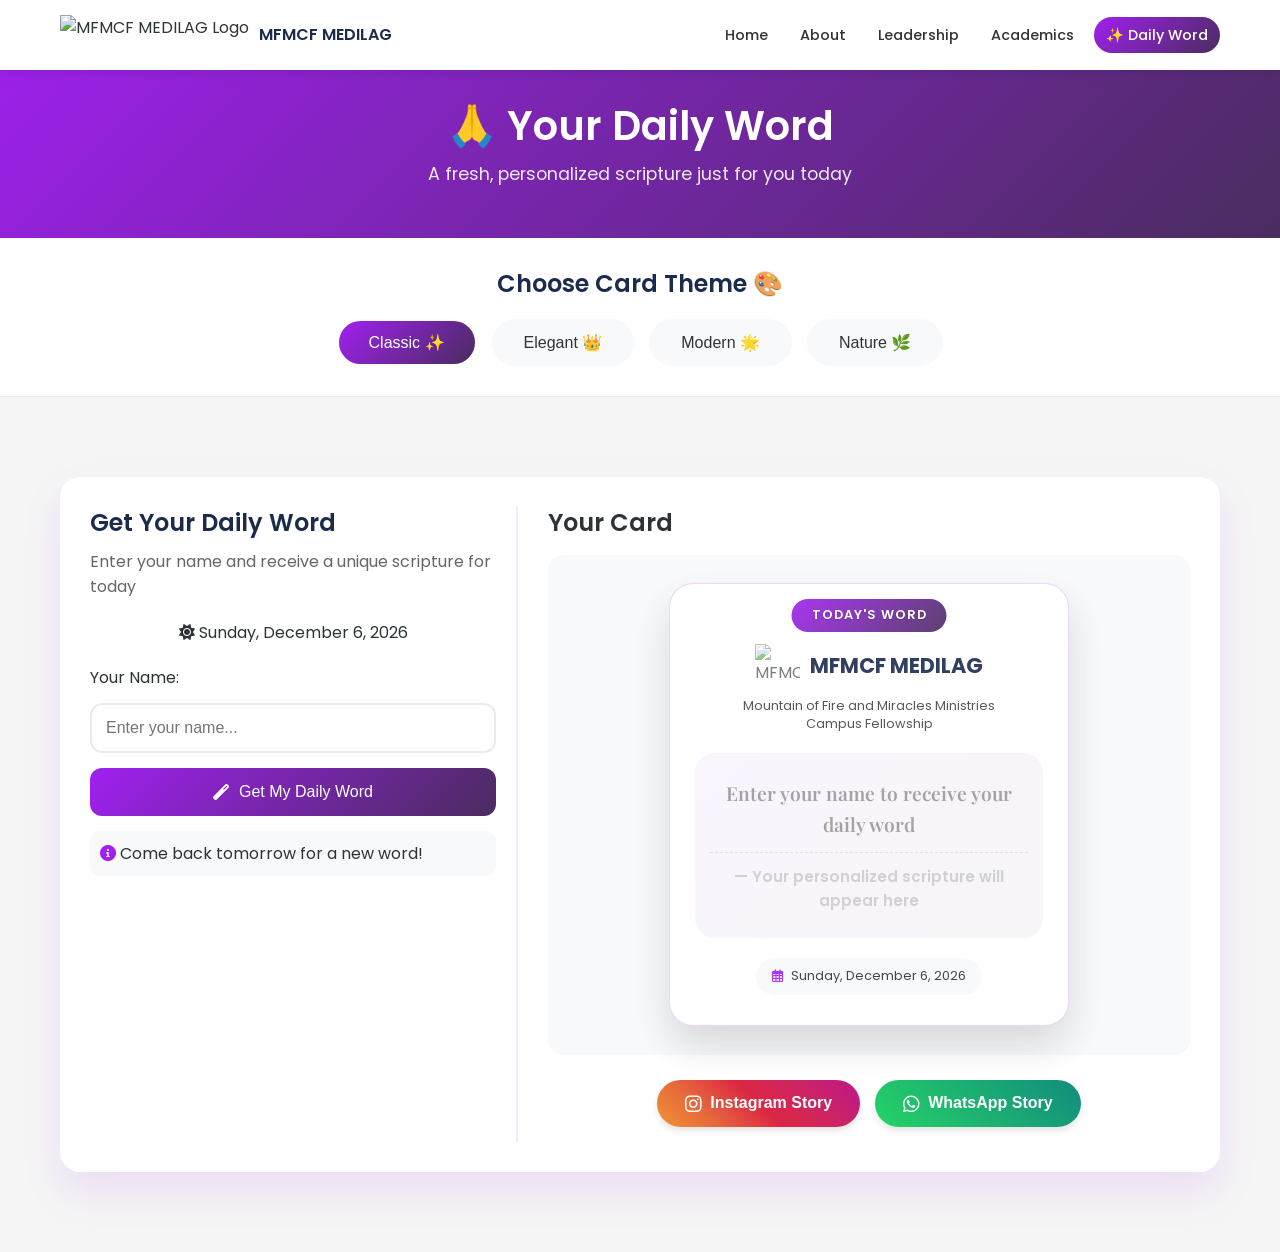
==== commit cf4ebc67: "Update scriptural-cards.html" ====
--- a/scriptural-cards.html
+++ b/scriptural-cards.html
@@ -13,25 +13,42 @@
     <script src="https://cdnjs.cloudflare.com/ajax/libs/html2canvas/1.4.1/html2canvas.min.js"></script>
     <style>
         * { margin: 0; padding: 0; box-sizing: border-box; }
+
         body { font-family: 'Poppins', sans-serif; background: #f5f5f5; }
+
         .container { max-width: 1200px; margin: 0 auto; padding: 0 20px; }
 
         /* Navigation */
         .navbar {
-            background: white; box-shadow: 0 2px 10px rgba(0,0,0,0.1);
-            position: fixed; width: 100%; top: 0; z-index: 1000;
-        }
-        .navbar .container { display: flex; justify-content: space-between; align-items: center; height: 70px; }
+            background: white;
+            box-shadow: 0 2px 10px rgba(0,0,0,0.1);
+            position: fixed;
+            width: 100%;
+            top: 0;
+            z-index: 1000;
+        }
+        .navbar .container {
+            display: flex;
+            justify-content: space-between;
+            align-items: center;
+            height: 70px;
+        }
         .logo { display: flex; align-items: center; gap: 10px; }
         .logo img { height: 40px; width: auto; display: block; }
         .logo span { font-size: 1rem; font-weight: 600; color: #1a2b4c; }
         .nav-menu { display: flex; list-style: none; gap: 0.5rem; }
         .nav-menu li a {
-            color: #333; text-decoration: none; font-weight: 500;
-            padding: 8px 12px; border-radius: 20px; transition: all 0.3s ease; font-size: 0.9rem;
+            color: #333;
+            text-decoration: none;
+            font-weight: 500;
+            padding: 8px 12px;
+            border-radius: 20px;
+            transition: all 0.3s ease;
+            font-size: 0.9rem;
         }
         .nav-menu li a:hover, .nav-menu li a.active {
-            background: linear-gradient(135deg, #A020F0, #4a2c5f); color: white;
+            background: linear-gradient(135deg, #A020F0, #4a2c5f);
+            color: white;
         }
         .hamburger { display: none; flex-direction: column; cursor: pointer; }
         .hamburger span { width: 25px; height: 3px; background: #1a2b4c; margin: 2px 0; transition: 0.3s; }
@@ -39,9 +56,18 @@
         @media (max-width: 768px) {
             .hamburger { display: flex; }
             .nav-menu {
-                position: fixed; left: -100%; top: 70px; flex-direction: column;
-                background: white; width: 100%; height: calc(100vh - 70px);
-                text-align: center; padding: 30px 20px; transition: 0.3s; gap: 15px; overflow-y: auto;
+                position: fixed;
+                left: -100%;
+                top: 70px;
+                flex-direction: column;
+                background: white;
+                width: 100%;
+                height: calc(100vh - 70px);
+                text-align: center;
+                padding: 30px 20px;
+                transition: 0.3s;
+                gap: 15px;
+                overflow-y: auto;
             }
             .nav-menu.active { left: 0; }
             .nav-menu li a { display: block; padding: 15px; }
@@ -50,208 +76,322 @@
         /* Hero */
         .cards-hero {
             background: linear-gradient(135deg, #A020F0, #4a2c5f);
-            padding: 100px 0 50px; text-align: center; color: white;
+            padding: 100px 0 50px;
+            text-align: center;
+            color: white;
         }
         .cards-hero h1 { font-size: 2.5rem; margin-bottom: 0.5rem; }
         .cards-hero p { font-size: 1.1rem; opacity: 0.9; }
 
         /* Theme Selector */
-        .theme-selector { background: white; padding: 30px 0; border-bottom: 1px solid rgba(160,32,240,0.1); }
+        .theme-selector {
+            background: white;
+            padding: 30px 0;
+            border-bottom: 1px solid rgba(160, 32, 240, 0.1);
+        }
         .theme-selector h3 { color: #1a2b4c; margin-bottom: 20px; text-align: center; font-size: 1.5rem; }
         .theme-buttons { display: flex; justify-content: center; gap: 15px; flex-wrap: wrap; }
         .theme-btn {
-            padding: 12px 30px; border: 2px solid transparent; border-radius: 50px;
-            cursor: pointer; font-size: 1rem; font-weight: 500; transition: all 0.3s ease;
-            background: #f8f9fa; color: #333;
-        }
-        .theme-btn:hover { transform: translateY(-2px); box-shadow: 0 5px 15px rgba(160,32,240,0.2); }
+            padding: 12px 30px;
+            border: 2px solid transparent;
+            border-radius: 50px;
+            cursor: pointer;
+            font-size: 1rem;
+            font-weight: 500;
+            transition: all 0.3s ease;
+            background: #f8f9fa;
+            color: #333;
+        }
+        .theme-btn:hover { transform: translateY(-2px); box-shadow: 0 5px 15px rgba(160, 32, 240, 0.2); }
         .theme-btn.active { color: white; border-color: #fff; }
         .theme-btn.classic.active { background: linear-gradient(135deg, #A020F0, #4a2c5f); }
         .theme-btn.elegant.active { background: linear-gradient(135deg, #daa520, #b8860b); }
-        .theme-btn.modern.active  { background: linear-gradient(135deg, #2c3e50, #3498db); }
-        .theme-btn.nature.active  { background: linear-gradient(135deg, #2e7d32, #81c784); }
-
-        /* Generator layout */
+        .theme-btn.modern.active { background: linear-gradient(135deg, #2c3e50, #3498db); }
+        .theme-btn.nature.active { background: linear-gradient(135deg, #2e7d32, #81c784); }
+
+        /* Generator */
         .generator-container {
-            display: grid; grid-template-columns: 1fr 1.5fr; gap: 30px;
-            background: white; border-radius: 20px; padding: 30px;
-            box-shadow: 0 20px 40px rgba(160,32,240,0.1); margin: 40px 0;
-        }
-        .input-section { padding-right: 20px; border-right: 2px solid rgba(160,32,240,0.1); }
+            display: grid;
+            grid-template-columns: 1fr 1.5fr;
+            gap: 30px;
+            background: white;
+            border-radius: 20px;
+            padding: 30px;
+            box-shadow: 0 20px 40px rgba(160, 32, 240, 0.1);
+            margin: 40px 0;
+        }
+        .input-section {
+            padding-right: 20px;
+            border-right: 2px solid rgba(160, 32, 240, 0.1);
+        }
         .input-section h2 { color: #1a2b4c; margin-bottom: 10px; }
-        .input-section p  { color: #666; margin-bottom: 20px; }
+        .input-section p { color: #666; margin-bottom: 20px; }
         .input-group input {
-            width: 100%; padding: 14px; border: 2px solid #e9ecef;
-            border-radius: 12px; margin: 12px 0 15px; font-size: 1rem;
+            width: 100%;
+            padding: 14px;
+            border: 2px solid #e9ecef;
+            border-radius: 12px;
+            margin: 12px 0 15px;
+            font-size: 1rem;
         }
         .btn-generate {
-            width: 100%; padding: 15px;
+            width: 100%;
+            padding: 15px;
             background: linear-gradient(135deg, #A020F0, #4a2c5f);
-            color: white; border: none; border-radius: 12px; cursor: pointer;
-            display: flex; align-items: center; justify-content: center;
-            gap: 10px; font-size: 1rem; transition: all 0.3s ease;
-        }
-        .btn-generate:hover { transform: translateY(-2px); box-shadow: 0 10px 20px rgba(160,32,240,0.3); }
-
-        /* Card preview area */
-        .card-preview-container {
-            background: #f0f0f0;
-            padding: 24px;
-            border-radius: 15px;
-            min-height: 480px;
+            color: white;
+            border: none;
+            border-radius: 12px;
+            cursor: pointer;
             display: flex;
             align-items: center;
             justify-content: center;
-        }
-
-        /* ── ON-SCREEN CARD (stays narrow, like the saved image) ── */
+            gap: 10px;
+            font-size: 1rem;
+            transition: all 0.3s ease;
+        }
+        .btn-generate:hover { transform: translateY(-2px); box-shadow: 0 10px 20px rgba(160, 32, 240, 0.3); }
+
+        /* Card Preview */
+        .card-preview-container {
+            background: #f8f9fa;
+            padding: 20px;
+            border-radius: 15px;
+            min-height: 500px;
+            display: flex;
+            align-items: center;
+            justify-content: center;
+        }
+
+        /* ===== CARD THEMES ===== */
         .scripture-card-personal {
-            width: 280px;           /* narrow portrait width */
-            border-radius: 20px;
-            padding: 44px 22px 28px;
-            box-shadow: 0 16px 40px rgba(0,0,0,0.18);
+            background: white;
+            border-radius: 24px;
+            padding: 40px 25px 30px;
+            box-shadow: 0 20px 40px rgba(0,0,0,0.15);
             font-family: 'Poppins', sans-serif;
             position: relative;
-            flex-shrink: 0;
+            width: 100%;
+            max-width: 400px;
+            margin: 0 auto;
             transition: all 0.3s ease;
         }
 
-        /* CLASSIC */
-        .theme-classic { background: white; border: 1px solid rgba(160,32,240,0.2); }
-        .theme-classic .daily-badge { background: linear-gradient(135deg, #A020F0, #4a2c5f); color: white; }
+        /* THEME 1: CLASSIC */
+        .theme-classic { background: white; border: 1px solid rgba(160, 32, 240, 0.2); }
+        .theme-classic .daily-badge { background: linear-gradient(135deg, #A020F0, #4a2c5f); color: white; text-shadow: 0 1px 2px rgba(0,0,0,0.2); }
         .theme-classic .fellowship-name { color: #1a2b4c; }
-        .theme-classic .message-box { background: linear-gradient(135deg, rgba(160,32,240,0.05), rgba(74,44,95,0.05)); }
-
-        /* ELEGANT */
-        .theme-elegant { background: linear-gradient(135deg, #fff9e6, #fff); border: 2px solid #daa520; }
+        .theme-classic .message-box { background: linear-gradient(135deg, rgba(160, 32, 240, 0.05), rgba(74, 44, 95, 0.05)); }
+
+        /* THEME 2: ELEGANT */
+        .theme-elegant { background: linear-gradient(135deg, #fff9e6, #fff); border: 2px solid #daa520; position: relative; }
         .theme-elegant::before {
-            content: ''; position: absolute; top: 8px; left: 8px; right: 8px; bottom: 8px;
-            border: 1px solid #daa520; border-radius: 14px; pointer-events: none;
-        }
-        .theme-elegant .daily-badge { background: linear-gradient(135deg, #daa520, #b8860b); color: white; font-family: 'Cormorant Garamond', serif; letter-spacing: 2px; }
-        .theme-elegant .fellowship-name { font-family: 'Cormorant Garamond', serif; color: #b8860b; }
-        .theme-elegant .message-box { background: rgba(218,165,32,0.05); border: 1px solid rgba(218,165,32,0.2); }
+            content: '';
+            position: absolute;
+            top: 10px; left: 10px; right: 10px; bottom: 10px;
+            border: 1px solid #daa520;
+            border-radius: 16px;
+            pointer-events: none;
+        }
+        .theme-elegant .daily-badge { background: linear-gradient(135deg, #daa520, #b8860b); color: white; font-family: 'Cormorant Garamond', serif; font-size: 1rem; letter-spacing: 2px; }
+        .theme-elegant .fellowship-name { font-family: 'Cormorant Garamond', serif; font-size: 1.6rem; color: #b8860b; }
+        .theme-elegant .message-box { background: rgba(218, 165, 32, 0.05); border: 1px solid rgba(218, 165, 32, 0.2); }
         .theme-elegant .scripture-text { font-family: 'Cormorant Garamond', serif; font-style: italic; }
 
-        /* MODERN */
-        .theme-modern { background: linear-gradient(135deg, #2c3e50, #3498db); color: white; }
-        .theme-modern .daily-badge { background: rgba(255,255,255,0.2); color: white; border: 1px solid rgba(255,255,255,0.3); }
-        .theme-modern .fellowship-name { color: white; font-weight: 300; letter-spacing: 1px; }
+        /* THEME 3: MODERN */
+        .theme-modern { background: linear-gradient(135deg, #2c3e50, #3498db); border: none; color: white; }
+        .theme-modern .daily-badge { background: rgba(255,255,255,0.2); backdrop-filter: blur(5px); color: white; border: 1px solid rgba(255,255,255,0.3); }
+        .theme-modern .fellowship-name { color: white; font-weight: 300; letter-spacing: 2px; }
         .theme-modern .subtitle { color: rgba(255,255,255,0.9); }
-        .theme-modern .message-box { background: rgba(255,255,255,0.1); border: 1px solid rgba(255,255,255,0.2); }
+        .theme-modern .message-box { background: rgba(255,255,255,0.1); backdrop-filter: blur(5px); border: 1px solid rgba(255,255,255,0.2); }
         .theme-modern .scripture-text { color: white; font-weight: 300; }
         .theme-modern .scripture-verse { color: rgba(255,255,255,0.8); border-top-color: rgba(255,255,255,0.3); }
         .theme-modern .date-stamp { background: rgba(255,255,255,0.2); color: white; }
         .theme-modern .date-stamp i { color: white; }
 
-        /* NATURE */
-        .theme-nature { background: linear-gradient(135deg, #2e7d32, #81c784); color: white; overflow: hidden; }
+        /* THEME 4: NATURE */
+        .theme-nature { background: linear-gradient(135deg, #2e7d32, #81c784); border: none; position: relative; overflow: hidden; color: white; }
         .theme-nature::before {
-            content: '🌿🌱🍃'; position: absolute; top: 0; left: 0; right: 0; bottom: 0;
-            font-size: 36px; opacity: 0.08; display: flex; align-items: center;
-            justify-content: center; transform: rotate(-10deg); pointer-events: none;
-        }
-        .theme-nature .daily-badge { background: rgba(255,255,255,0.2); color: white; border: 1px solid rgba(255,255,255,0.3); }
+            content: '🌿🌱🍃';
+            position: absolute;
+            top: 0; left: 0; right: 0; bottom: 0;
+            font-size: 40px;
+            opacity: 0.1;
+            display: flex;
+            align-items: center;
+            justify-content: center;
+            transform: rotate(-10deg);
+            pointer-events: none;
+        }
+        .theme-nature .daily-badge { background: rgba(255,255,255,0.2); backdrop-filter: blur(5px); color: white; border: 1px solid rgba(255,255,255,0.3); }
         .theme-nature .fellowship-name { color: white; }
         .theme-nature .subtitle { color: rgba(255,255,255,0.9); }
-        .theme-nature .message-box { background: rgba(255,255,255,0.15); }
+        .theme-nature .message-box { background: rgba(255,255,255,0.15); backdrop-filter: blur(5px); }
         .theme-nature .scripture-text { color: white; }
         .theme-nature .scripture-verse { color: rgba(255,255,255,0.9); border-top-color: rgba(255,255,255,0.3); }
         .theme-nature .date-stamp { background: rgba(255,255,255,0.2); color: white; }
         .theme-nature .date-stamp i { color: white; }
 
-        /* ── Shared card inner elements ── */
+        /* Common Card Elements */
         .daily-badge {
-            position: absolute; top: 14px; left: 50%; transform: translateX(-50%);
-            padding: 5px 18px; border-radius: 30px;
-            font-size: 0.68rem; font-weight: 700; letter-spacing: 1.5px;
-            white-space: nowrap; z-index: 10;
-        }
-        .card-header { text-align: center; margin-top: 18px; margin-bottom: 14px; }
-        .logo-title { display: flex; align-items: center; justify-content: center; gap: 8px; margin-bottom: 5px; }
-        .card-logo { width: 36px; height: 36px; object-fit: contain; }
-        .fellowship-name { font-size: 1rem; font-weight: 700; margin: 0; line-height: 1.2; }
-        .subtitle { font-size: 0.65rem; line-height: 1.4; opacity: 0.8; margin-top: 3px; }
-        .message-box { border-radius: 14px; padding: 18px 14px; margin: 14px 0; text-align: center; }
+            position: absolute;
+            top: 15px;
+            left: 50%;
+            transform: translateX(-50%);
+            padding: 6px 20px;
+            border-radius: 30px;
+            font-size: 0.8rem;
+            font-weight: 600;
+            letter-spacing: 1px;
+            white-space: nowrap;
+            z-index: 10;
+            color: white;
+        }
+        .card-header { text-align: center; margin-top: 20px; margin-bottom: 20px; }
+        .logo-title { display: flex; align-items: center; justify-content: center; gap: 10px; margin-bottom: 8px; flex-wrap: wrap; }
+        .card-logo { width: 45px; height: 45px; object-fit: contain; display: block; }
+        .fellowship-name { font-size: 1.3rem; font-weight: 700; margin: 0; line-height: 1.2; }
+        .subtitle { font-size: 0.8rem; line-height: 1.4; opacity: 0.9; padding: 0 10px; }
+        .message-box { border-radius: 20px; padding: 25px 15px; margin: 20px 0; text-align: center; }
         .scripture-text {
-            font-size: 0.95rem; line-height: 1.6; font-weight: 600;
-            margin-bottom: 10px; font-family: 'Playfair Display', serif; word-break: break-word;
-        }
-        .scripture-verse {
-            font-size: 0.78rem; font-weight: 600;
-            border-top: 1px dashed rgba(0,0,0,0.12); padding-top: 10px; margin-top: 4px;
-        }
+            font-size: 1.2rem;
+            line-height: 1.6;
+            font-weight: 600;
+            margin-bottom: 12px;
+            font-family: 'Playfair Display', serif;
+            word-break: break-word;
+        }
+        .scripture-verse { font-size: 0.95rem; font-weight: 600; border-top: 1px dashed rgba(0,0,0,0.1); padding-top: 12px; margin-top: 5px; }
         .date-stamp {
-            display: flex; align-items: center; justify-content: center; gap: 6px;
-            font-size: 0.65rem; background: #f8f9fa; padding: 6px 12px;
-            border-radius: 40px; width: fit-content; margin: 0 auto;
-        }
-        .date-stamp i { color: #A020F0; font-size: 0.7rem; }
+            display: flex;
+            align-items: center;
+            justify-content: center;
+            gap: 8px;
+            font-size: 0.8rem;
+            background: #f8f9fa;
+            padding: 8px 16px;
+            border-radius: 40px;
+            width: fit-content;
+            margin: 0 auto;
+        }
+        .date-stamp i { color: #A020F0; }
 
         /* Buttons */
         .download-options { display: flex; gap: 15px; margin-top: 25px; justify-content: center; flex-wrap: wrap; }
         .btn-download, .btn-share {
-            padding: 14px 28px; border: none; border-radius: 50px; cursor: pointer;
-            display: inline-flex; align-items: center; justify-content: center; gap: 10px;
-            font-size: 1rem; font-weight: 600; transition: all 0.3s ease;
-            min-width: 160px; box-shadow: 0 4px 6px rgba(0,0,0,0.1);
+            padding: 14px 28px;
+            border: none;
+            border-radius: 50px;
+            cursor: pointer;
+            display: inline-flex;
+            align-items: center;
+            justify-content: center;
+            gap: 10px;
+            font-size: 1rem;
+            font-weight: 600;
+            transition: all 0.3s ease;
+            flex: 0 1 auto;
+            min-width: 160px;
+            box-shadow: 0 4px 6px rgba(0,0,0,0.1);
         }
         .btn-download { background: linear-gradient(135deg, #A020F0, #4a2c5f); color: white; }
-        .btn-download:hover { transform: translateY(-3px); box-shadow: 0 8px 15px rgba(160,32,240,0.3); }
+        .btn-download:hover { transform: translateY(-3px); box-shadow: 0 8px 15px rgba(160, 32, 240, 0.3); }
         .btn-share { background: white; color: #4a2c5f; border: 2px solid #4a2c5f; }
-        .btn-share:hover { background: #4a2c5f; color: white; transform: translateY(-3px); }
+        .btn-share:hover { background: #4a2c5f; color: white; transform: translateY(-3px); box-shadow: 0 8px 15px rgba(74, 44, 95, 0.2); }
 
         .story-options { display: flex; gap: 15px; margin: 25px 0 15px; justify-content: center; flex-wrap: wrap; }
         .btn-story {
-            padding: 14px 28px; border: none; border-radius: 50px; cursor: pointer;
-            display: inline-flex; align-items: center; justify-content: center; gap: 8px;
-            font-size: 1rem; font-weight: 600; transition: all 0.3s ease;
-            min-width: 180px; color: white; box-shadow: 0 4px 6px rgba(0,0,0,0.1);
-        }
-        .btn-story.instagram { background: linear-gradient(45deg,#f09433,#e6683c,#dc2743,#cc2366,#bc1888); }
-        .btn-story.instagram:hover { transform: translateY(-3px); box-shadow: 0 8px 15px rgba(225,48,108,0.4); }
-        .btn-story.whatsapp { background: linear-gradient(45deg,#25D366,#128C7E); }
-        .btn-story.whatsapp:hover { transform: translateY(-3px); box-shadow: 0 8px 15px rgba(37,211,102,0.4); }
+            padding: 14px 28px;
+            border: none;
+            border-radius: 50px;
+            cursor: pointer;
+            display: inline-flex;
+            align-items: center;
+            justify-content: center;
+            gap: 8px;
+            font-size: 1rem;
+            font-weight: 600;
+            transition: all 0.3s ease;
+            min-width: 180px;
+            color: white;
+            box-shadow: 0 4px 6px rgba(0,0,0,0.1);
+        }
+        .btn-story i { font-size: 1.2rem; }
+        .btn-story.instagram { background: linear-gradient(45deg, #f09433, #e6683c, #dc2743, #cc2366, #bc1888); }
+        .btn-story.instagram:hover { transform: translateY(-3px); box-shadow: 0 8px 15px rgba(225, 48, 108, 0.4); }
+        .btn-story.whatsapp { background: linear-gradient(45deg, #25D366, #128C7E); }
+        .btn-story.whatsapp:hover { transform: translateY(-3px); box-shadow: 0 8px 15px rgba(37, 211, 102, 0.4); }
 
         /* Popup */
         .popup-overlay {
-            position: fixed; top: 0; left: 0; right: 0; bottom: 0;
-            background: rgba(0,0,0,0.5); display: none; align-items: center;
-            justify-content: center; z-index: 2000; backdrop-filter: blur(5px);
+            position: fixed;
+            top: 0; left: 0; right: 0; bottom: 0;
+            background: rgba(0,0,0,0.5);
+            display: none;
+            align-items: center;
+            justify-content: center;
+            z-index: 2000;
+            backdrop-filter: blur(5px);
         }
         .popup-container {
-            background: white; border-radius: 24px; padding: 30px;
-            max-width: 350px; width: 90%; text-align: center; animation: popIn 0.3s ease;
-        }
-        @keyframes popIn { 0%{transform:scale(0.9);opacity:0} 100%{transform:scale(1);opacity:1} }
+            background: white;
+            border-radius: 24px;
+            padding: 30px;
+            max-width: 350px;
+            width: 90%;
+            text-align: center;
+            animation: popIn 0.3s ease;
+        }
+        @keyframes popIn {
+            0% { transform: scale(0.9); opacity: 0; }
+            100% { transform: scale(1); opacity: 1; }
+        }
         .popup-icon {
-            width: 70px; height: 70px; background: linear-gradient(135deg,#A020F0,#4a2c5f);
-            border-radius: 50%; display: flex; align-items: center; justify-content: center; margin: 0 auto 20px;
+            width: 70px; height: 70px;
+            background: linear-gradient(135deg, #A020F0, #4a2c5f);
+            border-radius: 50%;
+            display: flex;
+            align-items: center;
+            justify-content: center;
+            margin: 0 auto 20px;
         }
         .popup-icon i { font-size: 2rem; color: white; }
         .popup-close {
-            background: linear-gradient(135deg,#A020F0,#4a2c5f); color: white;
-            border: none; padding: 12px 35px; border-radius: 50px; font-size: 1rem;
-            cursor: pointer; margin-top: 15px;
+            background: linear-gradient(135deg, #A020F0, #4a2c5f);
+            color: white;
+            border: none;
+            padding: 12px 35px;
+            border-radius: 50px;
+            font-size: 1rem;
+            cursor: pointer;
+            margin-top: 15px;
         }
 
         /* Responsive */
         @media (max-width: 992px) {
             .generator-container { grid-template-columns: 1fr; }
-            .input-section { border-right: none; border-bottom: 2px solid rgba(160,32,240,0.1); padding-right: 0; padding-bottom: 20px; }
+            .input-section { border-right: none; border-bottom: 2px solid rgba(160, 32, 240, 0.1); padding-right: 0; padding-bottom: 20px; }
         }
         @media (max-width: 768px) {
             .cards-hero h1 { font-size: 2rem; }
             .theme-btn { padding: 8px 20px; font-size: 0.9rem; }
         }
         @media (max-width: 480px) {
+            .scripture-card-personal { max-width: 320px; padding: 35px 20px 25px; }
+            .card-logo { width: 40px; height: 40px; }
+            .fellowship-name { font-size: 1.1rem; }
+            .scripture-text { font-size: 1.1rem; }
             .story-options, .download-options { flex-direction: column; gap: 10px; }
             .btn-story, .btn-download, .btn-share { width: 100%; min-width: auto; }
+        }
+        @media (max-width: 360px) {
+            .scripture-card-personal { max-width: 280px; padding: 30px 15px 20px; }
+            .scripture-text { font-size: 1rem; }
         }
     </style>
 </head>
 <body>
 
+    <!-- Popup -->
     <div class="popup-overlay" id="comingSoonPopup">
         <div class="popup-container">
             <div class="popup-icon"><i class="fas fa-hourglass-half"></i></div>
@@ -261,6 +401,7 @@
         </div>
     </div>
 
+    <!-- Navigation -->
     <nav class="navbar">
         <div class="container">
             <div class="logo">
@@ -278,6 +419,7 @@
         </div>
     </nav>
 
+    <!-- Hero -->
     <section class="cards-hero">
         <div class="container">
             <h1>🙏 Your Daily Word</h1>
@@ -285,26 +427,28 @@
         </div>
     </section>
 
+    <!-- Theme Selector -->
     <section class="theme-selector">
         <div class="container">
             <h3>Choose Card Theme 🎨</h3>
             <div class="theme-buttons">
                 <button class="theme-btn classic active" onclick="setTheme('classic')">Classic ✨</button>
                 <button class="theme-btn elegant" onclick="setTheme('elegant')">Elegant 👑</button>
-                <button class="theme-btn modern"  onclick="setTheme('modern')">Modern 🌟</button>
-                <button class="theme-btn nature"  onclick="setTheme('nature')">Nature 🌿</button>
+                <button class="theme-btn modern" onclick="setTheme('modern')">Modern 🌟</button>
+                <button class="theme-btn nature" onclick="setTheme('nature')">Nature 🌿</button>
             </div>
         </div>
     </section>
 
-    <section style="padding:40px 0;">
+    <!-- Generator -->
+    <section style="padding: 40px 0;">
         <div class="container">
             <div class="generator-container">
-
+                <!-- Input -->
                 <div class="input-section">
                     <h2>Get Your Daily Word</h2>
                     <p>Enter your name and receive a unique scripture for today</p>
-                    <div style="text-align:center;margin-bottom:20px;">
+                    <div class="daily-message" style="text-align:center; margin-bottom:20px;">
                         <i class="fas fa-sun"></i> <span id="todayDate"></span>
                     </div>
                     <div class="input-group">
@@ -314,17 +458,20 @@
                             <i class="fas fa-wand-magic"></i> Get My Daily Word
                         </button>
                     </div>
-                    <div style="background:#f8f9fa;padding:10px;border-radius:10px;margin-top:15px;">
+                    <div class="info-box" style="background:#f8f9fa; padding:10px; border-radius:10px; margin-top:15px;">
                         <i class="fas fa-info-circle" style="color:#A020F0;"></i>
                         Come back tomorrow for a new word!
                     </div>
                 </div>
 
+                <!-- Card Preview -->
                 <div>
                     <h2>Your Card</h2>
                     <div class="card-preview-container">
-                        <div id="generatedCard"></div>
+                        <div id="generatedCard" class="generated-card"></div>
                     </div>
+
+                    <!-- Story Buttons -->
                     <div class="story-options">
                         <button id="storyInstagramBtn" class="btn-story instagram">
                             <i class="fab fa-instagram"></i> Instagram Story
@@ -333,564 +480,735 @@
                             <i class="fab fa-whatsapp"></i> WhatsApp Story
                         </button>
                     </div>
-                    <div class="download-options" id="downloadOptions" style="display:none;">
+
+                    <!-- Download Options -->
+                    <div class="download-options" id="downloadOptions" style="display: none;">
                         <button id="downloadCardBtn" class="btn-download"><i class="fas fa-download"></i> Save Image</button>
-                        <button id="shareCardBtn"   class="btn-share"><i class="fas fa-share-alt"></i> Share</button>
+                        <button id="shareCardBtn" class="btn-share"><i class="fas fa-share-alt"></i> Share</button>
                     </div>
                 </div>
-
             </div>
         </div>
     </section>
 
-<script>
-/* ─── Scripture bank ─────────────────────────────────────────────── */
-const scriptureBank = [
-    { text: "you are helped by God", verse: "Psalm 121:2" },
-    { text: "the Lord is your helper", verse: "Hebrews 13:6" },
-    { text: "God is your refuge and strength", verse: "Psalm 46:1" },
-    { text: "you can do all things through Christ", verse: "Philippians 4:13" },
-    { text: "the Lord gives you wisdom", verse: "Proverbs 2:6" },
-    { text: "you are fearfully and wonderfully made", verse: "Psalm 139:14" },
-    { text: "the Lord is with you wherever you go", verse: "Joshua 1:9" },
-    { text: "My grace is sufficient for you", verse: "2 Corinthians 12:9" },
-    { text: "you will mount up with wings like eagles", verse: "Isaiah 40:31" },
-    { text: "the Lord will fight for you", verse: "Exodus 14:14" },
-    { text: "God goes before you into every exam and every challenge", verse: "Deuteronomy 31:8" },
-    { text: "the Lord prepares a table for you even before your examiners", verse: "Psalm 23:5" },
-    { text: "God makes every crooked academic path straight for you", verse: "Isaiah 45:2" },
-    { text: "the Lord clears the way and nothing shall block your success", verse: "Isaiah 40:4" },
-    { text: "God has already gone ahead and secured your result", verse: "John 14:2" },
-    { text: "before you sat this exam, God had already ordained your victory", verse: "Jeremiah 1:5" },
-    { text: "the Lord's presence goes with you and gives you rest", verse: "Exodus 33:14" },
-    { text: "God fights for you in every paper you sit", verse: "Exodus 14:14" },
-    { text: "the Lord has cleared every obstacle on your academic path", verse: "Isaiah 57:14" },
-    { text: "God's angels encamp around you even in the exam hall", verse: "Psalm 34:7" },
-    { text: "God deposits supernatural understanding in your spirit", verse: "Daniel 2:23" },
-    { text: "you receive wisdom directly from the throne of God", verse: "James 1:5" },
-    { text: "God makes you ten times wiser than those around you", verse: "Daniel 1:20" },
-    { text: "the Spirit of God gives you insight no textbook can teach", verse: "1 Corinthians 2:10" },
-    { text: "God causes knowledge to flow through your mind like a river", verse: "John 7:38" },
-    { text: "your understanding is supernaturally sharpened by God", verse: "Proverbs 2:6" },
-    { text: "God gives you answers that surprise even yourself", verse: "Ephesians 3:20" },
-    { text: "the Spirit of revelation rests upon your mind as you write", verse: "Ephesians 1:17" },
-    { text: "God opens hidden chambers of knowledge within your mind", verse: "Proverbs 24:4" },
-    { text: "you carry an anointing for academic excellence", verse: "1 John 2:27" },
-    { text: "God grants His beloved sweet sleep before the battle", verse: "Psalm 127:2" },
-    { text: "you lay down tonight without fear, for God keeps you", verse: "Psalm 4:8" },
-    { text: "as you sleep, God ministers peace to your weary mind", verse: "Psalm 94:19" },
-    { text: "God speaks to you in the night and prepares you for tomorrow", verse: "Job 33:15" },
-    { text: "your sleep tonight is part of God's strategy for your success", verse: "Proverbs 3:24" },
-    { text: "God restores your strength through rest for the day ahead", verse: "Isaiah 40:31" },
-    { text: "cast tomorrow's paper on God tonight and sleep in His peace", verse: "1 Peter 5:7" },
-    { text: "the Lord watches over you through the night before your exam", verse: "Psalm 121:4" },
-    { text: "God's peace replaces every nervous thought tonight", verse: "Philippians 4:7" },
-    { text: "you wake tomorrow refreshed, sharp, and ready, by God's grace", verse: "Lamentations 3:23" },
-    { text: "this is the day the Lord has made for your breakthrough", verse: "Psalm 118:24" },
-    { text: "God's mercies are new this morning and cover this exam", verse: "Lamentations 3:23" },
-    { text: "rise with confidence, for the Lord has already gone before you", verse: "Deuteronomy 31:8" },
-    { text: "joy comes this morning as God turns your anxiety to praise", verse: "Psalm 30:5" },
-    { text: "your steps today are ordered by the Lord from morning to evening", verse: "Psalm 37:23" },
-    { text: "the Lord anoints your mind afresh on the morning of your exam", verse: "Psalm 23:5" },
-    { text: "God's strength is made perfect in you right now, this morning", verse: "2 Corinthians 12:9" },
-    { text: "the same God who woke you up will carry you through this day", verse: "Psalm 3:5" },
-    { text: "God crowns this morning with His goodness and favour", verse: "Psalm 65:11" },
-    { text: "God's strength is made perfect in your weakness and gaps", verse: "2 Corinthians 12:9" },
-    { text: "where your preparation ends, God's sufficiency begins", verse: "2 Corinthians 3:5" },
-    { text: "God fills every gap in your knowledge with His grace", verse: "Psalm 23:1" },
-    { text: "you are not disqualified, for God redeems what you lack", verse: "Joel 2:25" },
-    { text: "God makes even your little preparation more than enough", verse: "John 6:11" },
-    { text: "the same God who multiplied loaves multiplies your knowledge", verse: "Matthew 14:19" },
-    { text: "do not despise your small preparation, God will enlarge it", verse: "Zechariah 4:10" },
-    { text: "God covers your vulnerabilities with His unlimited wisdom", verse: "Proverbs 2:7" },
-    { text: "you are not defined by how much you studied but by who God is", verse: "Philippians 4:13" },
-    { text: "God steps in where you could not and makes up the difference", verse: "Psalm 18:32" },
-    { text: "God anchors your thoughts and keeps your mind from wandering", verse: "Isaiah 26:3" },
-    { text: "you fix your eyes on the paper and the Spirit guides your pen", verse: "Hebrews 12:2" },
-    { text: "every distraction is silenced by the peace of God in your mind", verse: "Philippians 4:7" },
-    { text: "God sharpens your concentration like iron sharpening iron", verse: "Proverbs 27:17" },
-    { text: "your mind is stayed on God and therefore kept in perfect peace", verse: "Isaiah 26:3" },
-    { text: "God gives you single-minded focus for every question before you", verse: "James 1:8" },
-    { text: "no noise, no fear, no distraction can steal your focus today", verse: "2 Timothy 1:7" },
-    { text: "the Lord quiets every anxious voice so you can think clearly", verse: "Zephaniah 3:17" },
-    { text: "God keeps your eyes on what matters and your mind sharp", verse: "Proverbs 4:25" },
-    { text: "you set your mind on things above and God sets your mind at ease", verse: "Colossians 3:2" },
-    { text: "wait on the Lord concerning your result and be of good courage", verse: "Psalm 27:14" },
-    { text: "God is working behind the scenes on your behalf right now", verse: "Romans 8:28" },
-    { text: "your result is in the hands of the One who makes no mistakes", verse: "Psalm 31:15" },
-    { text: "God causes your result to be a testimony of His faithfulness", verse: "Psalm 40:3" },
-    { text: "no marker, no examiner, no system can override God's plan for you", verse: "Proverbs 21:1" },
-    { text: "God turns the hearts of examiners in your favour", verse: "Proverbs 21:1" },
-    { text: "you trust God in the waiting, for He is never late", verse: "Habakkuk 2:3" },
-    { text: "your expected end is good, and God ensures it", verse: "Jeremiah 29:11" },
-    { text: "God surprises you with a result better than you imagined", verse: "Ephesians 3:20" },
-    { text: "this result will declare the goodness of God in your life", verse: "Psalm 27:13" },
-    { text: "give God thanks before the result, during the wait, and after", verse: "1 Thessalonians 5:18" },
-    { text: "your praise in the middle of exam season is your greatest weapon", verse: "2 Chronicles 20:22" },
-    { text: "as you worship, God inhabits your praises and your papers", verse: "Psalm 22:3" },
-    { text: "thanksgiving unlocks the favour of God over your academics", verse: "Psalm 100:4" },
-    { text: "praise God before you see the result, for faith honours Him", verse: "Hebrews 11:6" },
-    { text: "your gratitude today makes room for God's miracle tomorrow", verse: "Psalm 50:23" },
-    { text: "sing to the Lord even in exam season, for He is still good", verse: "Psalm 9:2" },
-    { text: "a grateful student is a student whose heart God opens wider", verse: "Colossians 3:15" },
-    { text: "thank God for the knowledge He has already placed inside you", verse: "1 Corinthians 1:4" },
-    { text: "your worship is the atmosphere in which your breakthrough is born", verse: "Acts 16:25" },
-    { text: "God's plan for your career is greater than any grade", verse: "Jeremiah 29:11" },
-    { text: "your qualification and your calling are both in God's hands", verse: "Romans 11:29" },
-    { text: "God planted you in this course for a purpose beyond marks", verse: "Esther 4:14" },
-    { text: "the skills God builds in you outlast every exam result", verse: "Proverbs 22:29" },
-    { text: "God is not just building your certificate but your character", verse: "Romans 5:4" },
-    { text: "God makes you stand out in your field for His glory", verse: "Daniel 6:3" },
-    { text: "the Lord of hosts is the author of your professional destiny", verse: "Isaiah 46:10" },
-    { text: "what God has purposed for your career no exam can cancel", verse: "Isaiah 46:11" },
-    { text: "God will make your name great in your field, for His glory", verse: "Genesis 12:2" },
-    { text: "where two or three study in God's name, He is among them", verse: "Matthew 18:20" },
-    { text: "iron sharpens iron, so let godly friends sharpen your mind", verse: "Proverbs 27:17" },
-    { text: "bear one another's academic burdens and fulfil God's law", verse: "Galatians 6:2" },
-    { text: "do not forsake the gathering of believers in exam season", verse: "Hebrews 10:25" },
-    { text: "God places the right study partners in your path on purpose", verse: "Ecclesiastes 4:9" },
-    { text: "two are better than one, for they have a good reward", verse: "Ecclesiastes 4:9" },
-    { text: "pray for one another in your fellowship and see God move", verse: "James 5:16" },
-    { text: "your campus fellowship is a furnace of favour for your academics", verse: "Malachi 3:10" },
-    { text: "God anoints your pen to write with precision and clarity", verse: "Psalm 45:1" },
-    { text: "your hands are guided by the Spirit as you write your answers", verse: "Exodus 31:3" },
-    { text: "the words you write are backed by the wisdom of heaven", verse: "Luke 21:15" },
-    { text: "God gives you words and wisdom no examiner can fault", verse: "Luke 21:15" },
-    { text: "your answer script carries the mark of divine excellence", verse: "Daniel 5:12" },
-    { text: "God orders every word you write for maximum impact", verse: "Proverbs 25:11" },
-    { text: "the same Spirit that raised Christ from the dead quickens your answers", verse: "Romans 8:11" },
-    { text: "God causes your paper to find favour before the one who marks it", verse: "Esther 2:17" },
-    { text: "your writing flows with clarity because God directs your thoughts", verse: "Psalm 45:1" },
-    { text: "every answer you give is seasoned with God's grace", verse: "Colossians 4:6" },
-    { text: "you finish strong because God who began this will complete it", verse: "Philippians 1:6" },
-    { text: "the end of your academic journey shall be greater than its beginning", verse: "Job 8:7" },
-    { text: "God gives you the grace to finish what you started", verse: "2 Corinthians 8:11" },
-    { text: "you shall not crash at the final lap, for God renews your strength", verse: "Isaiah 40:31" },
-    { text: "press toward the mark, for God pulls you past every finish line", verse: "Philippians 3:14" },
-    { text: "you endure to the end and the reward of God awaits you", verse: "Matthew 24:13" },
-    { text: "God crowns the end of your exams with His glory", verse: "Proverbs 4:18" },
-    { text: "your last paper shall be your greatest testimony", verse: "Psalm 126:3" },
-    { text: "God takes you from glory to glory in your academics", verse: "2 Corinthians 3:18" },
-    { text: "when this season is over, you shall say God did it all", verse: "Psalm 126:3" },
-    { text: "you are not confused, for God is not the author of confusion", verse: "1 Corinthians 14:33" },
-    { text: "the Spirit of God gives you a sound mind", verse: "2 Timothy 1:7" },
-    { text: "do not be afraid, for God is with you in that exam hall", verse: "Isaiah 41:10" },
-    { text: "God has not given you a spirit of fear before this paper", verse: "2 Timothy 1:7" },
-    { text: "you shall not be put to shame, for God is your confidence", verse: "Psalm 25:3" },
-    { text: "the peace of God quiets every anxious thought in your mind", verse: "Philippians 4:7" },
-    { text: "you are still and you know that He is God", verse: "Psalm 46:10" },
-    { text: "God stills the storm in your mind to a whisper", verse: "Psalm 107:29" },
-    { text: "your heart is fixed and trusting in the Lord", verse: "Psalm 112:7" },
-    { text: "this exam cannot shake you, for you stand on solid ground", verse: "Matthew 7:25" },
-    { text: "the Holy Spirit brings all things to your remembrance", verse: "John 14:26" },
-    { text: "God restores what you have learned and need to recall", verse: "Joel 2:25" },
-    { text: "your memory is sharp, for God renews your mind", verse: "Romans 12:2" },
-    { text: "what you have studied is sealed in your heart by the Spirit", verse: "John 6:27" },
-    { text: "God causes your mind to retain knowledge at the right time", verse: "Proverbs 2:1" },
-    { text: "nothing you have laboured to learn will be lost", verse: "1 Corinthians 15:58" },
-    { text: "God gives you recall as you sit before your paper", verse: "Psalm 32:8" },
-    { text: "your diligence in study is rewarded with clarity in the exam", verse: "Proverbs 21:5" },
-    { text: "God gives you wisdom to answer wisely when it matters most", verse: "James 1:5" },
-    { text: "the Spirit of wisdom and understanding rests upon you", verse: "Isaiah 11:2" },
-    { text: "God teaches your hands to write and your mind to think", verse: "Psalm 144:1" },
-    { text: "as you open your paper, God opens the eyes of your understanding", verse: "Ephesians 1:18" },
-    { text: "you have insight beyond your years, as Daniel had", verse: "Daniel 1:20" },
-    { text: "God makes even difficult questions plain before you", verse: "Isaiah 45:2" },
-    { text: "the Spirit of God guides you into all truth during this exam", verse: "John 16:13" },
-    { text: "God gives you thoughts and ideas that exceed your preparation", verse: "Ephesians 3:20" },
-    { text: "your labour in study is not in vain in the Lord", verse: "1 Corinthians 15:58" },
-    { text: "commit your revision to the Lord and your plans will stand", verse: "Proverbs 16:3" },
-    { text: "the diligent student shall stand before greatness", verse: "Proverbs 22:29" },
-    { text: "God honours the work of your hands in the late-night hours", verse: "Deuteronomy 28:12" },
-    { text: "what you sow in study, you shall reap in results", verse: "Galatians 6:7" },
-    { text: "study as unto the Lord and He will crown your effort", verse: "Colossians 3:23" },
-    { text: "God rewards every sacrifice you made to prepare for this", verse: "Hebrews 6:10" },
-    { text: "the seed of diligence you planted will bear fruit", verse: "John 12:24" },
-    { text: "fear of failure has no hold on you, for God is your confidence", verse: "Proverbs 3:26" },
-    { text: "you are not overwhelmed, for God upholds you with His hand", verse: "Isaiah 41:10" },
-    { text: "the enemy cannot steal your focus or your peace", verse: "John 10:10" },
-    { text: "you cast down every thought of failure and inadequacy", verse: "2 Corinthians 10:5" },
-    { text: "God has not brought you this far to abandon you", verse: "Philippians 1:6" },
-    { text: "you silence every voice of doubt with the word of God", verse: "Romans 10:17" },
-    { text: "you are not behind, for God redeems your time", verse: "Ephesians 5:16" },
-    { text: "this exam is not too hard, for nothing is too hard for your God", verse: "Jeremiah 32:27" },
-    { text: "you are equipped for every good academic work", verse: "2 Timothy 3:17" },
-    { text: "God created your mind with precision and purpose", verse: "Psalm 139:14" },
-    { text: "you carry the wisdom of God into that examination hall", verse: "1 Corinthians 1:30" },
-    { text: "you are a student crowned with God's favour", verse: "Psalm 5:12" },
-    { text: "your future is not determined by one paper but by God's plan", verse: "Jeremiah 29:11" },
-    { text: "God makes you excel and not merely pass", verse: "Daniel 6:3" },
-    { text: "you shine like a star among your peers, for God's light is in you", verse: "Philippians 2:15" },
-    { text: "after you have done all you can, trust God with the rest", verse: "Ephesians 6:13" },
-    { text: "cast the result of this exam upon God and He will sustain you", verse: "Psalm 55:22" },
-    { text: "God turns your efforts into distinction", verse: "Psalm 75:6-7" },
-    { text: "your result is in God's hands, and His hands are good", verse: "Psalm 31:15" },
-    { text: "God causes all things, even this exam, to work for your good", verse: "Romans 8:28" },
-    { text: "you leave that hall with peace, for the matter is settled with God", verse: "Isaiah 26:3" },
-    { text: "seek God early and find Him as your strength for the day", verse: "Psalm 63:1" },
-    { text: "begin every study session with God and end it in His peace", verse: "Psalm 16:8" },
-    { text: "God is your portion and your prize above every certificate", verse: "Psalm 73:26" },
-    { text: "no degree satisfies like knowing Christ your Lord", verse: "Philippians 3:8" },
-    { text: "let God's word be the foundation beneath all your knowledge", verse: "Matthew 7:24" },
-    { text: "you succeed in school and in spirit, for God blesses both", verse: "3 John 1:2" },
-    { text: "you are a living testimony of what God can do with a willing student", verse: "1 Timothy 4:15" },
-    { text: "if you lack wisdom, ask God who gives generously", verse: "James 1:5" },
-    { text: "the fear of the Lord is the beginning of wisdom", verse: "Proverbs 9:10" },
-    { text: "God gives you an understanding heart", verse: "1 Kings 3:12" },
-    { text: "your mind is renewed by the Spirit of God", verse: "Romans 12:2" },
-    { text: "God will instruct you and teach you the way to go", verse: "Psalm 32:8" },
-    { text: "the Lord makes your paths straight", verse: "Proverbs 3:6" },
-    { text: "you have the mind of Christ", verse: "1 Corinthians 2:16" },
-    { text: "God opens your understanding of the Scriptures", verse: "Luke 24:45" },
-    { text: "great is your peace because you are taught of the Lord", verse: "Isaiah 54:13" },
-    { text: "the Holy Spirit teaches you all things", verse: "John 14:26" },
-    { text: "God reveals deep and hidden things to you", verse: "Daniel 2:22" },
-    { text: "lean not on your own understanding", verse: "Proverbs 3:5" },
-    { text: "faith is the substance of things hoped for", verse: "Hebrews 11:1" },
-    { text: "without faith it is impossible to please God", verse: "Hebrews 11:6" },
-    { text: "trust in the Lord with all your heart", verse: "Proverbs 3:5" },
-    { text: "your faith has made you whole", verse: "Mark 5:34" },
-    { text: "the just shall live by faith", verse: "Romans 1:17" },
-    { text: "you walk by faith and not by sight", verse: "2 Corinthians 5:7" },
-    { text: "God is faithful who has called you", verse: "1 Corinthians 1:9" },
-    { text: "nothing shall be impossible to those who believe", verse: "Mark 9:23" },
-    { text: "your faith moves mountains", verse: "Matthew 17:20" },
-    { text: "hold fast to the confession of your hope", verse: "Hebrews 10:23" },
-    { text: "love the Lord your God with all your heart", verse: "Matthew 22:37" },
-    { text: "God so loved the world that He gave His only Son", verse: "John 3:16" },
-    { text: "we love Him because He first loved us", verse: "1 John 4:19" },
-    { text: "nothing can separate you from the love of God", verse: "Romans 8:38-39" },
-    { text: "God's love is poured into your heart by the Holy Spirit", verse: "Romans 5:5" },
-    { text: "abide in the love of Christ", verse: "John 15:9" },
-    { text: "the love of God surpasses all knowledge", verse: "Ephesians 3:19" },
-    { text: "delight yourself in the Lord", verse: "Psalm 37:4" },
-    { text: "taste and see that the Lord is good", verse: "Psalm 34:8" },
-    { text: "draw near to God and He will draw near to you", verse: "James 4:8" },
-    { text: "whatever you do, do it heartily as unto the Lord", verse: "Colossians 3:23" },
-    { text: "the diligent hand makes rich", verse: "Proverbs 10:4" },
-    { text: "commit your works to the Lord and your plans will succeed", verse: "Proverbs 16:3" },
-    { text: "study to show yourself approved unto God", verse: "2 Timothy 2:15" },
-    { text: "Daniel had wisdom and understanding ten times better", verse: "Daniel 1:20" },
-    { text: "God gives knowledge and skill to those who seek Him", verse: "Daniel 1:17" },
-    { text: "in all your getting, get understanding", verse: "Proverbs 4:7" },
-    { text: "apply your heart to instruction", verse: "Proverbs 23:12" },
-    { text: "the plans of the diligent lead to abundance", verse: "Proverbs 21:5" },
-    { text: "God blesses the work of your hands", verse: "Deuteronomy 28:12" },
-    { text: "God has not given you a spirit of fear, but of power", verse: "2 Timothy 1:7" },
-    { text: "the peace of God guards your heart and mind", verse: "Philippians 4:7" },
-    { text: "cast all your anxiety on Him for He cares for you", verse: "1 Peter 5:7" },
-    { text: "be anxious for nothing but pray about everything", verse: "Philippians 4:6" },
-    { text: "God keeps you in perfect peace when your mind is stayed on Him", verse: "Isaiah 26:3" },
-    { text: "do not be troubled, trust in God", verse: "John 14:1" },
-    { text: "you have peace that the world cannot give", verse: "John 14:27" },
-    { text: "come to Jesus and He will give you rest", verse: "Matthew 11:28" },
-    { text: "God is bigger than every exam and every challenge", verse: "1 John 4:4" },
-    { text: "you are God's workmanship created for good works", verse: "Ephesians 2:10" },
-    { text: "God has plans to give you a future and a hope", verse: "Jeremiah 29:11" },
-    { text: "you are chosen, royal, and holy", verse: "1 Peter 2:9" },
-    { text: "God knew you before you were formed in the womb", verse: "Jeremiah 1:5" },
-    { text: "you are the light of the world", verse: "Matthew 5:14" },
-    { text: "you are more than a conqueror through Christ", verse: "Romans 8:37" },
-    { text: "God's gifts and calling on your life are irrevocable", verse: "Romans 11:29" },
-    { text: "you are a new creation in Christ Jesus", verse: "2 Corinthians 5:17" },
-    { text: "God completes the good work He began in you", verse: "Philippians 1:6" },
-    { text: "you are the head and not the tail", verse: "Deuteronomy 28:13" },
-    { text: "those who wait on the Lord renew their strength", verse: "Isaiah 40:31" },
-    { text: "run with endurance the race set before you", verse: "Hebrews 12:1" },
-    { text: "do not grow weary in doing good", verse: "Galatians 6:9" },
-    { text: "you will reap a harvest if you do not give up", verse: "Galatians 6:9" },
-    { text: "God strengthens you with power through His Spirit", verse: "Ephesians 3:16" },
-    { text: "be strong and courageous, do not be afraid", verse: "Joshua 1:9" },
-    { text: "God gives power to the faint", verse: "Isaiah 40:29" },
-    { text: "the testing of your faith produces endurance", verse: "James 1:3" },
-    { text: "I press on toward the goal for the prize of God", verse: "Philippians 3:14" },
-    { text: "you have overcome because greater is He in you", verse: "1 John 4:4" },
-    { text: "seek first the kingdom of God and all things will be added", verse: "Matthew 6:33" },
-    { text: "call to God and He will answer you", verse: "Jeremiah 33:3" },
-    { text: "ask and it will be given to you", verse: "Matthew 7:7" },
-    { text: "the Lord is near to all who call on Him", verse: "Psalm 145:18" },
-    { text: "pray without ceasing", verse: "1 Thessalonians 5:17" },
-    { text: "the effective prayer of a righteous person avails much", verse: "James 5:16" },
-    { text: "God hears your prayer and your cry", verse: "Psalm 34:17" },
-    { text: "before you call, God will answer", verse: "Isaiah 65:24" },
-    { text: "in the morning lay your requests before God", verse: "Psalm 5:3" },
-    { text: "delight in the Lord and He will give you the desires of your heart", verse: "Psalm 37:4" },
-    { text: "God's word is a lamp to your feet and a light to your path", verse: "Psalm 119:105" },
-    { text: "God's word does not return to Him void", verse: "Isaiah 55:11" },
-    { text: "meditate on God's word day and night", verse: "Joshua 1:8" },
-    { text: "the word of God is living and active", verse: "Hebrews 4:12" },
-    { text: "hide God's word in your heart", verse: "Psalm 119:11" },
-    { text: "your steps are ordered by the Lord", verse: "Psalm 37:23" },
-    { text: "God guards the paths of the just", verse: "Proverbs 2:8" },
-    { text: "acknowledge God in all your ways and He directs your path", verse: "Proverbs 3:6" },
-    { text: "the entrance of God's word gives light", verse: "Psalm 119:130" },
-    { text: "God's Word keeps you from stumbling", verse: "Psalm 119:165" },
-];
-
-/* ─── State ─────────────────────────────────────────────────────── */
-let currentTheme = 'classic';
-
-/* ─── Mobile menu ───────────────────────────────────────────────── */
-const hamburger = document.querySelector('.hamburger');
-const navMenu   = document.querySelector('.nav-menu');
-if (hamburger) hamburger.addEventListener('click', () => {
-    hamburger.classList.toggle('active');
-    navMenu.classList.toggle('active');
-});
-
-function showComingSoon(e) {
-    e.preventDefault();
-    document.getElementById('comingSoonPopup').style.display = 'flex';
-    navMenu?.classList.remove('active');
-    hamburger?.classList.remove('active');
-}
-function closePopup() { document.getElementById('comingSoonPopup').style.display = 'none'; }
-window.onclick = e => { if (e.target === document.getElementById('comingSoonPopup')) closePopup(); };
-
-/* ─── Helpers ───────────────────────────────────────────────────── */
-function getTodayDate() {
-    return new Date().toLocaleDateString('en-US', { weekday:'long', year:'numeric', month:'long', day:'numeric' });
-}
-function getDailyScripture(name) {
-    const key = name + new Date().toDateString();
-    let h = 0;
-    for (let i = 0; i < key.length; i++) { h = ((h << 5) - h) + key.charCodeAt(i); h |= 0; }
-    return scriptureBank[Math.abs(h) % scriptureBank.length];
-}
-
-/* ─── Theme ─────────────────────────────────────────────────────── */
-function setTheme(theme) {
-    currentTheme = theme;
-    document.querySelectorAll('.theme-btn').forEach(b => b.classList.remove('active'));
-    document.querySelector(`.theme-btn.${theme}`).classList.add('active');
-    const name = document.getElementById('userName').value.trim();
-    name ? generateCard(name) : showBlankCard();
-}
-
-/* ─── Card HTML ─────────────────────────────────────────────────── */
-function cardHTML(nameText, scriptureText, verseText, today) {
-    return `
-      <div class="scripture-card-personal theme-${currentTheme}" id="cardToDownload">
-        <div class="daily-badge">TODAY'S WORD</div>
-        <div class="card-header">
-          <div class="logo-title">
-            <img src="./20241125_233804.png" alt="Logo" class="card-logo">
-            <h2 class="fellowship-name">MFMCF MEDILAG</h2>
-          </div>
-          <p class="subtitle">Mountain of Fire and Miracles Ministries<br>Campus Fellowship</p>
-        </div>
-        <div class="message-box">
-          <p class="scripture-text">${nameText}</p>
-          <p class="scripture-verse">— ${verseText}</p>
-        </div>
-        <div class="date-stamp">
-          <i class="far fa-calendar-alt"></i>
-          <span>${today}</span>
-        </div>
-      </div>`;
-}
-
-function generateCard(name) {
-    const s = getDailyScripture(name);
-    document.getElementById('generatedCard').innerHTML =
-        cardHTML(`${name}, ${s.text}`, s.text, s.verse, getTodayDate());
-    document.getElementById('downloadOptions').style.display = 'flex';
-}
-
-function showBlankCard() {
-    document.getElementById('generatedCard').innerHTML = `
-      <div class="scripture-card-personal theme-${currentTheme}" style="opacity:.9;">
-        <div class="daily-badge">TODAY'S WORD</div>
-        <div class="card-header">
-          <div class="logo-title">
-            <img src="./20241125_233804.png" alt="Logo" class="card-logo" style="opacity:.6;">
-            <h2 class="fellowship-name">MFMCF MEDILAG</h2>
-          </div>
-          <p class="subtitle">Mountain of Fire and Miracles Ministries<br>Campus Fellowship</p>
-        </div>
-        <div class="message-box">
-          <p class="scripture-text" style="color:#aaa;">Enter your name to receive your daily word</p>
-          <p class="scripture-verse" style="color:#ccc;">— Your personalized scripture will appear here</p>
-        </div>
-        <div class="date-stamp">
-          <i class="far fa-calendar-alt"></i>
-          <span>${getTodayDate()}</span>
-        </div>
-      </div>`;
-    document.getElementById('downloadOptions').style.display = 'none';
-}
-
-document.addEventListener('DOMContentLoaded', () => {
-    document.getElementById('todayDate').textContent = getTodayDate();
-    showBlankCard();
-});
-document.getElementById('generateCardBtn').addEventListener('click', () => {
-    const name = document.getElementById('userName').value.trim();
-    if (!name) { alert('Please enter your name!'); return; }
-    generateCard(name);
-});
-document.getElementById('userName').addEventListener('keypress', e => {
-    if (e.key === 'Enter') document.getElementById('generateCardBtn').click();
-});
-
-/* ═══════════════════════════════════════════════════════════════════
-   FIXED-SIZE CAPTURE
-   Output canvas: 630 × 1000 px  — a neat portrait greeting-card shape
-   The card occupies a centred 540 px wide column with 45 px padding
-   on each side, leaving breathing room top & bottom on white canvas.
-   ═══════════════════════════════════════════════════════════════════ */
-function captureFixedCard(callback) {
-    const card = document.getElementById('cardToDownload');
-    if (!card) { alert('Please generate a card first!'); return; }
-
-    /* ── 1. Output canvas dimensions ── */
-    const OUT_W = 630;   // portrait width  — not too wide
-    const OUT_H = 1000;  // portrait height — classic greeting-card ratio
-
-    /* ── 2. The card column sits centred with side padding ── */
-    const SIDE_PAD = 45;
-    const CARD_W   = OUT_W - SIDE_PAD * 2;   // 540 px
-
-    /* ── 3. Hidden offscreen render container ── */
-    const wrapper = document.createElement('div');
-    wrapper.style.cssText = `
-        position: fixed;
-        top: -99999px; left: -99999px;
-        width: ${CARD_W}px;
-        background: transparent;
-        z-index: -9999;
-    `;
-
-    /* ── 4. Clone & style for the fixed 540 px width ── */
-    const clone = card.cloneNode(true);
-    clone.removeAttribute('id');
-    clone.style.cssText = `
-        width: ${CARD_W}px;
-        border-radius: 26px;
-        padding: 58px 36px 42px;
-        box-shadow: none;
-        box-sizing: border-box;
-        font-family: 'Poppins', sans-serif;
-        position: relative;
-    `;
-
-    /* Scale text so it looks great at 540 px wide */
-    const s = (el, css) => clone.querySelectorAll(el).forEach(n => n.style.cssText += css);
-    s('.daily-badge',    'font-size:14px!important;padding:8px 26px!important;top:18px!important;letter-spacing:2px!important;');
-    s('.card-logo',      'width:58px!important;height:58px!important;');
-    s('.fellowship-name','font-size:22px!important;');
-    s('.subtitle',       'font-size:13px!important;margin-top:6px!important;');
-    s('.card-header',    'margin-top:30px!important;margin-bottom:10px!important;');
-    s('.message-box',    'padding:30px 26px!important;margin:22px 0!important;border-radius:18px!important;');
-    s('.scripture-text', 'font-size:21px!important;line-height:1.65!important;margin-bottom:14px!important;');
-    s('.scripture-verse','font-size:15px!important;padding-top:14px!important;');
-    s('.date-stamp',     'font-size:12px!important;padding:8px 16px!important;');
-
-    wrapper.appendChild(clone);
-    document.body.appendChild(wrapper);
-
-    /* ── 5. Capture, then composite onto exact canvas ── */
-    setTimeout(() => {
-        html2canvas(wrapper, {
-            scale: 2,                 // 2× for retina sharpness
-            backgroundColor: null,
-            logging: false,
-            allowTaint: true,
-            useCORS: true,
-            width:  CARD_W,
-            windowWidth: CARD_W,
-        }).then(rendered => {
-            document.body.removeChild(wrapper);
-
-            /* Final output canvas */
-            const final = document.createElement('canvas');
-            final.width  = OUT_W * 2;   // 2× for retina
-            final.height = OUT_H * 2;
-            const ctx = final.getContext('2d');
-
-            /* White background */
-            ctx.fillStyle = '#ffffff';
-            ctx.fillRect(0, 0, final.width, final.height);
-
-            /* Centre the rendered card horizontally & vertically */
-            const xOff = SIDE_PAD * 2;                                   // matches 2× scale
-            const yOff = Math.max(0, Math.floor((final.height - rendered.height) / 2));
-            ctx.drawImage(rendered, xOff, yOff);
-
-            callback(final);
-        }).catch(err => {
-            document.body.removeChild(wrapper);
-            console.error(err);
-            alert('Failed to capture image. Please try again.');
+    <script>
+        // =============================================
+        // SCRIPTURE BANK
+        // =============================================
+        const scriptureBank = [
+            // Help & Strength
+            { text: "you are helped by God", verse: "Psalm 121:2" },
+            { text: "the Lord is your helper", verse: "Hebrews 13:6" },
+            { text: "God is your refuge and strength", verse: "Psalm 46:1" },
+            { text: "you can do all things through Christ", verse: "Philippians 4:13" },
+            { text: "the Lord gives you wisdom", verse: "Proverbs 2:6" },
+            { text: "you are fearfully and wonderfully made", verse: "Psalm 139:14" },
+            { text: "the Lord is with you wherever you go", verse: "Joshua 1:9" },
+            { text: "My grace is sufficient for you", verse: "2 Corinthians 12:9" },
+            { text: "you will mount up with wings like eagles", verse: "Isaiah 40:31" },
+            { text: "the Lord will fight for you", verse: "Exodus 14:14" },
+
+            // God Goes Before You
+            { text: "God goes before you into every exam and every challenge", verse: "Deuteronomy 31:8" },
+            { text: "the Lord prepares a table for you even before your examiners", verse: "Psalm 23:5" },
+            { text: "God makes every crooked academic path straight for you", verse: "Isaiah 45:2" },
+            { text: "the Lord clears the way and nothing shall block your success", verse: "Isaiah 40:4" },
+            { text: "God has already gone ahead and secured your result", verse: "John 14:2" },
+            { text: "before you sat this exam, God had already ordained your victory", verse: "Jeremiah 1:5" },
+            { text: "the Lord's presence goes with you and gives you rest", verse: "Exodus 33:14" },
+            { text: "God fights for you in every paper you sit", verse: "Exodus 14:14" },
+            { text: "the Lord has cleared every obstacle on your academic path", verse: "Isaiah 57:14" },
+            { text: "God's angels encamp around you even in the exam hall", verse: "Psalm 34:7" },
+
+            // Supernatural Intelligence
+            { text: "God deposits supernatural understanding in your spirit", verse: "Daniel 2:23" },
+            { text: "you receive wisdom directly from the throne of God", verse: "James 1:5" },
+            { text: "God makes you ten times wiser than those around you", verse: "Daniel 1:20" },
+            { text: "the Spirit of God gives you insight no textbook can teach", verse: "1 Corinthians 2:10" },
+            { text: "God causes knowledge to flow through your mind like a river", verse: "John 7:38" },
+            { text: "your understanding is supernaturally sharpened by God", verse: "Proverbs 2:6" },
+            { text: "God gives you answers that surprise even yourself", verse: "Ephesians 3:20" },
+            { text: "the Spirit of revelation rests upon your mind as you write", verse: "Ephesians 1:17" },
+            { text: "God opens hidden chambers of knowledge within your mind", verse: "Proverbs 24:4" },
+            { text: "you carry an anointing for academic excellence", verse: "1 John 2:27" },
+
+            // The Night Before the Exam
+            { text: "God grants His beloved sweet sleep before the battle", verse: "Psalm 127:2" },
+            { text: "you lay down tonight without fear, for God keeps you", verse: "Psalm 4:8" },
+            { text: "as you sleep, God ministers peace to your weary mind", verse: "Psalm 94:19" },
+            { text: "God speaks to you in the night and prepares you for tomorrow", verse: "Job 33:15" },
+            { text: "your sleep tonight is part of God's strategy for your success", verse: "Proverbs 3:24" },
+            { text: "God restores your strength through rest for the day ahead", verse: "Isaiah 40:31" },
+            { text: "cast tomorrow's paper on God tonight and sleep in His peace", verse: "1 Peter 5:7" },
+            { text: "the Lord watches over you through the night before your exam", verse: "Psalm 121:4" },
+            { text: "God's peace replaces every nervous thought tonight", verse: "Philippians 4:7" },
+            { text: "you wake tomorrow refreshed, sharp, and ready, by God's grace", verse: "Lamentations 3:23" },
+
+            // The Morning of the Exam
+            { text: "this is the day the Lord has made for your breakthrough", verse: "Psalm 118:24" },
+            { text: "God's mercies are new this morning and cover this exam", verse: "Lamentations 3:23" },
+            { text: "rise with confidence, for the Lord has already gone before you", verse: "Deuteronomy 31:8" },
+            { text: "joy comes this morning as God turns your anxiety to praise", verse: "Psalm 30:5" },
+            { text: "your steps today are ordered by the Lord from morning to evening", verse: "Psalm 37:23" },
+            { text: "the Lord anoints your mind afresh on the morning of your exam", verse: "Psalm 23:5" },
+            { text: "God's strength is made perfect in you right now, this morning", verse: "2 Corinthians 12:9" },
+            { text: "you eat at God's table of peace before you face this paper", verse: "Psalm 23:5" },
+            { text: "the same God who woke you up will carry you through this day", verse: "Psalm 3:5" },
+            { text: "God crowns this morning with His goodness and favour", verse: "Psalm 65:11" },
+
+            // When You Feel Unprepared
+            { text: "God's strength is made perfect in your weakness and gaps", verse: "2 Corinthians 12:9" },
+            { text: "where your preparation ends, God's sufficiency begins", verse: "2 Corinthians 3:5" },
+            { text: "God fills every gap in your knowledge with His grace", verse: "Psalm 23:1" },
+            { text: "you are not disqualified, for God redeems what you lack", verse: "Joel 2:25" },
+            { text: "God makes even your little preparation more than enough", verse: "John 6:11" },
+            { text: "the same God who multiplied loaves multiplies your knowledge", verse: "Matthew 14:19" },
+            { text: "do not despise your small preparation, God will enlarge it", verse: "Zechariah 4:10" },
+            { text: "God covers your vulnerabilities with His unlimited wisdom", verse: "Proverbs 2:7" },
+            { text: "you are not defined by how much you studied but by who God is", verse: "Philippians 4:13" },
+            { text: "God steps in where you could not and makes up the difference", verse: "Psalm 18:32" },
+
+            // Focus & Concentration
+            { text: "God anchors your thoughts and keeps your mind from wandering", verse: "Isaiah 26:3" },
+            { text: "you fix your eyes on the paper and the Spirit guides your pen", verse: "Hebrews 12:2" },
+            { text: "every distraction is silenced by the peace of God in your mind", verse: "Philippians 4:7" },
+            { text: "God sharpens your concentration like iron sharpening iron", verse: "Proverbs 27:17" },
+            { text: "your mind is stayed on God and therefore kept in perfect peace", verse: "Isaiah 26:3" },
+            { text: "God gives you single-minded focus for every question before you", verse: "James 1:8" },
+            { text: "no noise, no fear, no distraction can steal your focus today", verse: "2 Timothy 1:7" },
+            { text: "the Lord quiets every anxious voice so you can think clearly", verse: "Zephaniah 3:17" },
+            { text: "God keeps your eyes on what matters and your mind sharp", verse: "Proverbs 4:25" },
+            { text: "you set your mind on things above and God sets your mind at ease", verse: "Colossians 3:2" },
+
+            // Waiting for Results
+            { text: "wait on the Lord concerning your result and be of good courage", verse: "Psalm 27:14" },
+            { text: "God is working behind the scenes on your behalf right now", verse: "Romans 8:28" },
+            { text: "your result is in the hands of the One who makes no mistakes", verse: "Psalm 31:15" },
+            { text: "God causes your result to be a testimony of His faithfulness", verse: "Psalm 40:3" },
+            { text: "no marker, no examiner, no system can override God's plan for you", verse: "Proverbs 21:1" },
+            { text: "God turns the hearts of examiners in your favour", verse: "Proverbs 21:1" },
+            { text: "you trust God in the waiting, for He is never late", verse: "Habakkuk 2:3" },
+            { text: "your expected end is good, and God ensures it", verse: "Jeremiah 29:11" },
+            { text: "God surprises you with a result better than you imagined", verse: "Ephesians 3:20" },
+            { text: "this result will declare the goodness of God in your life", verse: "Psalm 27:13" },
+
+            // Gratitude & Worship
+            { text: "give God thanks before the result, during the wait, and after", verse: "1 Thessalonians 5:18" },
+            { text: "your praise in the middle of exam season is your greatest weapon", verse: "2 Chronicles 20:22" },
+            { text: "as you worship, God inhabits your praises and your papers", verse: "Psalm 22:3" },
+            { text: "thanksgiving unlocks the favour of God over your academics", verse: "Psalm 100:4" },
+            { text: "praise God before you see the result, for faith honours Him", verse: "Hebrews 11:6" },
+            { text: "your gratitude today makes room for God's miracle tomorrow", verse: "Psalm 50:23" },
+            { text: "sing to the Lord even in exam season, for He is still good", verse: "Psalm 9:2" },
+            { text: "a grateful student is a student whose heart God opens wider", verse: "Colossians 3:15" },
+            { text: "thank God for the knowledge He has already placed inside you", verse: "1 Corinthians 1:4" },
+            { text: "your worship is the atmosphere in which your breakthrough is born", verse: "Acts 16:25" },
+
+            // Trusting God's Plan for Your Career
+            { text: "God's plan for your career is greater than any grade", verse: "Jeremiah 29:11" },
+            { text: "your qualification and your calling are both in God's hands", verse: "Romans 11:29" },
+            { text: "God planted you in this course for a purpose beyond marks", verse: "Esther 4:14" },
+            { text: "the skills God builds in you outlast every exam result", verse: "Proverbs 22:29" },
+            { text: "God is not just building your certificate but your character", verse: "Romans 5:4" },
+            { text: "your future employer has already been prepared by God for you", verse: "Psalm 23:5" },
+            { text: "God makes you stand out in your field for His glory", verse: "Daniel 6:3" },
+            { text: "the Lord of hosts is the author of your professional destiny", verse: "Isaiah 46:10" },
+            { text: "what God has purposed for your career no exam can cancel", verse: "Isaiah 46:11" },
+            { text: "God will make your name great in your field, for His glory", verse: "Genesis 12:2" },
+
+            // Fellowship & Study Groups
+            { text: "where two or three study in God's name, He is among them", verse: "Matthew 18:20" },
+            { text: "iron sharpens iron, so let godly friends sharpen your mind", verse: "Proverbs 27:17" },
+            { text: "bear one another's academic burdens and fulfil God's law", verse: "Galatians 6:2" },
+            { text: "do not forsake the gathering of believers in exam season", verse: "Hebrews 10:25" },
+            { text: "God places the right study partners in your path on purpose", verse: "Ecclesiastes 4:9" },
+            { text: "two are better than one, for they have a good reward", verse: "Ecclesiastes 4:9" },
+            { text: "pray for one another in your fellowship and see God move", verse: "James 5:16" },
+            { text: "your campus fellowship is a furnace of favour for your academics", verse: "Malachi 3:10" },
+
+            // Prayers Over Your Pen & Paper
+            { text: "God anoints your pen to write with precision and clarity", verse: "Psalm 45:1" },
+            { text: "your hands are guided by the Spirit as you write your answers", verse: "Exodus 31:3" },
+            { text: "the words you write are backed by the wisdom of heaven", verse: "Luke 21:15" },
+            { text: "God gives you words and wisdom no examiner can fault", verse: "Luke 21:15" },
+            { text: "your answer script carries the mark of divine excellence", verse: "Daniel 5:12" },
+            { text: "God orders every word you write for maximum impact", verse: "Proverbs 25:11" },
+            { text: "the same Spirit that raised Christ from the dead quickens your answers", verse: "Romans 8:11" },
+            { text: "God causes your paper to find favour before the one who marks it", verse: "Esther 2:17" },
+            { text: "your writing flows with clarity because God directs your thoughts", verse: "Psalm 45:1" },
+            { text: "every answer you give is seasoned with God's grace", verse: "Colossians 4:6" },
+
+            // Finishing Strong
+            { text: "you finish strong because God who began this will complete it", verse: "Philippians 1:6" },
+            { text: "the end of your academic journey shall be greater than its beginning", verse: "Job 8:7" },
+            { text: "God gives you the grace to finish what you started", verse: "2 Corinthians 8:11" },
+            { text: "you shall not crash at the final lap, for God renews your strength", verse: "Isaiah 40:31" },
+            { text: "press toward the mark, for God pulls you past every finish line", verse: "Philippians 3:14" },
+            { text: "you endure to the end and the reward of God awaits you", verse: "Matthew 24:13" },
+            { text: "God crowns the end of your exams with His glory", verse: "Proverbs 4:18" },
+            { text: "your last paper shall be your greatest testimony", verse: "Psalm 126:3" },
+            { text: "God takes you from glory to glory in your academics", verse: "2 Corinthians 3:18" },
+            { text: "when this season is over, you shall say God did it all", verse: "Psalm 126:3" },
+
+            // Calm Before & During Exams
+            { text: "you are not confused, for God is not the author of confusion", verse: "1 Corinthians 14:33" },
+            { text: "the Spirit of God gives you a sound mind", verse: "2 Timothy 1:7" },
+            { text: "do not be afraid, for God is with you in that exam hall", verse: "Isaiah 41:10" },
+            { text: "God has not given you a spirit of fear before this paper", verse: "2 Timothy 1:7" },
+            { text: "you shall not be put to shame, for God is your confidence", verse: "Psalm 25:3" },
+            { text: "the peace of God quiets every anxious thought in your mind", verse: "Philippians 4:7" },
+            { text: "you are still and you know that He is God", verse: "Psalm 46:10" },
+            { text: "God stills the storm in your mind to a whisper", verse: "Psalm 107:29" },
+            { text: "your heart is fixed and trusting in the Lord", verse: "Psalm 112:7" },
+            { text: "this exam cannot shake you, for you stand on solid ground", verse: "Matthew 7:25" },
+
+            // Recall & Retention
+            { text: "the Holy Spirit brings all things to your remembrance", verse: "John 14:26" },
+            { text: "God restores what you have learned and need to recall", verse: "Joel 2:25" },
+            { text: "your memory is sharp, for God renews your mind", verse: "Romans 12:2" },
+            { text: "what you have studied is sealed in your heart by the Spirit", verse: "John 6:27" },
+            { text: "God causes your mind to retain knowledge at the right time", verse: "Proverbs 2:1" },
+            { text: "nothing you have laboured to learn will be lost", verse: "1 Corinthians 15:58" },
+            { text: "God gives you recall as you sit before your paper", verse: "Psalm 32:8" },
+            { text: "your diligence in study is rewarded with clarity in the exam", verse: "Proverbs 21:5" },
+
+            // Wisdom in the Exam Hall
+            { text: "God gives you wisdom to answer wisely when it matters most", verse: "James 1:5" },
+            { text: "the Spirit of wisdom and understanding rests upon you", verse: "Isaiah 11:2" },
+            { text: "God teaches your hands to write and your mind to think", verse: "Psalm 144:1" },
+            { text: "as you open your paper, God opens the eyes of your understanding", verse: "Ephesians 1:18" },
+            { text: "you have insight beyond your years, as Daniel had", verse: "Daniel 1:20" },
+            { text: "God makes even difficult questions plain before you", verse: "Isaiah 45:2" },
+            { text: "the Spirit of God guides you into all truth during this exam", verse: "John 16:13" },
+            { text: "God gives you thoughts and ideas that exceed your preparation", verse: "Ephesians 3:20" },
+
+            // Hard Work & Preparation
+            { text: "your labour in study is not in vain in the Lord", verse: "1 Corinthians 15:58" },
+            { text: "commit your revision to the Lord and your plans will stand", verse: "Proverbs 16:3" },
+            { text: "the diligent student shall stand before greatness", verse: "Proverbs 22:29" },
+            { text: "God honours the work of your hands in the late-night hours", verse: "Deuteronomy 28:12" },
+            { text: "what you sow in study, you shall reap in results", verse: "Galatians 6:7" },
+            { text: "study as unto the Lord and He will crown your effort", verse: "Colossians 3:23" },
+            { text: "God rewards every sacrifice you made to prepare for this", verse: "Hebrews 6:10" },
+            { text: "the seed of diligence you planted will bear fruit", verse: "John 12:24" },
+
+            // Overcoming Fear & Doubt
+            { text: "fear of failure has no hold on you, for God is your confidence", verse: "Proverbs 3:26" },
+            { text: "you are not overwhelmed, for God upholds you with His hand", verse: "Isaiah 41:10" },
+            { text: "the enemy cannot steal your focus or your peace", verse: "John 10:10" },
+            { text: "you cast down every thought of failure and inadequacy", verse: "2 Corinthians 10:5" },
+            { text: "God has not brought you this far to abandon you", verse: "Philippians 1:6" },
+            { text: "you silence every voice of doubt with the word of God", verse: "Romans 10:17" },
+            { text: "you are not behind, for God redeems your time", verse: "Ephesians 5:16" },
+            { text: "this exam is not too hard, for nothing is too hard for your God", verse: "Jeremiah 32:27" },
+
+            // Identity & Confidence
+            { text: "you are equipped for every good academic work", verse: "2 Timothy 3:17" },
+            { text: "God created your mind with precision and purpose", verse: "Psalm 139:14" },
+            { text: "you carry the wisdom of God into that examination hall", verse: "1 Corinthians 1:30" },
+            { text: "you are a student crowned with God's favour", verse: "Psalm 5:12" },
+            { text: "your future is not determined by one paper but by God's plan", verse: "Jeremiah 29:11" },
+            { text: "God makes you excel and not merely pass", verse: "Daniel 6:3" },
+            { text: "you shine like a star among your peers, for God's light is in you", verse: "Philippians 2:15" },
+
+            // After the Exam
+            { text: "after you have done all you can, trust God with the rest", verse: "Ephesians 6:13" },
+            { text: "cast the result of this exam upon God and He will sustain you", verse: "Psalm 55:22" },
+            { text: "God turns your efforts into distinction", verse: "Psalm 75:6-7" },
+            { text: "your result is in God's hands, and His hands are good", verse: "Psalm 31:15" },
+            { text: "God causes all things, even this exam, to work for your good", verse: "Romans 8:28" },
+            { text: "you leave that hall with peace, for the matter is settled with God", verse: "Isaiah 26:3" },
+
+            // Daily Devotion as a Student
+            { text: "seek God early and find Him as your strength for the day", verse: "Psalm 63:1" },
+            { text: "begin every study session with God and end it in His peace", verse: "Psalm 16:8" },
+            { text: "God is your portion and your prize above every certificate", verse: "Psalm 73:26" },
+            { text: "no degree satisfies like knowing Christ your Lord", verse: "Philippians 3:8" },
+            { text: "let God's word be the foundation beneath all your knowledge", verse: "Matthew 7:24" },
+            { text: "you succeed in school and in spirit, for God blesses both", verse: "3 John 1:2" },
+            { text: "you are a living testimony of what God can do with a willing student", verse: "1 Timothy 4:15" },
+
+            // Wisdom & Understanding
+            { text: "if you lack wisdom, ask God who gives generously", verse: "James 1:5" },
+            { text: "the fear of the Lord is the beginning of wisdom", verse: "Proverbs 9:10" },
+            { text: "God gives you an understanding heart", verse: "1 Kings 3:12" },
+            { text: "your mind is renewed by the Spirit of God", verse: "Romans 12:2" },
+            { text: "God will instruct you and teach you the way to go", verse: "Psalm 32:8" },
+            { text: "the Lord makes your paths straight", verse: "Proverbs 3:6" },
+            { text: "you have the mind of Christ", verse: "1 Corinthians 2:16" },
+            { text: "God opens your understanding of the Scriptures", verse: "Luke 24:45" },
+            { text: "great is your peace because you are taught of the Lord", verse: "Isaiah 54:13" },
+            { text: "the Holy Spirit teaches you all things", verse: "John 14:26" },
+            { text: "God reveals deep and hidden things to you", verse: "Daniel 2:22" },
+            { text: "lean not on your own understanding", verse: "Proverbs 3:5" },
+
+            // Faith & Trust
+            { text: "faith is the substance of things hoped for", verse: "Hebrews 11:1" },
+            { text: "without faith it is impossible to please God", verse: "Hebrews 11:6" },
+            { text: "trust in the Lord with all your heart", verse: "Proverbs 3:5" },
+            { text: "your faith has made you whole", verse: "Mark 5:34" },
+            { text: "the just shall live by faith", verse: "Romans 1:17" },
+            { text: "you walk by faith and not by sight", verse: "2 Corinthians 5:7" },
+            { text: "God is faithful who has called you", verse: "1 Corinthians 1:9" },
+            { text: "nothing shall be impossible to those who believe", verse: "Mark 9:23" },
+            { text: "your faith moves mountains", verse: "Matthew 17:20" },
+            { text: "hold fast to the confession of your hope", verse: "Hebrews 10:23" },
+
+            // Love for God
+            { text: "love the Lord your God with all your heart", verse: "Matthew 22:37" },
+            { text: "God so loved the world that He gave His only Son", verse: "John 3:16" },
+            { text: "we love Him because He first loved us", verse: "1 John 4:19" },
+            { text: "nothing can separate you from the love of God", verse: "Romans 8:38-39" },
+            { text: "God's love is poured into your heart by the Holy Spirit", verse: "Romans 5:5" },
+            { text: "abide in the love of Christ", verse: "John 15:9" },
+            { text: "the love of God surpasses all knowledge", verse: "Ephesians 3:19" },
+            { text: "delight yourself in the Lord", verse: "Psalm 37:4" },
+            { text: "taste and see that the Lord is good", verse: "Psalm 34:8" },
+            { text: "draw near to God and He will draw near to you", verse: "James 4:8" },
+
+            // Academic Success & Diligence
+            { text: "whatever you do, do it heartily as unto the Lord", verse: "Colossians 3:23" },
+            { text: "the diligent hand makes rich", verse: "Proverbs 10:4" },
+            { text: "commit your works to the Lord and your plans will succeed", verse: "Proverbs 16:3" },
+            { text: "study to show yourself approved unto God", verse: "2 Timothy 2:15" },
+            { text: "Daniel had wisdom and understanding ten times better", verse: "Daniel 1:20" },
+            { text: "God gives knowledge and skill to those who seek Him", verse: "Daniel 1:17" },
+            { text: "in all your getting, get understanding", verse: "Proverbs 4:7" },
+            { text: "apply your heart to instruction", verse: "Proverbs 23:12" },
+            { text: "the plans of the diligent lead to abundance", verse: "Proverbs 21:5" },
+            { text: "God blesses the work of your hands", verse: "Deuteronomy 28:12" },
+
+            // Peace & Freedom from Anxiety
+            { text: "God has not given you a spirit of fear, but of power", verse: "2 Timothy 1:7" },
+            { text: "the peace of God guards your heart and mind", verse: "Philippians 4:7" },
+            { text: "cast all your anxiety on Him for He cares for you", verse: "1 Peter 5:7" },
+            { text: "be anxious for nothing but pray about everything", verse: "Philippians 4:6" },
+            { text: "God keeps you in perfect peace when your mind is stayed on Him", verse: "Isaiah 26:3" },
+            { text: "do not be troubled, trust in God", verse: "John 14:1" },
+            { text: "the Lord will fight for you, you need only be still", verse: "Exodus 14:14" },
+            { text: "you have peace that the world cannot give", verse: "John 14:27" },
+            { text: "come to Jesus and He will give you rest", verse: "Matthew 11:28" },
+            { text: "God is bigger than every exam and every challenge", verse: "1 John 4:4" },
+
+            // Purpose & Identity
+            { text: "you are God's workmanship created for good works", verse: "Ephesians 2:10" },
+            { text: "God has plans to give you a future and a hope", verse: "Jeremiah 29:11" },
+            { text: "you are chosen, royal, and holy", verse: "1 Peter 2:9" },
+            { text: "God knew you before you were formed in the womb", verse: "Jeremiah 1:5" },
+            { text: "you are the light of the world", verse: "Matthew 5:14" },
+            { text: "you are more than a conqueror through Christ", verse: "Romans 8:37" },
+            { text: "God's gifts and calling on your life are irrevocable", verse: "Romans 11:29" },
+            { text: "you are a new creation in Christ Jesus", verse: "2 Corinthians 5:17" },
+            { text: "God completes the good work He began in you", verse: "Philippians 1:6" },
+            { text: "you are the head and not the tail", verse: "Deuteronomy 28:13" },
+
+            // Endurance & Perseverance
+            { text: "those who wait on the Lord renew their strength", verse: "Isaiah 40:31" },
+            { text: "run with endurance the race set before you", verse: "Hebrews 12:1" },
+            { text: "do not grow weary in doing good", verse: "Galatians 6:9" },
+            { text: "you will reap a harvest if you do not give up", verse: "Galatians 6:9" },
+            { text: "God strengthens you with power through His Spirit", verse: "Ephesians 3:16" },
+            { text: "be strong and courageous, do not be afraid", verse: "Joshua 1:9" },
+            { text: "God gives power to the faint", verse: "Isaiah 40:29" },
+            { text: "the testing of your faith produces endurance", verse: "James 1:3" },
+            { text: "I press on toward the goal for the prize of God", verse: "Philippians 3:14" },
+            { text: "you have overcome because greater is He in you", verse: "1 John 4:4" },
+
+            // Prayer & Seeking God
+            { text: "seek first the kingdom of God and all things will be added", verse: "Matthew 6:33" },
+            { text: "call to God and He will answer you", verse: "Jeremiah 33:3" },
+            { text: "ask and it will be given to you", verse: "Matthew 7:7" },
+            { text: "the Lord is near to all who call on Him", verse: "Psalm 145:18" },
+            { text: "pray without ceasing", verse: "1 Thessalonians 5:17" },
+            { text: "the effective prayer of a righteous person avails much", verse: "James 5:16" },
+            { text: "God hears your prayer and your cry", verse: "Psalm 34:17" },
+            { text: "before you call, God will answer", verse: "Isaiah 65:24" },
+            { text: "in the morning lay your requests before God", verse: "Psalm 5:3" },
+            { text: "delight in the Lord and He will give you the desires of your heart", verse: "Psalm 37:4" },
+
+            // God's Word & Guidance
+            { text: "God's word is a lamp to your feet and a light to your path", verse: "Psalm 119:105" },
+            { text: "God's word does not return to Him void", verse: "Isaiah 55:11" },
+            { text: "meditate on God's word day and night", verse: "Joshua 1:8" },
+            { text: "the word of God is living and active", verse: "Hebrews 4:12" },
+            { text: "hide God's word in your heart", verse: "Psalm 119:11" },
+            { text: "your steps are ordered by the Lord", verse: "Psalm 37:23" },
+            { text: "God guards the paths of the just", verse: "Proverbs 2:8" },
+            { text: "acknowledge God in all your ways and He directs your path", verse: "Proverbs 3:6" },
+            { text: "the entrance of God's word gives light", verse: "Psalm 119:130" },
+            { text: "God's Word keeps you from stumbling", verse: "Psalm 119:165" },
+        ];
+
+        // =============================================
+        // STATE
+        // =============================================
+        let currentTheme = 'classic';
+
+        // =============================================
+        // MOBILE MENU
+        // =============================================
+        const hamburger = document.querySelector('.hamburger');
+        const navMenu = document.querySelector('.nav-menu');
+        if (hamburger) {
+            hamburger.addEventListener('click', () => {
+                hamburger.classList.toggle('active');
+                navMenu.classList.toggle('active');
+            });
+        }
+
+        // =============================================
+        // POPUP
+        // =============================================
+        function showComingSoon(event) {
+            event.preventDefault();
+            document.getElementById('comingSoonPopup').style.display = 'flex';
+            navMenu?.classList.remove('active');
+            hamburger?.classList.remove('active');
+        }
+        function closePopup() {
+            document.getElementById('comingSoonPopup').style.display = 'none';
+        }
+        window.onclick = function(event) {
+            const popup = document.getElementById('comingSoonPopup');
+            if (event.target === popup) popup.style.display = 'none';
+        }
+
+        // =============================================
+        // DATE & SCRIPTURE LOGIC
+        // =============================================
+        function getTodayDate() {
+            const options = { weekday: 'long', year: 'numeric', month: 'long', day: 'numeric' };
+            return new Date().toLocaleDateString('en-US', options);
+        }
+
+        function getDailyScripture(name) {
+            const today = new Date().toDateString();
+            const uniqueKey = name + today;
+            let hash = 0;
+            for (let i = 0; i < uniqueKey.length; i++) {
+                hash = ((hash << 5) - hash) + uniqueKey.charCodeAt(i);
+                hash |= 0;
+            }
+            return scriptureBank[Math.abs(hash) % scriptureBank.length];
+        }
+
+        // =============================================
+        // THEME
+        // =============================================
+        function setTheme(theme) {
+            currentTheme = theme;
+            document.querySelectorAll('.theme-btn').forEach(btn => btn.classList.remove('active'));
+            document.querySelector(`.theme-btn.${theme}`).classList.add('active');
+            const name = document.getElementById('userName').value.trim();
+            if (name) { generateCard(name); } else { showBlankCard(); }
+        }
+
+        // =============================================
+        // CARD GENERATION
+        // =============================================
+        function generateCard(name) {
+            const scripture = getDailyScripture(name);
+            const today = getTodayDate();
+            document.getElementById('generatedCard').innerHTML = `
+                <div class="scripture-card-personal theme-${currentTheme}" id="cardToDownload">
+                    <div class="daily-badge">TODAY'S WORD</div>
+                    <div class="card-header">
+                        <div class="logo-title">
+                            <img src="./20241125_233804.png" alt="MFMCF MEDILAG Logo" class="card-logo">
+                            <h2 class="fellowship-name">MFMCF MEDILAG</h2>
+                        </div>
+                        <p class="subtitle">Mountain of Fire and Miracles Ministries<br>Campus Fellowship</p>
+                    </div>
+                    <div class="message-box">
+                        <p class="scripture-text">${name}, ${scripture.text}</p>
+                        <p class="scripture-verse">— ${scripture.verse}</p>
+                    </div>
+                    <div class="date-stamp">
+                        <i class="far fa-calendar-alt"></i>
+                        <span>${today}</span>
+                    </div>
+                </div>
+            `;
+            document.getElementById('downloadOptions').style.display = 'flex';
+        }
+
+        function showBlankCard() {
+            const today = getTodayDate();
+            document.getElementById('generatedCard').innerHTML = `
+                <div class="scripture-card-personal theme-${currentTheme}" style="opacity:0.9;">
+                    <div class="daily-badge">TODAY'S WORD</div>
+                    <div class="card-header">
+                        <div class="logo-title">
+                            <img src="./20241125_233804.png" alt="MFMCF MEDILAG Logo" class="card-logo" style="opacity:0.7;">
+                            <h2 class="fellowship-name">MFMCF MEDILAG</h2>
+                        </div>
+                        <p class="subtitle">Mountain of Fire and Miracles Ministries<br>Campus Fellowship</p>
+                    </div>
+                    <div class="message-box">
+                        <p class="scripture-text" style="color:#999;">Enter your name to receive your daily word</p>
+                        <p class="scripture-verse" style="color:#ccc;">— Your personalized scripture will appear here</p>
+                    </div>
+                    <div class="date-stamp">
+                        <i class="far fa-calendar-alt"></i>
+                        <span>${today}</span>
+                    </div>
+                </div>
+            `;
+            document.getElementById('downloadOptions').style.display = 'none';
+        }
+
+        // Initialize
+        document.addEventListener('DOMContentLoaded', function() {
+            document.getElementById('todayDate').textContent = getTodayDate();
+            showBlankCard();
         });
-    }, 350);
-}
-
-/* ─── Button wiring ─────────────────────────────────────────────── */
-function withSpinner(btn, work) {
-    const orig = btn.innerHTML;
-    btn.innerHTML = '<i class="fas fa-spinner fa-spin"></i> Please wait…';
-    btn.disabled = true;
-    work(() => { btn.innerHTML = orig; btn.disabled = false; });
-}
-
-function triggerDownload(canvas, filename) {
-    const a = document.createElement('a');
-    a.download = filename;
-    a.href = canvas.toDataURL('image/png');
-    a.click();
-}
-
-document.getElementById('downloadCardBtn').addEventListener('click', function () {
-    withSpinner(this, done => {
-        captureFixedCard(canvas => {
-            const name = document.getElementById('userName').value.trim() || 'Your';
-            triggerDownload(canvas, `MFMCF-${name}-Daily-Word.png`);
-            done();
+
+        // Generate button
+        document.getElementById('generateCardBtn').addEventListener('click', function() {
+            const name = document.getElementById('userName').value.trim();
+            if (!name) { alert('Please enter your name!'); return; }
+            generateCard(name);
         });
-    });
-});
-
-document.getElementById('shareCardBtn').addEventListener('click', function () {
-    const name = document.getElementById('userName').value.trim();
-    if (!name) { alert('Please enter your name first!'); return; }
-    withSpinner(this, done => {
-        captureFixedCard(canvas => {
-            canvas.toBlob(blob => {
-                const file = new File([blob], `MFMCF-${name}-Daily-Word.png`, { type:'image/png' });
-                if (navigator.share && navigator.canShare?.({ files:[file] })) {
-                    navigator.share({ files:[file], title:`Daily Word for ${name}`, text:'My daily word from MFMCF MEDILAG' })
-                        .catch(() => triggerDownload(canvas, `MFMCF-${name}-Daily-Word.png`))
-                        .finally(done);
-                } else { triggerDownload(canvas, `MFMCF-${name}-Daily-Word.png`); done(); }
-            }, 'image/png');
+
+        // Enter key
+        document.getElementById('userName').addEventListener('keypress', function(e) {
+            if (e.key === 'Enter') document.getElementById('generateCardBtn').click();
         });
-    });
-});
-
-document.getElementById('storyInstagramBtn').addEventListener('click', function () {
-    const name = document.getElementById('userName').value.trim();
-    if (!name) { alert('Please enter your name first!'); return; }
-    withSpinner(this, done => {
-        captureFixedCard(canvas => {
-            triggerDownload(canvas, `MFMCF-${name}-Instagram-Story.png`);
-            setTimeout(() => alert('📸 Saved! Open Instagram → Your Story → Add from gallery'), 500);
-            done();
+
+        // =============================================
+        // FIXED-SIZE CAPTURE HELPER
+        // This is the core fix: always renders the card
+        // at a consistent 1080px wide, regardless of screen.
+        // =============================================
+        function captureFixedCard(callback) {
+            const card = document.getElementById('cardToDownload');
+            if (!card) { alert('Please generate a card first!'); return; }
+
+            const FIXED_WIDTH = 1080;
+
+            // Build hidden offscreen wrapper at fixed width
+            const wrapper = document.createElement('div');
+            wrapper.style.cssText = `
+                position: fixed;
+                top: -99999px;
+                left: -99999px;
+                width: ${FIXED_WIDTH}px;
+                background: white;
+                display: flex;
+                align-items: center;
+                justify-content: center;
+                padding: 50px;
+                box-sizing: border-box;
+                z-index: -9999;
+            `;
+
+            // Clone the card
+            const clone = card.cloneNode(true);
+            clone.style.cssText = `
+                width: 100%;
+                max-width: ${FIXED_WIDTH - 100}px;
+                margin: 0 auto;
+                box-shadow: 0 20px 60px rgba(0,0,0,0.18);
+                border-radius: 28px;
+                position: relative;
+            `;
+
+            // Scale up text elements proportionally for 1080px output
+            clone.querySelectorAll('.scripture-text').forEach(el => {
+                el.style.fontSize = '30px';
+                el.style.lineHeight = '1.6';
+            });
+            clone.querySelectorAll('.scripture-verse').forEach(el => {
+                el.style.fontSize = '22px';
+                el.style.paddingTop = '18px';
+            });
+            clone.querySelectorAll('.fellowship-name').forEach(el => {
+                el.style.fontSize = '28px';
+            });
+            clone.querySelectorAll('.daily-badge').forEach(el => {
+                el.style.fontSize = '17px';
+                el.style.padding = '10px 32px';
+                el.style.top = '20px';
+            });
+            clone.querySelectorAll('.subtitle').forEach(el => {
+                el.style.fontSize = '17px';
+            });
+            clone.querySelectorAll('.card-logo').forEach(el => {
+                el.style.width = '72px';
+                el.style.height = '72px';
+            });
+            clone.querySelectorAll('.date-stamp').forEach(el => {
+                el.style.fontSize = '16px';
+                el.style.padding = '12px 24px';
+            });
+            clone.querySelectorAll('.message-box').forEach(el => {
+                el.style.padding = '45px 35px';
+                el.style.margin = '35px 0';
+                el.style.borderRadius = '22px';
+            });
+            clone.querySelectorAll('.card-header').forEach(el => {
+                el.style.marginTop = '30px';
+                el.style.marginBottom = '10px';
+            });
+
+            wrapper.appendChild(clone);
+            document.body.appendChild(wrapper);
+
+            // Small delay to allow fonts/images to paint
+            setTimeout(() => {
+                html2canvas(wrapper, {
+                    scale: 2,
+                    backgroundColor: '#ffffff',
+                    logging: false,
+                    allowTaint: true,
+                    useCORS: true,
+                    width: FIXED_WIDTH,
+                    height: wrapper.scrollHeight,
+                    windowWidth: FIXED_WIDTH
+                }).then(canvas => {
+                    document.body.removeChild(wrapper);
+                    callback(canvas);
+                }).catch(err => {
+                    document.body.removeChild(wrapper);
+                    console.error('Capture error:', err);
+                    alert('Failed to capture image. Please try again.');
+                });
+            }, 300);
+        }
+
+        // =============================================
+        // DOWNLOAD BUTTON
+        // =============================================
+        document.getElementById('downloadCardBtn').addEventListener('click', function() {
+            const btn = this;
+            const originalText = btn.innerHTML;
+            btn.innerHTML = '<i class="fas fa-spinner fa-spin"></i> Generating...';
+            btn.disabled = true;
+
+            captureFixedCard(canvas => {
+                const name = document.getElementById('userName').value.trim() || 'Your';
+                const link = document.createElement('a');
+                link.download = `MFMCF-${name}-Daily-Word.png`;
+                link.href = canvas.toDataURL('image/png');
+                link.click();
+                btn.innerHTML = originalText;
+                btn.disabled = false;
+            });
         });
-    });
-});
-
-document.getElementById('storyWhatsAppBtn').addEventListener('click', function () {
-    const name = document.getElementById('userName').value.trim();
-    if (!name) { alert('Please enter your name first!'); return; }
-    withSpinner(this, done => {
-        captureFixedCard(canvas => {
-            triggerDownload(canvas, `MFMCF-${name}-WhatsApp-Story.png`);
-            setTimeout(() => alert('📱 Saved! Open WhatsApp → Status → Add from gallery'), 500);
-            done();
+
+        // =============================================
+        // SHARE BUTTON
+        // =============================================
+        document.getElementById('shareCardBtn').addEventListener('click', function() {
+            const name = document.getElementById('userName').value.trim();
+            if (!name) { alert('Please enter your name first!'); return; }
+
+            const btn = this;
+            const originalText = btn.innerHTML;
+            btn.innerHTML = '<i class="fas fa-spinner fa-spin"></i> Preparing...';
+            btn.disabled = true;
+
+            captureFixedCard(canvas => {
+                canvas.toBlob(blob => {
+                    const file = new File([blob], `MFMCF-${name}-Daily-Word.png`, { type: 'image/png' });
+                    if (navigator.share && navigator.canShare && navigator.canShare({ files: [file] })) {
+                        navigator.share({
+                            files: [file],
+                            title: `Daily Word for ${name}`,
+                            text: `My daily word from MFMCF MEDILAG`
+                        }).catch(() => {
+                            const link = document.createElement('a');
+                            link.download = `MFMCF-${name}-Daily-Word.png`;
+                            link.href = canvas.toDataURL('image/png');
+                            link.click();
+                        }).finally(() => {
+                            btn.innerHTML = originalText;
+                            btn.disabled = false;
+                        });
+                    } else {
+                        const link = document.createElement('a');
+                        link.download = `MFMCF-${name}-Daily-Word.png`;
+                        link.href = canvas.toDataURL('image/png');
+                        link.click();
+                        btn.innerHTML = originalText;
+                        btn.disabled = false;
+                    }
+                }, 'image/png');
+            });
         });
-    });
-});
-</script>
+
+        // =============================================
+        // INSTAGRAM STORY BUTTON
+        // =============================================
+        document.getElementById('storyInstagramBtn').addEventListener('click', function() {
+            const name = document.getElementById('userName').value.trim();
+            if (!name) { alert('Please enter your name first!'); return; }
+
+            const btn = this;
+            const originalText = btn.innerHTML;
+            btn.innerHTML = '<i class="fas fa-spinner fa-spin"></i> Preparing...';
+            btn.disabled = true;
+
+            captureFixedCard(canvas => {
+                const link = document.createElement('a');
+                link.download = `MFMCF-${name}-Instagram-Story.png`;
+                link.href = canvas.toDataURL('image/png');
+                link.click();
+                setTimeout(() => {
+                    alert('📸 Image saved! Open Instagram → Your Story → Add from gallery');
+                }, 500);
+                btn.innerHTML = originalText;
+                btn.disabled = false;
+            });
+        });
+
+        // =============================================
+        // WHATSAPP STORY BUTTON
+        // =============================================
+        document.getElementById('storyWhatsAppBtn').addEventListener('click', function() {
+            const name = document.getElementById('userName').value.trim();
+            if (!name) { alert('Please enter your name first!'); return; }
+
+            const btn = this;
+            const originalText = btn.innerHTML;
+            btn.innerHTML = '<i class="fas fa-spinner fa-spin"></i> Preparing...';
+            btn.disabled = true;
+
+            captureFixedCard(canvas => {
+                const link = document.createElement('a');
+                link.download = `MFMCF-${name}-WhatsApp-Story.png`;
+                link.href = canvas.toDataURL('image/png');
+                link.click();
+                setTimeout(() => {
+                    alert('📱 Image saved! Open WhatsApp → Status → Add from gallery');
+                }, 500);
+                btn.innerHTML = originalText;
+                btn.disabled = false;
+            });
+        });
+
+        // =============================================
+        // FALLBACK TEXT SHARE
+        // =============================================
+        function fallbackToTextShare(name) {
+            const scriptureText = document.querySelector('.scripture-text')?.textContent || '';
+            const verseText = document.querySelector('.scripture-verse')?.textContent || '';
+            const today = getTodayDate();
+            const message = `✨ DAILY WORD FOR ${name.toUpperCase()} ✨\n📅 ${today}\n\n"${scriptureText}"\n${verseText}\n\nFrom MFMCF MEDILAG`;
+            if (navigator.share) {
+                navigator.share({ title: `Daily Word for ${name}`, text: message }).catch(() => copyToClipboard(message));
+            } else {
+                copyToClipboard(message);
+            }
+        }
+
+        function copyToClipboard(text) {
+            navigator.clipboard.writeText(text).then(() => {
+                alert('✨ Daily word copied to clipboard!');
+            }).catch(() => {
+                prompt('Copy this message:', text);
+            });
+        }
+    </script>
 </body>
 </html>
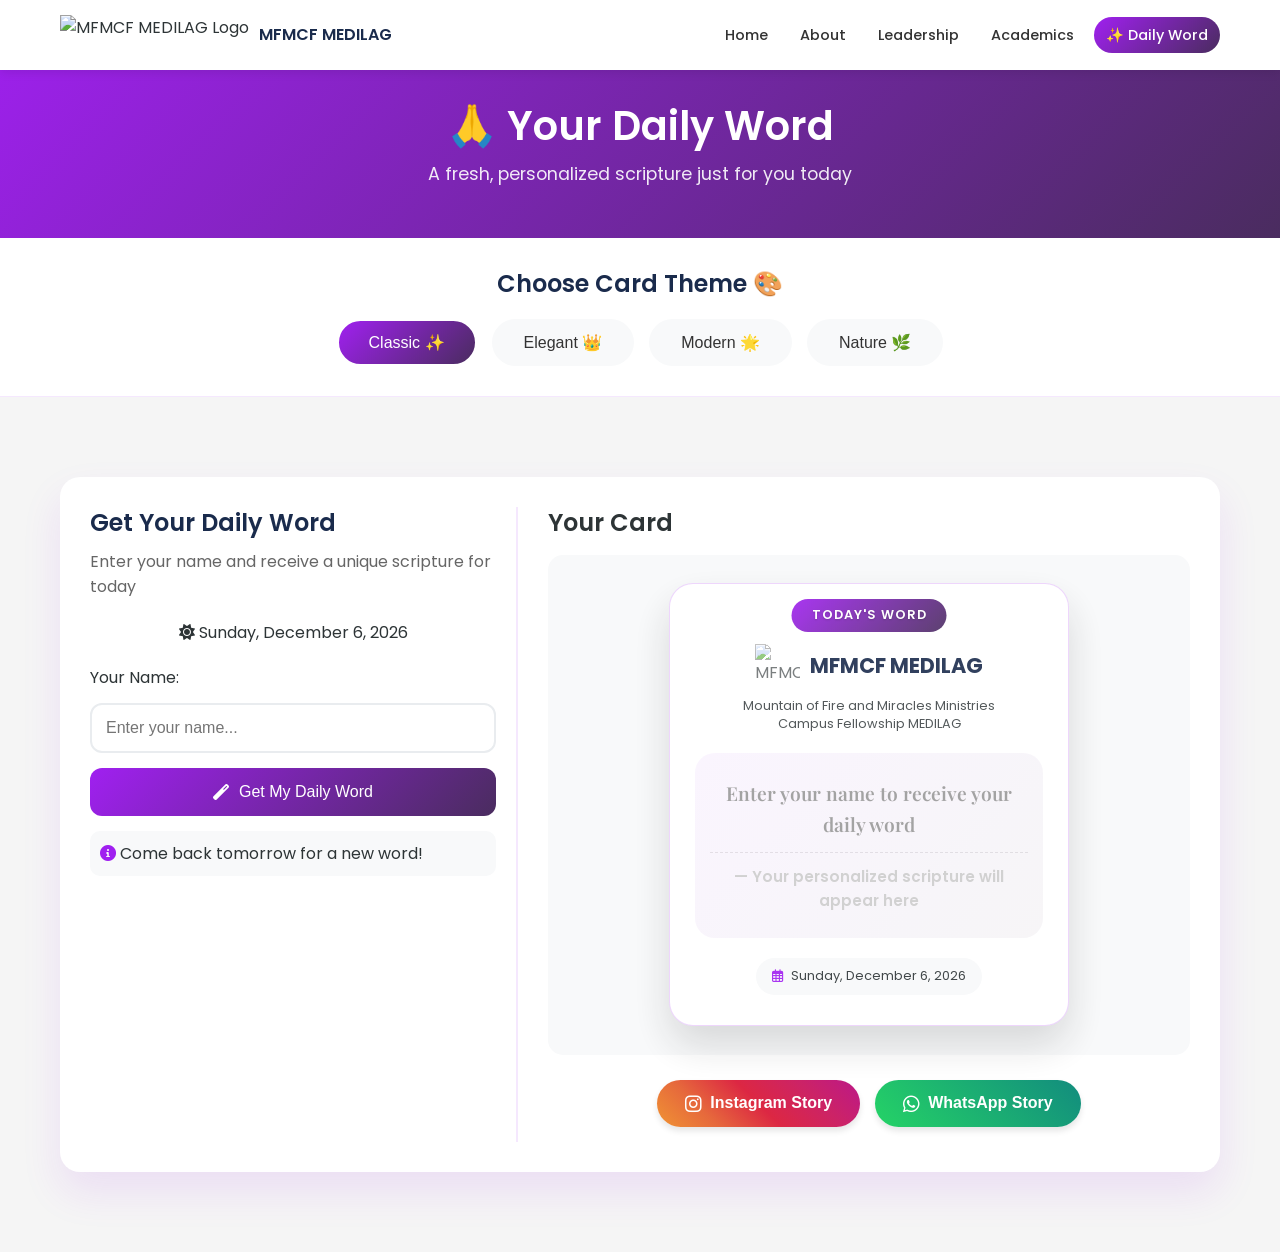
==== commit 120fddbe: "Update scriptural-cards.html" ====
--- a/scriptural-cards.html
+++ b/scriptural-cards.html
@@ -364,6 +364,16 @@
             font-size: 1rem;
             cursor: pointer;
             margin-top: 15px;
+        }
+
+        /* Scroll highlight animation */
+        @keyframes cardPop {
+            0% { transform: scale(1); }
+            50% { transform: scale(1.02); }
+            100% { transform: scale(1); }
+        }
+        .scroll-highlight {
+            animation: cardPop 0.5s ease;
         }
 
         /* Responsive */
@@ -917,7 +927,7 @@
                             <img src="./20241125_233804.png" alt="MFMCF MEDILAG Logo" class="card-logo">
                             <h2 class="fellowship-name">MFMCF MEDILAG</h2>
                         </div>
-                        <p class="subtitle">Mountain of Fire and Miracles Ministries<br>Campus Fellowship</p>
+                        <p class="subtitle">Mountain of Fire and Miracles Ministries<br>Campus Fellowship MEDILAG</p>
                     </div>
                     <div class="message-box">
                         <p class="scripture-text">${name}, ${scripture.text}</p>
@@ -942,7 +952,7 @@
                             <img src="./20241125_233804.png" alt="MFMCF MEDILAG Logo" class="card-logo" style="opacity:0.7;">
                             <h2 class="fellowship-name">MFMCF MEDILAG</h2>
                         </div>
-                        <p class="subtitle">Mountain of Fire and Miracles Ministries<br>Campus Fellowship</p>
+                        <p class="subtitle">Mountain of Fire and Miracles Ministries<br>Campus Fellowship MEDILAG</p>
                     </div>
                     <div class="message-box">
                         <p class="scripture-text" style="color:#999;">Enter your name to receive your daily word</p>
@@ -957,28 +967,60 @@
             document.getElementById('downloadOptions').style.display = 'none';
         }
 
+        // =============================================
+        // AUTO-SCROLL TO CARD ON MOBILE
+        // =============================================
+        function scrollToCardOnMobile() {
+            // Check if it's a mobile device (screen width <= 768px)
+            if (window.innerWidth <= 768) {
+                // Find the card preview section
+                const cardSection = document.querySelector('.card-preview-container');
+                if (cardSection) {
+                    // Smooth scroll to the card
+                    cardSection.scrollIntoView({ 
+                        behavior: 'smooth', 
+                        block: 'center' 
+                    });
+                    
+                    // Add highlight animation to the card
+                    const card = document.getElementById('cardToDownload');
+                    if (card) {
+                        card.classList.add('scroll-highlight');
+                        setTimeout(() => {
+                            card.classList.remove('scroll-highlight');
+                        }, 1000);
+                    }
+                }
+            }
+        }
+
         // Initialize
         document.addEventListener('DOMContentLoaded', function() {
             document.getElementById('todayDate').textContent = getTodayDate();
             showBlankCard();
         });
 
-        // Generate button
+        // Generate button - WITH SCROLL
         document.getElementById('generateCardBtn').addEventListener('click', function() {
             const name = document.getElementById('userName').value.trim();
-            if (!name) { alert('Please enter your name!'); return; }
+            if (!name) { 
+                alert('Please enter your name!'); 
+                return; 
+            }
             generateCard(name);
+            scrollToCardOnMobile(); // Auto-scroll on mobile
         });
 
-        // Enter key
+        // Enter key - WITH SCROLL
         document.getElementById('userName').addEventListener('keypress', function(e) {
-            if (e.key === 'Enter') document.getElementById('generateCardBtn').click();
+            if (e.key === 'Enter') {
+                document.getElementById('generateCardBtn').click();
+                scrollToCardOnMobile(); // Auto-scroll on mobile
+            }
         });
 
         // =============================================
         // FIXED-SIZE CAPTURE HELPER
-        // This is the core fix: always renders the card
-        // at a consistent 1080px wide, regardless of screen.
         // =============================================
         function captureFixedCard(callback) {
             const card = document.getElementById('cardToDownload');
